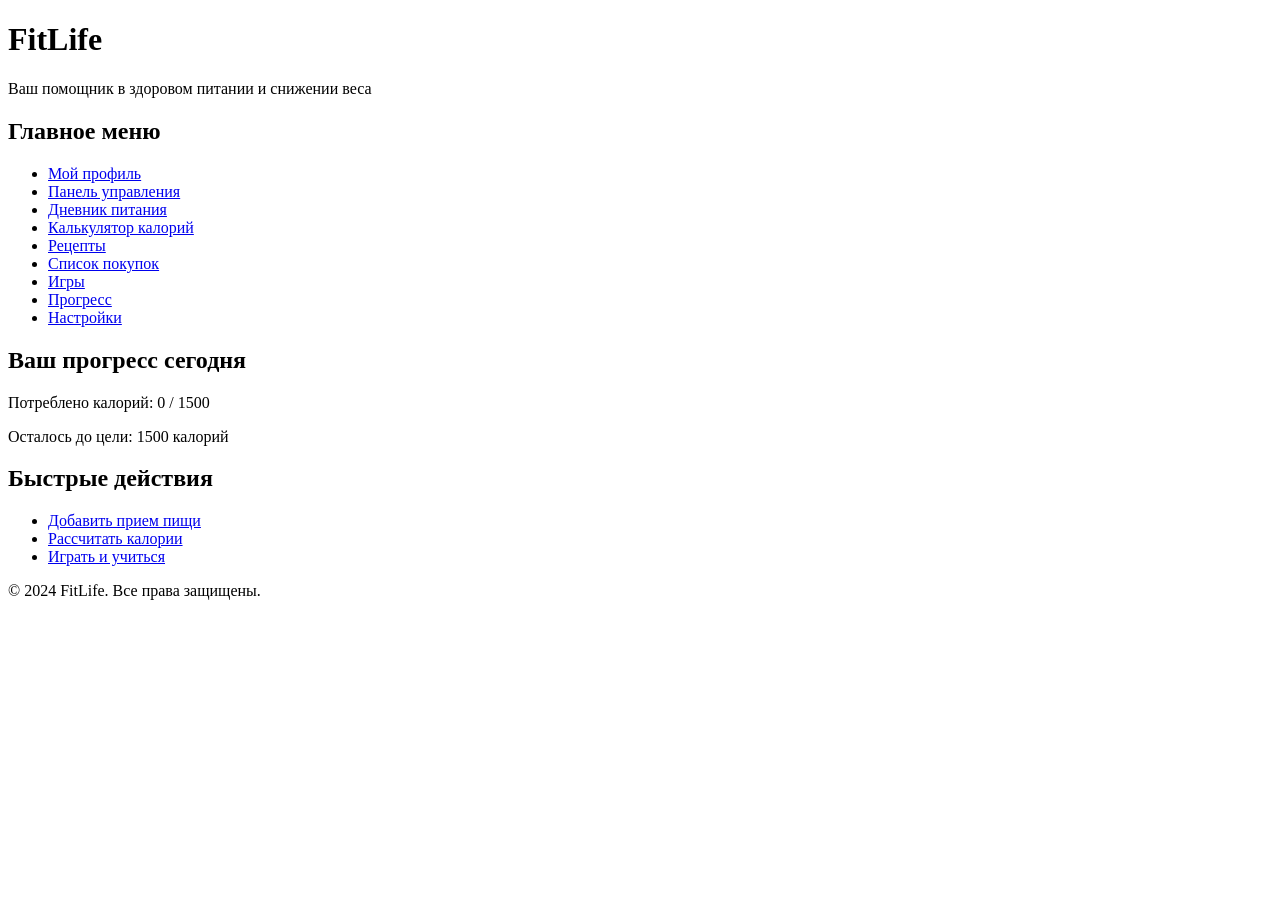
==== index.html @ db730014 "feat: Add initial project structure and pages Co-authored-by: kseniya.habarova <kseniya.habarova@gma" ====
<!DOCTYPE html>
<html lang="ru">
<head>
    <meta charset="UTF-8">
    <meta name="viewport" content="width=device-width, initial-scale=1.0">
    <title>FitLife - Приложение для здорового питания</title>
</head>
<body>
    <!-- Главная страница приложения -->
    <header>
        <h1>FitLife</h1>
        <p>Ваш помощник в здоровом питании и снижении веса</p>
    </header>

    <main>
        <!-- Основное меню навигации -->
        <nav>
            <h2>Главное меню</h2>
            <ul>
                <li><a href="profile.html">Мой профиль</a></li>
                <li><a href="dashboard.html">Панель управления</a></li>
                <li><a href="food-diary.html">Дневник питания</a></li>
                <li><a href="calorie-calculator.html">Калькулятор калорий</a></li>
                <li><a href="recipes.html">Рецепты</a></li>
                <li><a href="shopping-list.html">Список покупок</a></li>
                <li><a href="games.html">Игры</a></li>
                <li><a href="progress.html">Прогресс</a></li>
                <li><a href="settings.html">Настройки</a></li>
            </ul>
        </nav>

        <!-- Краткая статистика для мотивации -->
        <section>
            <h2>Ваш прогресс сегодня</h2>
            <p>Потреблено калорий: 0 / 1500</p>
            <p>Осталось до цели: 1500 калорий</p>
        </section>

        <!-- Быстрые действия -->
        <section>
            <h2>Быстрые действия</h2>
            <ul>
                <li><a href="food-diary.html">Добавить прием пищи</a></li>
                <li><a href="calorie-calculator.html">Рассчитать калории</a></li>
                <li><a href="games.html">Играть и учиться</a></li>
            </ul>
        </section>
    </main>

    <footer>
        <p>&copy; 2024 FitLife. Все права защищены.</p>
    </footer>
</body>
</html>
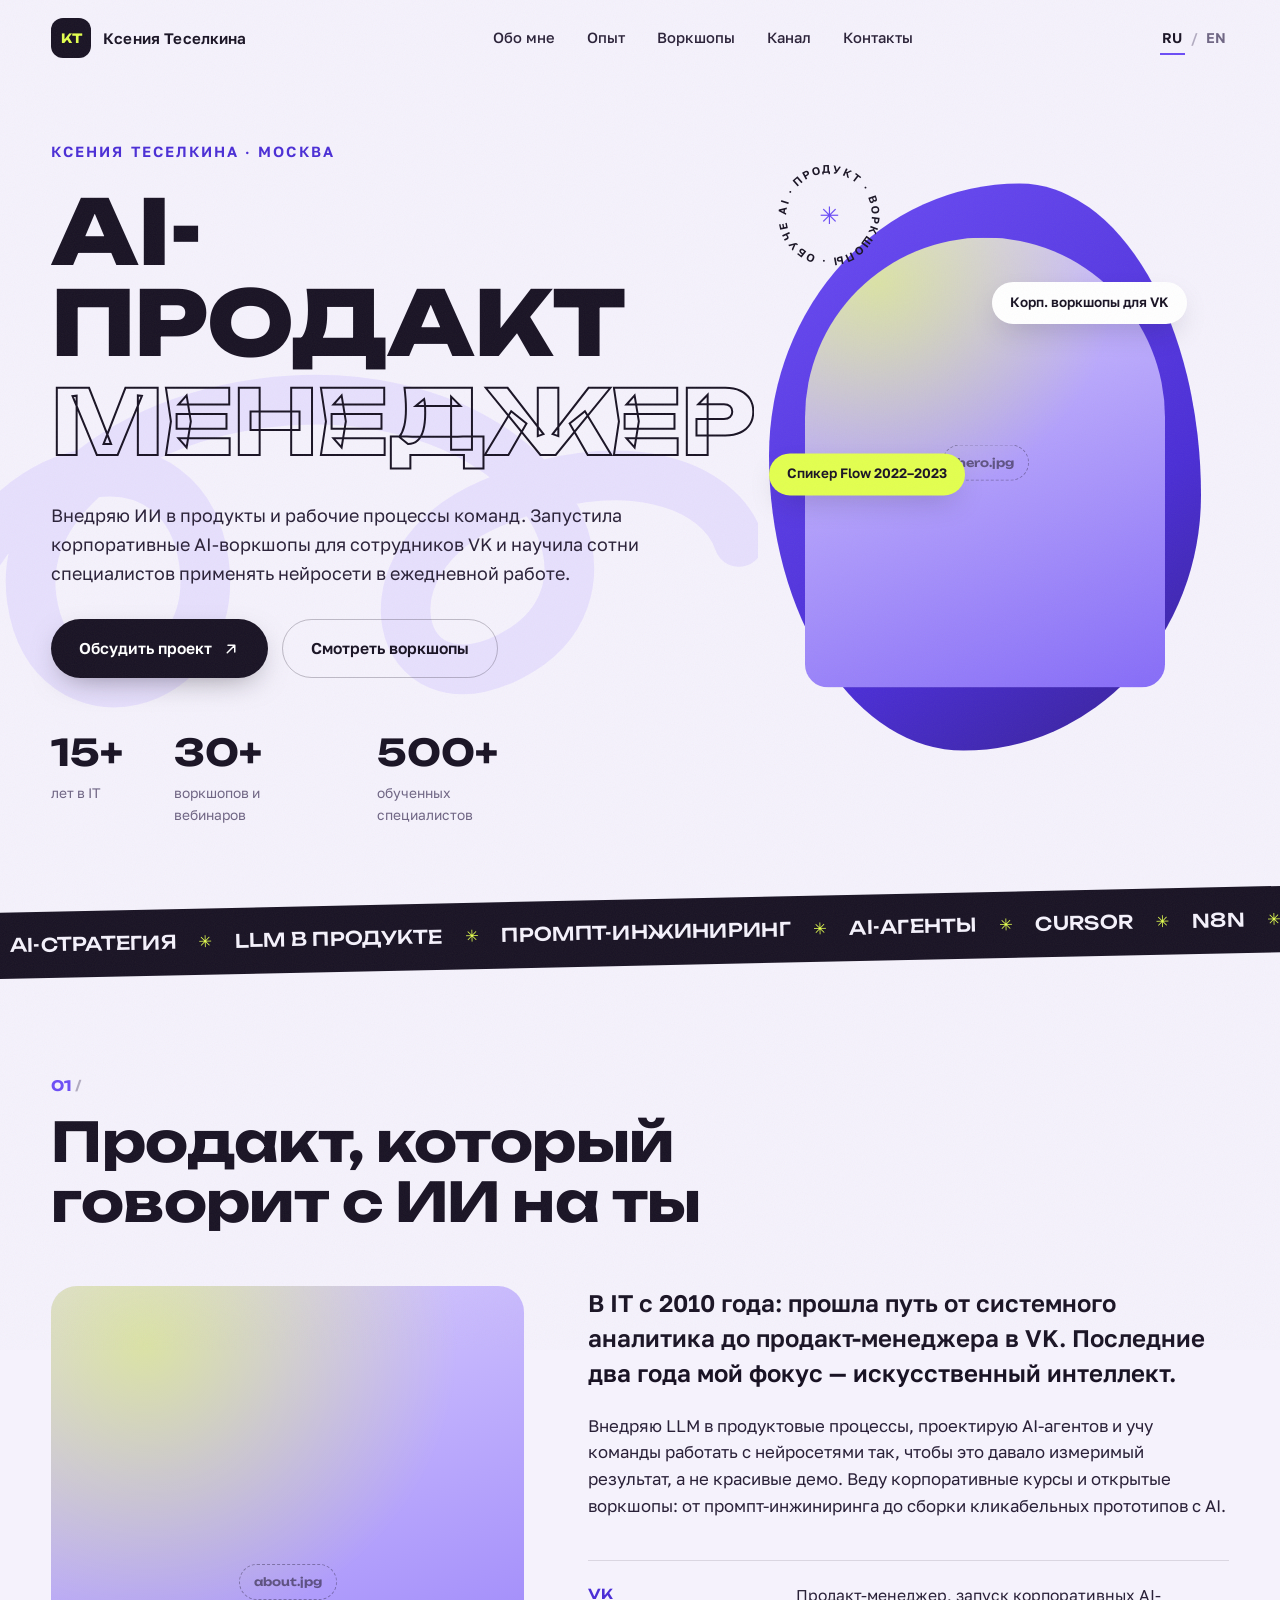
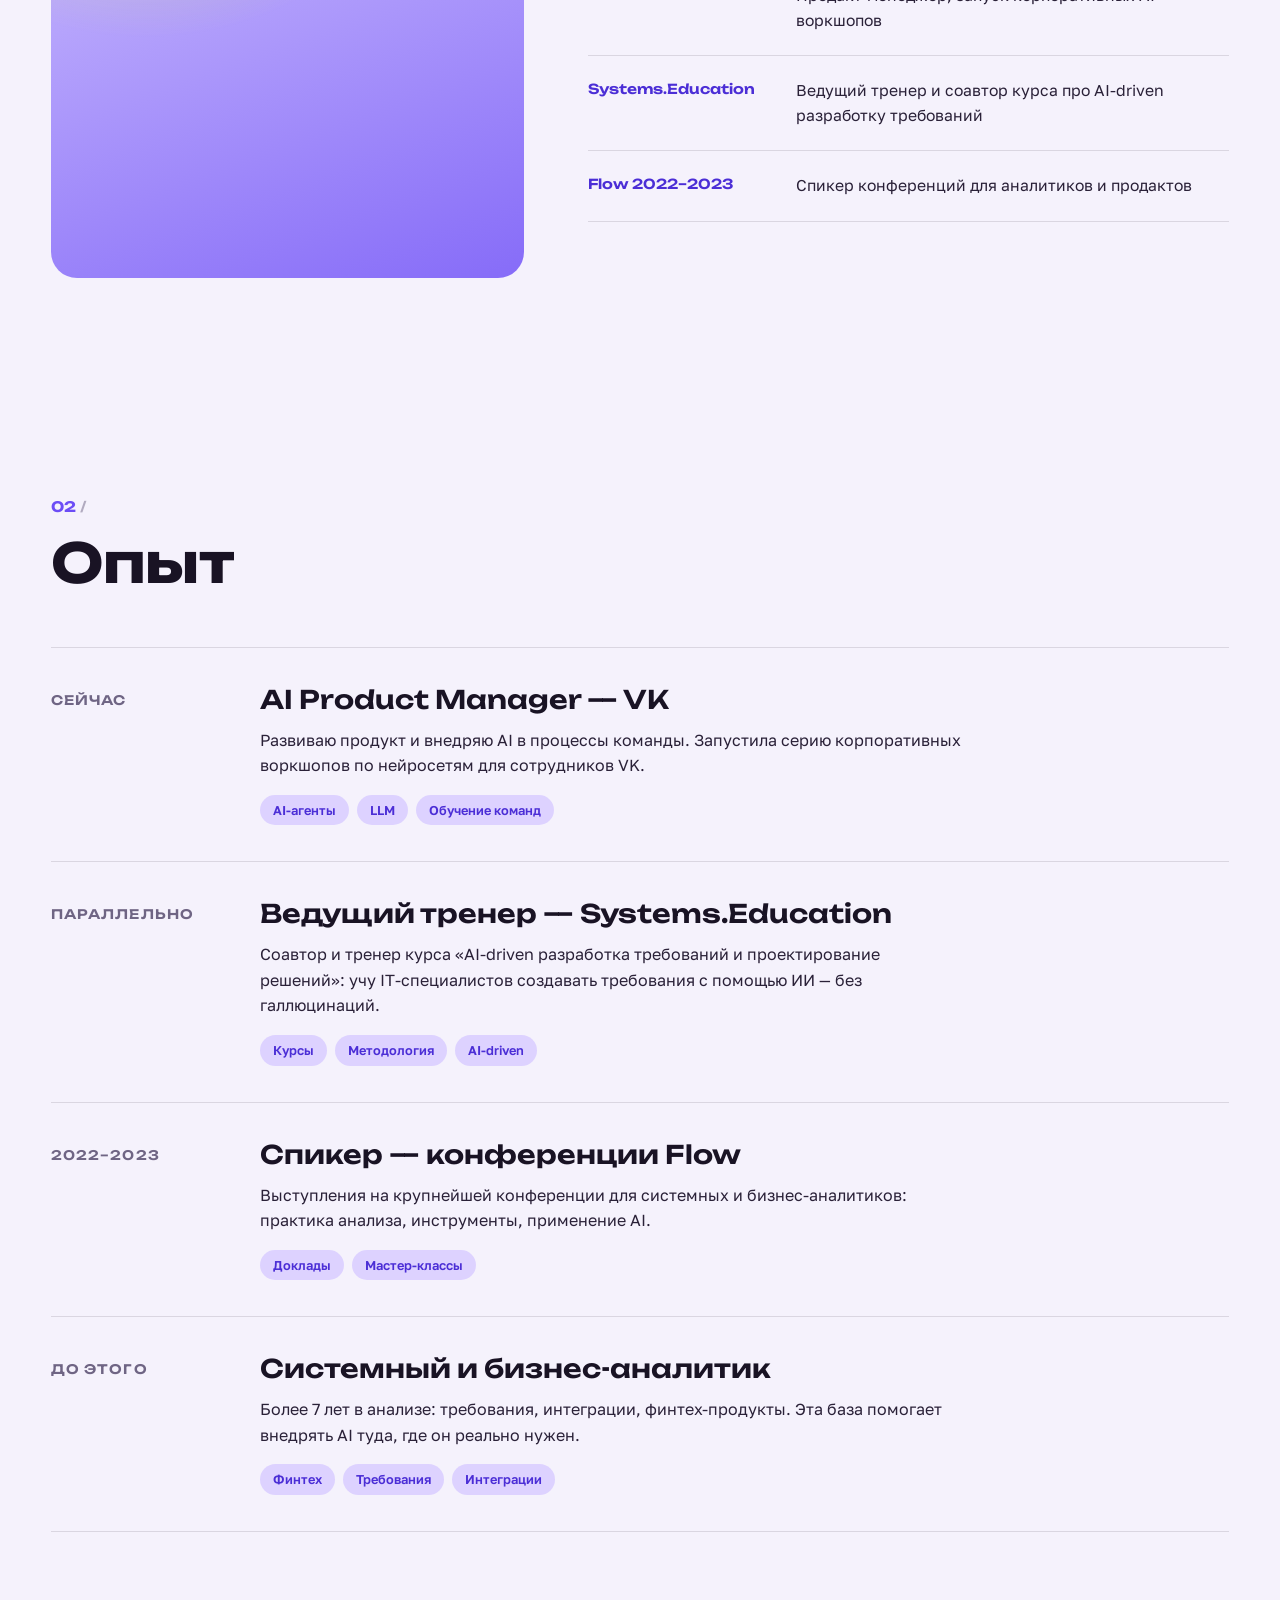
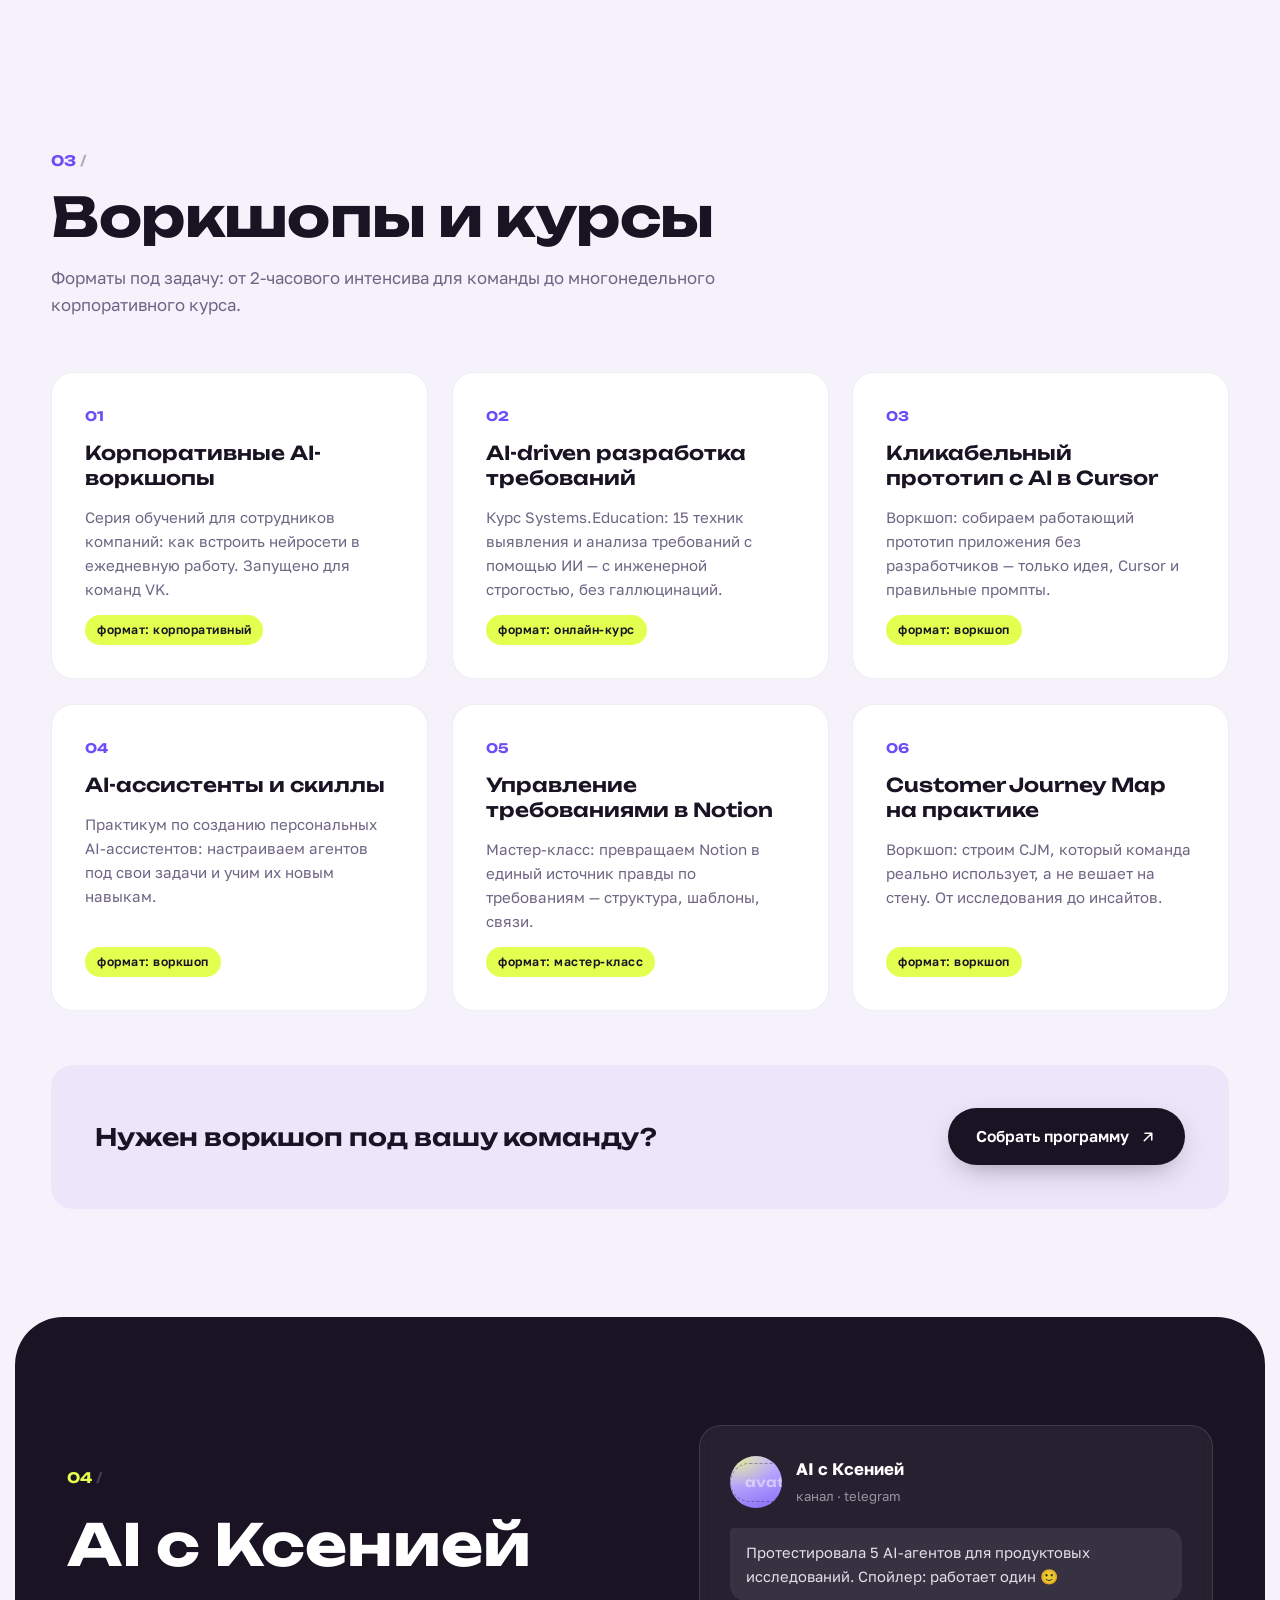
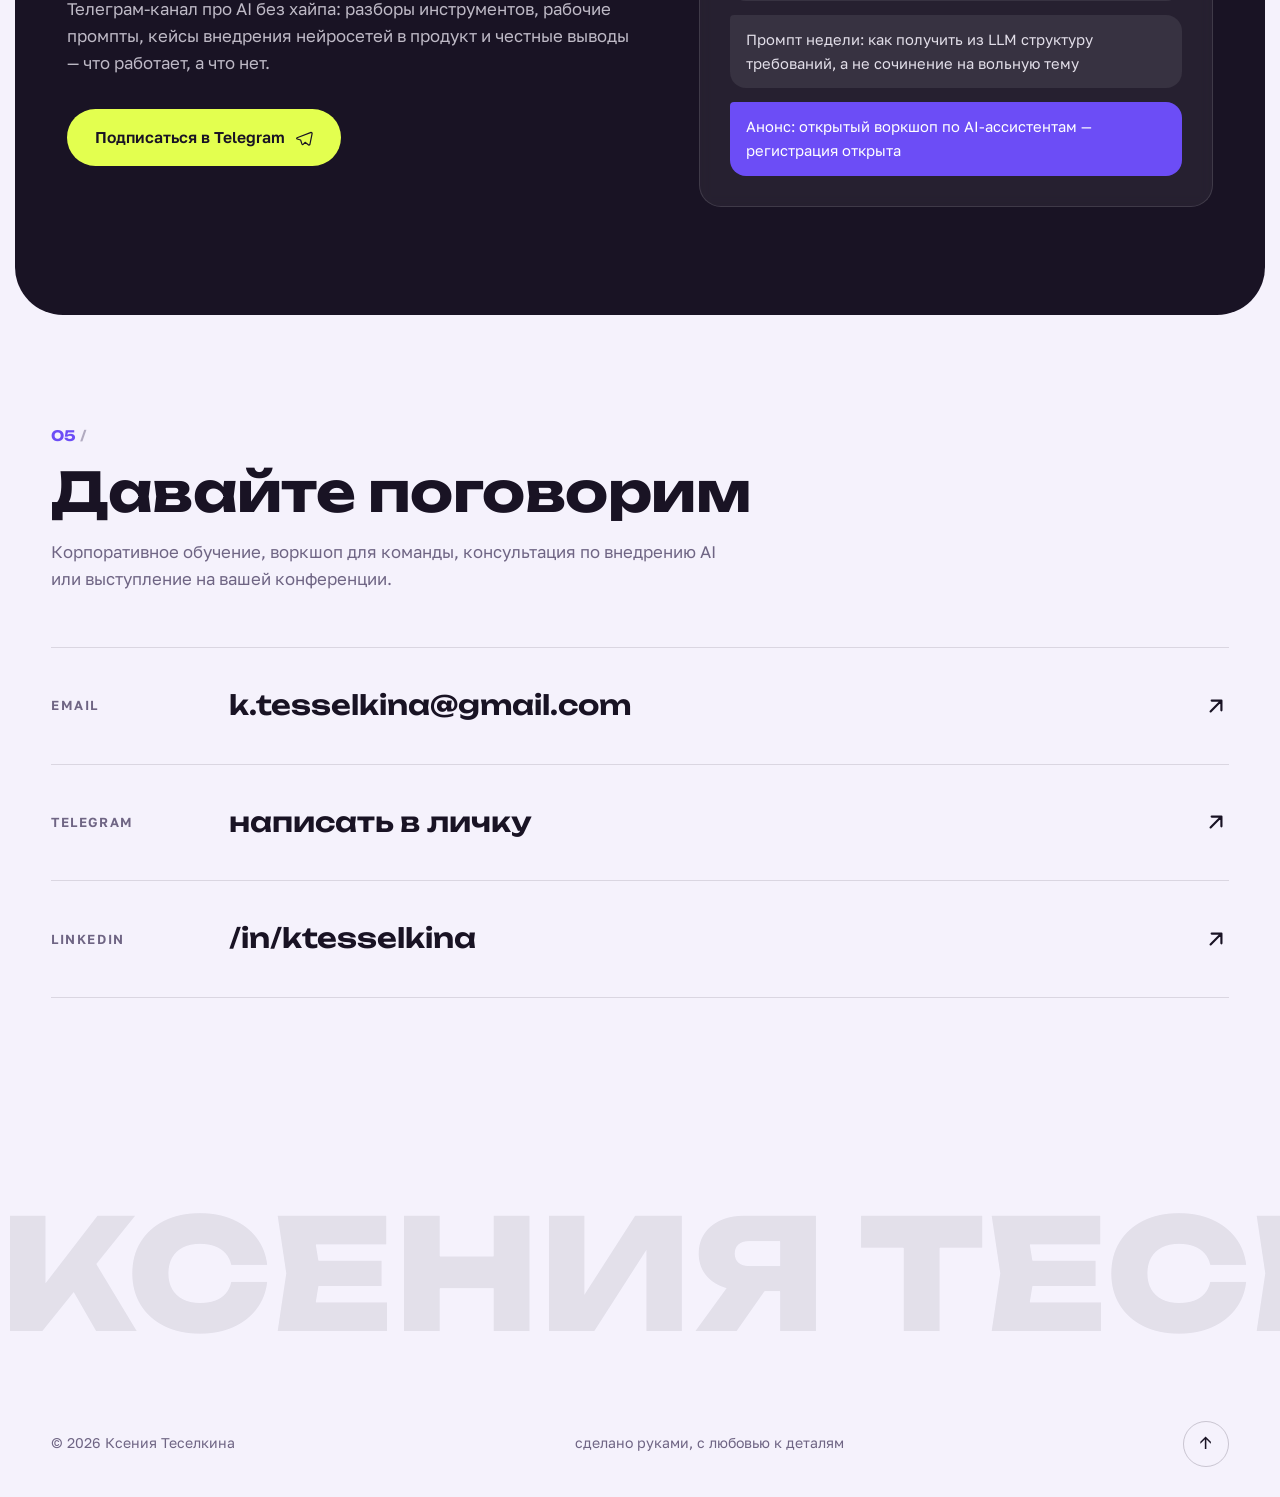
==== commit 643d54aa: "Add AI PM portfolio site: RU/EN, motion effects, responsive - Single-page portfolio for Ksenia Tesel" ====
--- a/index.html
+++ b/index.html
@@ -1,54 +1,348 @@
 <!DOCTYPE html>
 <html lang="ru">
 <head>
-    <meta charset="UTF-8">
-    <meta name="viewport" content="width=device-width, initial-scale=1.0">
-    <title>FitLife - Приложение для здорового питания</title>
+  <meta charset="UTF-8">
+  <meta name="viewport" content="width=device-width, initial-scale=1.0">
+  <title>Ксения Теселкина — AI Product Manager</title>
+  <meta name="description" content="Ксения Теселкина — AI Product Manager. Внедряю ИИ в продукты и команды, веду корпоративные воркшопы и курсы по работе с нейросетями.">
+  <meta property="og:title" content="Ксения Теселкина — AI Product Manager">
+  <meta property="og:description" content="Внедряю ИИ в продукты и команды. Воркшопы, курсы, консультации.">
+  <meta property="og:image" content="assets/img/og.jpg">
+  <link rel="preconnect" href="https://fonts.googleapis.com">
+  <link rel="preconnect" href="https://fonts.gstatic.com" crossorigin>
+  <link href="https://fonts.googleapis.com/css2?family=Unbounded:wght@400;500;600;700;800&family=Golos+Text:wght@400;500;600;700&display=swap" rel="stylesheet">
+  <link rel="stylesheet" href="assets/css/style.css">
+  <link rel="icon" href="data:image/svg+xml,<svg xmlns='http://www.w3.org/2000/svg' viewBox='0 0 100 100'><rect width='100' height='100' rx='24' fill='%236C4DF6'/><text x='50' y='68' font-size='52' text-anchor='middle' fill='white' font-family='Arial' font-weight='bold'>K</text></svg>">
 </head>
 <body>
-    <!-- Главная страница приложения -->
-    <header>
-        <h1>FitLife</h1>
-        <p>Ваш помощник в здоровом питании и снижении веса</p>
-    </header>
-
-    <main>
-        <!-- Основное меню навигации -->
-        <nav>
-            <h2>Главное меню</h2>
-            <ul>
-                <li><a href="profile.html">Мой профиль</a></li>
-                <li><a href="dashboard.html">Панель управления</a></li>
-                <li><a href="food-diary.html">Дневник питания</a></li>
-                <li><a href="calorie-calculator.html">Калькулятор калорий</a></li>
-                <li><a href="recipes.html">Рецепты</a></li>
-                <li><a href="shopping-list.html">Список покупок</a></li>
-                <li><a href="games.html">Игры</a></li>
-                <li><a href="progress.html">Прогресс</a></li>
-                <li><a href="settings.html">Настройки</a></li>
-            </ul>
-        </nav>
-
-        <!-- Краткая статистика для мотивации -->
-        <section>
-            <h2>Ваш прогресс сегодня</h2>
-            <p>Потреблено калорий: 0 / 1500</p>
-            <p>Осталось до цели: 1500 калорий</p>
-        </section>
-
-        <!-- Быстрые действия -->
-        <section>
-            <h2>Быстрые действия</h2>
-            <ul>
-                <li><a href="food-diary.html">Добавить прием пищи</a></li>
-                <li><a href="calorie-calculator.html">Рассчитать калории</a></li>
-                <li><a href="games.html">Играть и учиться</a></li>
-            </ul>
-        </section>
-    </main>
-
-    <footer>
-        <p>&copy; 2024 FitLife. Все права защищены.</p>
-    </footer>
+
+  <!-- Grain overlay -->
+  <div class="grain" aria-hidden="true"></div>
+
+  <!-- Custom cursor -->
+  <div class="cursor" aria-hidden="true"><div class="cursor__dot"></div><div class="cursor__ring"></div></div>
+
+  <!-- Intro loader -->
+  <div class="intro" id="intro" aria-hidden="true">
+    <div class="intro__word"><span>К</span><span>с</span><span>е</span><span>н</span><span>и</span><span>я</span></div>
+  </div>
+
+  <!-- ============ HEADER ============ -->
+  <header class="header" id="header">
+    <a href="#top" class="header__logo" data-magnetic>
+      <span class="header__logo-mark">KT</span>
+      <span class="header__logo-text" data-i18n="nav.logo">Ксения Теселкина</span>
+    </a>
+    <nav class="header__nav" aria-label="Основная навигация">
+      <a href="#about" class="header__link" data-i18n="nav.about">Обо мне</a>
+      <a href="#experience" class="header__link" data-i18n="nav.experience">Опыт</a>
+      <a href="#workshops" class="header__link" data-i18n="nav.workshops">Воркшопы</a>
+      <a href="#channel" class="header__link" data-i18n="nav.channel">Канал</a>
+      <a href="#contact" class="header__link" data-i18n="nav.contact">Контакты</a>
+    </nav>
+    <div class="header__right">
+      <div class="lang" role="group" aria-label="Выбор языка">
+        <button class="lang__btn is-active" data-lang="ru" type="button">RU</button>
+        <span class="lang__divider">/</span>
+        <button class="lang__btn" data-lang="en" type="button">EN</button>
+      </div>
+      <button class="burger" id="burger" type="button" aria-label="Меню" aria-expanded="false">
+        <span></span><span></span>
+      </button>
+    </div>
+  </header>
+
+  <!-- Mobile menu -->
+  <div class="mobmenu" id="mobmenu" aria-hidden="true">
+    <nav class="mobmenu__nav">
+      <a href="#about" class="mobmenu__link" data-i18n="nav.about">Обо мне</a>
+      <a href="#experience" class="mobmenu__link" data-i18n="nav.experience">Опыт</a>
+      <a href="#workshops" class="mobmenu__link" data-i18n="nav.workshops">Воркшопы</a>
+      <a href="#channel" class="mobmenu__link" data-i18n="nav.channel">Канал</a>
+      <a href="#contact" class="mobmenu__link" data-i18n="nav.contact">Контакты</a>
+    </nav>
+    <div class="mobmenu__footer">
+      <a href="https://t.me/ai_s_kseniey" target="_blank" rel="noopener">Telegram</a>
+      <a href="https://www.linkedin.com/in/ktesselkina/" target="_blank" rel="noopener">LinkedIn</a>
+    </div>
+  </div>
+
+  <main id="top">
+
+    <!-- ============ HERO ============ -->
+    <section class="hero">
+      <svg class="hero__scribble" viewBox="0 0 900 600" fill="none" aria-hidden="true">
+        <path class="hero__scribble-path" d="M60 420 C 120 260, 300 240, 320 380 C 340 520, 160 560, 140 420 C 120 280, 340 180, 520 220 C 700 260, 760 420, 640 480 C 520 540, 480 380, 620 320 C 760 260, 860 300, 880 360" stroke="currentColor" stroke-width="52" stroke-linecap="round"/>
+      </svg>
+
+      <div class="hero__inner">
+        <div class="hero__left">
+          <p class="hero__eyebrow reveal-line"><span data-i18n="hero.eyebrow">Ксения Теселкина · Москва</span></p>
+          <h1 class="hero__title">
+            <span class="hero__title-line"><span class="hero__title-word" data-i18n="hero.line1">AI-продакт</span></span>
+            <span class="hero__title-line"><span class="hero__title-word hero__title-word--outline" data-i18n="hero.line2">менеджер</span></span>
+          </h1>
+          <p class="hero__sub reveal" data-i18n="hero.sub">Внедряю ИИ в продукты и рабочие процессы команд. Запустила корпоративные AI‑воркшопы для сотрудников VK и научила сотни специалистов применять нейросети в ежедневной работе.</p>
+          <div class="hero__cta reveal">
+            <a href="#contact" class="btn btn--primary" data-magnetic><span data-i18n="hero.cta1">Обсудить проект</span><svg viewBox="0 0 24 24" fill="none"><path d="M7 17L17 7M17 7H8M17 7V16" stroke="currentColor" stroke-width="2" stroke-linecap="round" stroke-linejoin="round"/></svg></a>
+            <a href="#workshops" class="btn btn--ghost" data-magnetic><span data-i18n="hero.cta2">Смотреть воркшопы</span></a>
+          </div>
+          <div class="hero__stats reveal">
+            <div class="stat">
+              <span class="stat__num" data-count="15" data-suffix="+">0</span>
+              <span class="stat__label" data-i18n="hero.stat1">лет в IT</span>
+            </div>
+            <div class="stat">
+              <span class="stat__num" data-count="30" data-suffix="+">0</span>
+              <span class="stat__label" data-i18n="hero.stat2">воркшопов и вебинаров</span>
+            </div>
+            <div class="stat">
+              <span class="stat__num" data-count="500" data-suffix="+">0</span>
+              <span class="stat__label" data-i18n="hero.stat3">обученных специалистов</span>
+            </div>
+          </div>
+        </div>
+
+        <div class="hero__right">
+          <div class="hero__photo-wrap" data-parallax="0.06">
+            <div class="hero__blob" aria-hidden="true"></div>
+            <figure class="photo photo--hero">
+              <img src="assets/img/hero.jpg" alt="Ксения Теселкина" loading="eager">
+              <figcaption class="photo__ph" aria-hidden="true">
+                <span class="photo__ph-label">hero.jpg</span>
+              </figcaption>
+            </figure>
+            <div class="hero__badge" data-parallax="0.12" aria-hidden="true">
+              <svg viewBox="0 0 120 120" class="hero__badge-svg">
+                <defs><path id="circlePath" d="M60,60 m-44,0 a44,44 0 1,1 88,0 a44,44 0 1,1 -88,0"/></defs>
+                <text class="hero__badge-text"><textPath href="#circlePath" data-i18n="hero.badge">AI · ПРОДУКТ · ВОРКШОПЫ · ОБУЧЕНИЕ ·&#160;</textPath></text>
+              </svg>
+              <span class="hero__badge-center">✳</span>
+            </div>
+            <div class="hero__chip hero__chip--1" data-parallax="0.1"><span data-i18n="hero.chip1">Корп. воркшопы для VK</span></div>
+            <div class="hero__chip hero__chip--2" data-parallax="0.15"><span data-i18n="hero.chip2">Спикер Flow 2022–2023</span></div>
+          </div>
+        </div>
+      </div>
+
+      <div class="hero__scrollhint reveal" aria-hidden="true">
+        <span data-i18n="hero.scroll">листайте</span>
+        <div class="hero__scrollhint-line"></div>
+      </div>
+    </section>
+
+    <!-- ============ MARQUEE ============ -->
+    <div class="marquee" aria-hidden="true">
+      <div class="marquee__track">
+        <div class="marquee__group">
+          <span>AI-стратегия</span><i>✳</i><span>LLM в продукте</span><i>✳</i><span>Промпт-инжиниринг</span><i>✳</i><span>AI-агенты</span><i>✳</i><span>Cursor</span><i>✳</i><span>n8n</span><i>✳</i><span>Обучение команд</span><i>✳</i><span>Product Discovery</span><i>✳</i><span>CJM</span><i>✳</i><span>Требования без галлюцинаций</span><i>✳</i>
+        </div>
+        <div class="marquee__group" aria-hidden="true">
+          <span>AI-стратегия</span><i>✳</i><span>LLM в продукте</span><i>✳</i><span>Промпт-инжиниринг</span><i>✳</i><span>AI-агенты</span><i>✳</i><span>Cursor</span><i>✳</i><span>n8n</span><i>✳</i><span>Обучение команд</span><i>✳</i><span>Product Discovery</span><i>✳</i><span>CJM</span><i>✳</i><span>Требования без галлюцинаций</span><i>✳</i>
+        </div>
+      </div>
+    </div>
+
+    <!-- ============ ABOUT ============ -->
+    <section class="section about" id="about">
+      <div class="section__head">
+        <span class="section__num">01</span>
+        <h2 class="section__title reveal-words" data-i18n="about.title">Продакт, который говорит с ИИ на ты</h2>
+      </div>
+      <div class="about__grid">
+        <div class="about__photo-col">
+          <figure class="photo photo--about reveal" data-tilt>
+            <img src="assets/img/about.jpg" alt="Ксения за работой" loading="lazy">
+            <figcaption class="photo__ph" aria-hidden="true"><span class="photo__ph-label">about.jpg</span></figcaption>
+          </figure>
+        </div>
+        <div class="about__text-col">
+          <p class="about__lead reveal" data-i18n="about.lead">В IT с 2010 года: прошла путь от системного аналитика до продакт-менеджера в VK. Последние два года мой фокус — искусственный интеллект.</p>
+          <p class="about__body reveal" data-i18n="about.body">Внедряю LLM в продуктовые процессы, проектирую AI-агентов и учу команды работать с нейросетями так, чтобы это давало измеримый результат, а не красивые демо. Веду корпоративные курсы и открытые воркшопы: от промпт-инжиниринга до сборки кликабельных прототипов с AI.</p>
+          <ul class="about__facts">
+            <li class="fact reveal">
+              <span class="fact__k">VK</span>
+              <span class="fact__v" data-i18n="about.fact1">Продакт-менеджер, запуск корпоративных AI-воркшопов</span>
+            </li>
+            <li class="fact reveal">
+              <span class="fact__k">Systems.Education</span>
+              <span class="fact__v" data-i18n="about.fact2">Ведущий тренер и соавтор курса про AI-driven разработку требований</span>
+            </li>
+            <li class="fact reveal">
+              <span class="fact__k">Flow 2022–2023</span>
+              <span class="fact__v" data-i18n="about.fact3">Спикер конференций для аналитиков и продактов</span>
+            </li>
+          </ul>
+        </div>
+      </div>
+    </section>
+
+    <!-- ============ EXPERIENCE ============ -->
+    <section class="section experience" id="experience">
+      <div class="section__head">
+        <span class="section__num">02</span>
+        <h2 class="section__title reveal-words" data-i18n="exp.title">Опыт</h2>
+      </div>
+      <div class="timeline">
+        <article class="timeline__item reveal">
+          <div class="timeline__period" data-i18n="exp.i1.period">сейчас</div>
+          <div class="timeline__body">
+            <h3 class="timeline__role" data-i18n="exp.i1.role">AI Product Manager — VK</h3>
+            <p class="timeline__desc" data-i18n="exp.i1.desc">Развиваю продукт и внедряю AI в процессы команды. Запустила серию корпоративных воркшопов по нейросетям для сотрудников VK.</p>
+            <div class="timeline__tags"><span>AI-агенты</span><span>LLM</span><span data-i18n="exp.i1.tag3">Обучение команд</span></div>
+          </div>
+        </article>
+        <article class="timeline__item reveal">
+          <div class="timeline__period" data-i18n="exp.i2.period">параллельно</div>
+          <div class="timeline__body">
+            <h3 class="timeline__role" data-i18n="exp.i2.role">Ведущий тренер — Systems.Education</h3>
+            <p class="timeline__desc" data-i18n="exp.i2.desc">Соавтор и тренер курса «AI-driven разработка требований и проектирование решений»: учу IT-специалистов создавать требования с помощью ИИ — без галлюцинаций.</p>
+            <div class="timeline__tags"><span data-i18n="exp.i2.tag1">Курсы</span><span data-i18n="exp.i2.tag2">Методология</span><span>AI-driven</span></div>
+          </div>
+        </article>
+        <article class="timeline__item reveal">
+          <div class="timeline__period" data-i18n="exp.i3.period">2022–2023</div>
+          <div class="timeline__body">
+            <h3 class="timeline__role" data-i18n="exp.i3.role">Спикер — конференции Flow</h3>
+            <p class="timeline__desc" data-i18n="exp.i3.desc">Выступления на крупнейшей конференции для системных и бизнес-аналитиков: практика анализа, инструменты, применение AI.</p>
+            <div class="timeline__tags"><span data-i18n="exp.i3.tag1">Доклады</span><span data-i18n="exp.i3.tag2">Мастер-классы</span></div>
+          </div>
+        </article>
+        <article class="timeline__item reveal">
+          <div class="timeline__period" data-i18n="exp.i4.period">до этого</div>
+          <div class="timeline__body">
+            <h3 class="timeline__role" data-i18n="exp.i4.role">Системный и бизнес-аналитик</h3>
+            <p class="timeline__desc" data-i18n="exp.i4.desc">Более 7 лет в анализе: требования, интеграции, финтех-продукты. Эта база помогает внедрять AI туда, где он реально нужен.</p>
+            <div class="timeline__tags"><span data-i18n="exp.i4.tag1">Финтех</span><span data-i18n="exp.i4.tag2">Требования</span><span data-i18n="exp.i4.tag3">Интеграции</span></div>
+          </div>
+        </article>
+      </div>
+    </section>
+
+    <!-- ============ WORKSHOPS ============ -->
+    <section class="section workshops" id="workshops">
+      <div class="section__head">
+        <span class="section__num">03</span>
+        <h2 class="section__title reveal-words" data-i18n="ws.title">Воркшопы и курсы</h2>
+        <p class="section__sub reveal" data-i18n="ws.sub">Форматы под задачу: от 2-часового интенсива для команды до многонедельного корпоративного курса.</p>
+      </div>
+      <div class="cards">
+        <article class="card reveal" data-tilt>
+          <span class="card__num">01</span>
+          <h3 class="card__title" data-i18n="ws.c1.title">Корпоративные AI-воркшопы</h3>
+          <p class="card__desc" data-i18n="ws.c1.desc">Серия обучений для сотрудников компаний: как встроить нейросети в ежедневную работу. Запущено для команд VK.</p>
+          <span class="card__tag" data-i18n="ws.c1.tag">формат: корпоративный</span>
+        </article>
+        <article class="card reveal" data-tilt>
+          <span class="card__num">02</span>
+          <h3 class="card__title" data-i18n="ws.c2.title">AI-driven разработка требований</h3>
+          <p class="card__desc" data-i18n="ws.c2.desc">Курс Systems.Education: 15 техник выявления и анализа требований с помощью ИИ — с инженерной строгостью, без галлюцинаций.</p>
+          <span class="card__tag" data-i18n="ws.c2.tag">формат: онлайн-курс</span>
+        </article>
+        <article class="card reveal" data-tilt>
+          <span class="card__num">03</span>
+          <h3 class="card__title" data-i18n="ws.c3.title">Кликабельный прототип с AI в Cursor</h3>
+          <p class="card__desc" data-i18n="ws.c3.desc">Воркшоп: собираем работающий прототип приложения без разработчиков — только идея, Cursor и правильные промпты.</p>
+          <span class="card__tag" data-i18n="ws.c3.tag">формат: воркшоп</span>
+        </article>
+        <article class="card reveal" data-tilt>
+          <span class="card__num">04</span>
+          <h3 class="card__title" data-i18n="ws.c4.title">AI-ассистенты и скиллы</h3>
+          <p class="card__desc" data-i18n="ws.c4.desc">Практикум по созданию персональных AI-ассистентов: настраиваем агентов под свои задачи и учим их новым навыкам.</p>
+          <span class="card__tag" data-i18n="ws.c4.tag">формат: воркшоп</span>
+        </article>
+        <article class="card reveal" data-tilt>
+          <span class="card__num">05</span>
+          <h3 class="card__title" data-i18n="ws.c5.title">Управление требованиями в Notion</h3>
+          <p class="card__desc" data-i18n="ws.c5.desc">Мастер-класс: превращаем Notion в единый источник правды по требованиям — структура, шаблоны, связи.</p>
+          <span class="card__tag" data-i18n="ws.c5.tag">формат: мастер-класс</span>
+        </article>
+        <article class="card reveal" data-tilt>
+          <span class="card__num">06</span>
+          <h3 class="card__title" data-i18n="ws.c6.title">Customer Journey Map на практике</h3>
+          <p class="card__desc" data-i18n="ws.c6.desc">Воркшоп: строим CJM, который команда реально использует, а не вешает на стену. От исследования до инсайтов.</p>
+          <span class="card__tag" data-i18n="ws.c6.tag">формат: воркшоп</span>
+        </article>
+      </div>
+      <div class="workshops__cta reveal">
+        <p data-i18n="ws.cta.text">Нужен воркшоп под вашу команду?</p>
+        <a href="#contact" class="btn btn--primary" data-magnetic><span data-i18n="ws.cta.btn">Собрать программу</span><svg viewBox="0 0 24 24" fill="none"><path d="M7 17L17 7M17 7H8M17 7V16" stroke="currentColor" stroke-width="2" stroke-linecap="round" stroke-linejoin="round"/></svg></a>
+      </div>
+    </section>
+
+    <!-- ============ CHANNEL ============ -->
+    <section class="section channel" id="channel">
+      <div class="channel__inner">
+        <div class="channel__left">
+          <span class="section__num section__num--light">04</span>
+          <h2 class="channel__title reveal-words" data-i18n="ch.title">AI с Ксенией</h2>
+          <p class="channel__desc reveal" data-i18n="ch.desc">Телеграм-канал про AI без хайпа: разборы инструментов, рабочие промпты, кейсы внедрения нейросетей в продукт и честные выводы — что работает, а что нет.</p>
+          <a href="https://t.me/ai_s_kseniey" target="_blank" rel="noopener" class="btn btn--light reveal" data-magnetic>
+            <span data-i18n="ch.btn">Подписаться в Telegram</span>
+            <svg viewBox="0 0 24 24" fill="none"><path d="M21.5 4.5L2.8 11.7c-.8.3-.8 1.4.1 1.6l4.6 1.4 1.8 5.5c.2.7 1.1.9 1.6.3l2.5-2.7 4.8 3.5c.6.4 1.4.1 1.6-.6l3-14.6c.2-.9-.7-1.6-1.3-1.6z" stroke="currentColor" stroke-width="1.6" stroke-linejoin="round"/></svg>
+          </a>
+        </div>
+        <div class="channel__right">
+          <div class="tgcard reveal" data-tilt>
+            <div class="tgcard__head">
+              <figure class="photo photo--avatar">
+                <img src="assets/img/avatar.jpg" alt="" loading="lazy">
+                <figcaption class="photo__ph" aria-hidden="true"><span class="photo__ph-label">avatar.jpg</span></figcaption>
+              </figure>
+              <div>
+                <strong data-i18n="ch.card.name">AI с Ксенией</strong>
+                <span data-i18n="ch.card.sub">канал · telegram</span>
+              </div>
+            </div>
+            <div class="tgcard__msg" data-i18n="ch.card.msg1">Протестировала 5 AI-агентов для продуктовых исследований. Спойлер: работает один 🙂</div>
+            <div class="tgcard__msg" data-i18n="ch.card.msg2">Промпт недели: как получить из LLM структуру требований, а не сочинение на вольную тему</div>
+            <div class="tgcard__msg tgcard__msg--accent" data-i18n="ch.card.msg3">Анонс: открытый воркшоп по AI-ассистентам — регистрация открыта</div>
+          </div>
+        </div>
+      </div>
+    </section>
+
+    <!-- ============ CONTACT ============ -->
+    <section class="section contact" id="contact">
+      <div class="section__head">
+        <span class="section__num">05</span>
+        <h2 class="section__title reveal-words" data-i18n="ct.title">Давайте поговорим</h2>
+        <p class="section__sub reveal" data-i18n="ct.sub">Корпоративное обучение, воркшоп для команды, консультация по внедрению AI или выступление на вашей конференции.</p>
+      </div>
+      <div class="contact__links">
+        <a href="mailto:k.tesselkina@gmail.com" class="contact__link reveal" data-magnetic>
+          <span class="contact__link-label">Email</span>
+          <span class="contact__link-value">k.tesselkina@gmail.com</span>
+          <svg viewBox="0 0 24 24" fill="none"><path d="M7 17L17 7M17 7H8M17 7V16" stroke="currentColor" stroke-width="2" stroke-linecap="round" stroke-linejoin="round"/></svg>
+        </a>
+        <a href="https://t.me/ai_s_kseniey" target="_blank" rel="noopener" class="contact__link reveal" data-magnetic>
+          <span class="contact__link-label">Telegram</span>
+          <span class="contact__link-value" data-i18n="ct.tg">написать в личку</span>
+          <svg viewBox="0 0 24 24" fill="none"><path d="M7 17L17 7M17 7H8M17 7V16" stroke="currentColor" stroke-width="2" stroke-linecap="round" stroke-linejoin="round"/></svg>
+        </a>
+        <a href="https://www.linkedin.com/in/ktesselkina/" target="_blank" rel="noopener" class="contact__link reveal" data-magnetic>
+          <span class="contact__link-label">LinkedIn</span>
+          <span class="contact__link-value">/in/ktesselkina</span>
+          <svg viewBox="0 0 24 24" fill="none"><path d="M7 17L17 7M17 7H8M17 7V16" stroke="currentColor" stroke-width="2" stroke-linecap="round" stroke-linejoin="round"/></svg>
+        </a>
+      </div>
+    </section>
+  </main>
+
+  <!-- ============ FOOTER ============ -->
+  <footer class="footer">
+    <div class="footer__marquee" aria-hidden="true">
+      <div class="footer__marquee-track">
+        <span data-i18n="ft.big">Ксения Теселкина&#160;·&#160;</span><span data-i18n="ft.big2">Ксения Теселкина&#160;·&#160;</span>
+      </div>
+    </div>
+    <div class="footer__bottom">
+      <span data-i18n="ft.copy">© 2026 Ксения Теселкина</span>
+      <span class="footer__note" data-i18n="ft.note">сделано руками, с любовью к деталям</span>
+      <a href="#top" class="footer__up" data-magnetic aria-label="Наверх">↑</a>
+    </div>
+  </footer>
+
+  <script src="assets/js/main.js"></script>
 </body>
-</html>+</html>
--- a/assets/css/style.css
+++ b/assets/css/style.css
@@ -0,0 +1,675 @@
+/* ============================================================
+   Ксения Теселкина — портфолио
+   Palette: lavender paper / ink / violet / lime marker
+   Type: Unbounded (display) + Golos Text (body)
+   ============================================================ */
+
+:root {
+  --bg: #f5f2fc;
+  --bg-soft: #ece6fa;
+  --ink: #191324;
+  --ink-soft: #2a2138;
+  --muted: #6f6584;
+  --accent: #6c4df6;
+  --accent-deep: #4b2ed6;
+  --accent-soft: #ddd2ff;
+  --lime: #e3ff4f;
+  --white: #ffffff;
+  --radius: 22px;
+  --font-display: "Unbounded", system-ui, sans-serif;
+  --font-body: "Golos Text", system-ui, sans-serif;
+  --ease-out: cubic-bezier(0.22, 1, 0.36, 1);
+  --header-h: 76px;
+}
+
+* { margin: 0; padding: 0; box-sizing: border-box; }
+
+html { scroll-behavior: smooth; }
+
+body {
+  font-family: var(--font-body);
+  background: var(--bg);
+  color: var(--ink);
+  line-height: 1.6;
+  overflow-x: hidden;
+  -webkit-font-smoothing: antialiased;
+}
+
+::selection { background: var(--accent); color: var(--white); }
+
+img { max-width: 100%; display: block; }
+a { color: inherit; text-decoration: none; }
+button { font: inherit; background: none; border: none; cursor: pointer; color: inherit; }
+
+/* ---------- grain ---------- */
+.grain {
+  position: fixed; inset: -50%;
+  width: 200%; height: 200%;
+  pointer-events: none;
+  z-index: 9998;
+  opacity: 0.05;
+  background-image: url("data:image/svg+xml,%3Csvg xmlns='http://www.w3.org/2000/svg' width='300' height='300'%3E%3Cfilter id='n'%3E%3CfeTurbulence type='fractalNoise' baseFrequency='0.9' numOctaves='2'/%3E%3C/filter%3E%3Crect width='100%25' height='100%25' filter='url(%23n)'/%3E%3C/svg%3E");
+  animation: grain 8s steps(10) infinite;
+}
+@keyframes grain {
+  0%, 100% { transform: translate(0, 0); }
+  20% { transform: translate(-3%, 2%); }
+  40% { transform: translate(2%, -3%); }
+  60% { transform: translate(-2%, -2%); }
+  80% { transform: translate(3%, 3%); }
+}
+
+/* ---------- custom cursor ---------- */
+.cursor { display: none; }
+@media (hover: hover) and (pointer: fine) {
+  .cursor { display: block; position: fixed; top: 0; left: 0; z-index: 9999; pointer-events: none; }
+  .cursor__dot {
+    position: absolute; width: 8px; height: 8px; border-radius: 50%;
+    background: var(--accent); transform: translate(-50%, -50%);
+  }
+  .cursor__ring {
+    position: absolute; width: 36px; height: 36px; border-radius: 50%;
+    border: 1.5px solid var(--accent);
+    transform: translate(-50%, -50%);
+    transition: width 0.25s var(--ease-out), height 0.25s var(--ease-out), opacity 0.25s, background 0.25s;
+    opacity: 0.5;
+  }
+  .cursor.is-hover .cursor__ring {
+    width: 56px; height: 56px; opacity: 0.9;
+    background: rgba(108, 77, 246, 0.08);
+  }
+}
+
+/* ---------- intro loader ---------- */
+.intro {
+  position: fixed; inset: 0; z-index: 10000;
+  background: var(--ink);
+  display: flex; align-items: center; justify-content: center;
+  transition: transform 0.7s var(--ease-out);
+}
+.intro.is-done { transform: translateY(-101%); }
+.intro__word {
+  display: flex; overflow: hidden;
+  font-family: var(--font-display); font-weight: 700;
+  font-size: clamp(2rem, 6vw, 4rem); color: var(--bg);
+}
+.intro__word span {
+  display: inline-block;
+  transform: translateY(110%);
+  animation: intro-letter 0.6s var(--ease-out) forwards;
+}
+.intro__word span:nth-child(1) { animation-delay: 0.05s; color: var(--lime); }
+.intro__word span:nth-child(2) { animation-delay: 0.1s; }
+.intro__word span:nth-child(3) { animation-delay: 0.15s; }
+.intro__word span:nth-child(4) { animation-delay: 0.2s; }
+.intro__word span:nth-child(5) { animation-delay: 0.25s; }
+.intro__word span:nth-child(6) { animation-delay: 0.3s; }
+@keyframes intro-letter { to { transform: translateY(0); } }
+
+/* ---------- header ---------- */
+.header {
+  position: fixed; top: 0; left: 0; right: 0; z-index: 1000;
+  height: var(--header-h);
+  display: flex; align-items: center; justify-content: space-between;
+  padding: 0 clamp(20px, 4vw, 56px);
+  transition: background 0.4s, box-shadow 0.4s, transform 0.4s var(--ease-out);
+}
+.header.is-scrolled {
+  background: rgba(245, 242, 252, 0.82);
+  backdrop-filter: blur(14px);
+  -webkit-backdrop-filter: blur(14px);
+  box-shadow: 0 1px 0 rgba(25, 19, 36, 0.06);
+}
+.header.is-hidden { transform: translateY(-100%); }
+
+.header__logo { display: flex; align-items: center; gap: 12px; }
+.header__logo-mark {
+  display: grid; place-items: center;
+  width: 40px; height: 40px; border-radius: 12px;
+  background: var(--ink); color: var(--lime);
+  font-family: var(--font-display); font-size: 0.8rem; font-weight: 700;
+  transition: transform 0.3s var(--ease-out), border-radius 0.3s;
+}
+.header__logo:hover .header__logo-mark { transform: rotate(-8deg); border-radius: 50%; }
+.header__logo-text { font-weight: 600; font-size: 0.95rem; letter-spacing: 0.01em; }
+
+.header__nav { display: flex; gap: clamp(16px, 2.5vw, 34px); }
+.header__link {
+  position: relative; font-size: 0.92rem; font-weight: 500; color: var(--ink-soft);
+  padding: 4px 0;
+}
+.header__link::after {
+  content: ""; position: absolute; left: 0; bottom: 0;
+  width: 100%; height: 2px; background: var(--accent);
+  transform: scaleX(0); transform-origin: right;
+  transition: transform 0.35s var(--ease-out);
+}
+.header__link:hover::after { transform: scaleX(1); transform-origin: left; }
+
+.header__right { display: flex; align-items: center; gap: 20px; }
+.lang { display: flex; align-items: center; gap: 6px; font-weight: 600; font-size: 0.88rem; }
+.lang__btn { color: var(--muted); padding: 4px 2px; transition: color 0.25s; letter-spacing: 0.04em; }
+.lang__btn:hover { color: var(--ink); }
+.lang__btn.is-active { color: var(--ink); box-shadow: 0 2px 0 var(--accent); }
+.lang__divider { color: var(--muted); opacity: 0.5; }
+
+.burger { display: none; position: relative; width: 42px; height: 42px; z-index: 1102; }
+body.menu-open .header {
+  z-index: 1200; background: transparent;
+  box-shadow: none; backdrop-filter: none; -webkit-backdrop-filter: none;
+  transform: none;
+}
+body.menu-open .lang { opacity: 0; pointer-events: none; }
+.lang { transition: opacity 0.3s; }
+body.menu-open .header__logo-mark { background: var(--lime); color: var(--ink); }
+body.menu-open .header__logo-text { color: var(--bg); }
+.burger span {
+  position: absolute; left: 8px; width: 26px; height: 2px;
+  background: var(--ink); border-radius: 2px;
+  transition: transform 0.35s var(--ease-out), top 0.35s var(--ease-out), background 0.3s;
+}
+.burger span:nth-child(1) { top: 16px; }
+.burger span:nth-child(2) { top: 24px; }
+.burger.is-open span:nth-child(1) { top: 20px; transform: rotate(45deg); background: var(--bg); }
+.burger.is-open span:nth-child(2) { top: 20px; transform: rotate(-45deg); background: var(--bg); }
+
+/* ---------- mobile menu ---------- */
+.mobmenu {
+  position: fixed; inset: 0; z-index: 1100;
+  background: var(--ink);
+  display: flex; flex-direction: column; justify-content: center;
+  padding: 90px clamp(24px, 8vw, 60px) 40px;
+  clip-path: circle(0% at calc(100% - 50px) 38px);
+  transition: clip-path 0.6s var(--ease-out);
+  visibility: hidden;
+}
+.mobmenu.is-open { clip-path: circle(150% at calc(100% - 50px) 38px); visibility: visible; }
+.mobmenu__nav { display: flex; flex-direction: column; gap: 8px; }
+.mobmenu__link {
+  font-family: var(--font-display); font-weight: 600;
+  font-size: clamp(1.7rem, 7vw, 2.6rem); color: var(--bg);
+  padding: 8px 0;
+  opacity: 0; transform: translateY(24px);
+  transition: opacity 0.45s var(--ease-out), transform 0.45s var(--ease-out), color 0.25s;
+}
+.mobmenu__link:hover { color: var(--lime); }
+.mobmenu.is-open .mobmenu__link { opacity: 1; transform: translateY(0); }
+.mobmenu.is-open .mobmenu__link:nth-child(1) { transition-delay: 0.15s; }
+.mobmenu.is-open .mobmenu__link:nth-child(2) { transition-delay: 0.21s; }
+.mobmenu.is-open .mobmenu__link:nth-child(3) { transition-delay: 0.27s; }
+.mobmenu.is-open .mobmenu__link:nth-child(4) { transition-delay: 0.33s; }
+.mobmenu.is-open .mobmenu__link:nth-child(5) { transition-delay: 0.39s; }
+.mobmenu__footer {
+  margin-top: 48px; display: flex; gap: 28px;
+  color: var(--accent-soft); font-weight: 500;
+  opacity: 0; transition: opacity 0.5s 0.45s;
+}
+.mobmenu.is-open .mobmenu__footer { opacity: 1; }
+
+/* ---------- buttons ---------- */
+.btn {
+  display: inline-flex; align-items: center; gap: 10px;
+  padding: 16px 28px; border-radius: 100px;
+  font-weight: 600; font-size: 0.98rem;
+  transition: transform 0.3s var(--ease-out), box-shadow 0.3s, background 0.3s, color 0.3s;
+  will-change: transform;
+}
+.btn svg { width: 18px; height: 18px; transition: transform 0.3s var(--ease-out); }
+.btn:hover svg { transform: translate(3px, -3px); }
+.btn--primary {
+  background: var(--ink); color: var(--white);
+  box-shadow: 0 10px 30px -12px rgba(25, 19, 36, 0.5);
+}
+.btn--primary:hover { background: var(--accent-deep); box-shadow: 0 14px 34px -10px rgba(75, 46, 214, 0.55); }
+.btn--ghost {
+  border: 1.5px solid rgba(25, 19, 36, 0.25); color: var(--ink);
+}
+.btn--ghost:hover { border-color: var(--ink); background: rgba(25, 19, 36, 0.04); }
+.btn--light { background: var(--lime); color: var(--ink); }
+.btn--light:hover { background: var(--white); }
+
+/* ---------- hero ---------- */
+.hero {
+  position: relative;
+  min-height: 100svh;
+  display: flex; flex-direction: column; justify-content: center;
+  padding: calc(var(--header-h) + 30px) clamp(20px, 4vw, 56px) 40px;
+  overflow: hidden;
+}
+.hero__scribble {
+  position: absolute; left: -8%; top: 22%;
+  width: min(72vw, 860px); color: var(--accent-soft);
+  opacity: 0.55; z-index: 0; pointer-events: none;
+}
+.hero__scribble-path {
+  stroke-dasharray: 4200; stroke-dashoffset: 4200;
+  animation: scribble-draw 2.6s 0.9s var(--ease-out) forwards;
+}
+@keyframes scribble-draw { to { stroke-dashoffset: 0; } }
+
+.hero__inner {
+  position: relative; z-index: 1;
+  display: grid; grid-template-columns: 1.15fr 0.85fr;
+  gap: clamp(24px, 4vw, 60px);
+  align-items: center;
+  max-width: 1280px; margin: 0 auto; width: 100%;
+}
+
+.hero__eyebrow {
+  font-size: 0.92rem; font-weight: 600; letter-spacing: 0.14em;
+  text-transform: uppercase; color: var(--accent-deep);
+  margin-bottom: clamp(16px, 2.5vh, 28px);
+}
+.hero__title {
+  font-family: var(--font-display);
+  font-weight: 800;
+  font-size: clamp(2.5rem, 7.2vw, 5.6rem);
+  line-height: 1.02;
+  letter-spacing: -0.01em;
+  text-transform: uppercase;
+  margin-bottom: clamp(18px, 3vh, 30px);
+}
+.hero__title-line { display: block; overflow: hidden; padding-bottom: 0.08em; }
+.hero__title-word {
+  display: inline-block;
+  transform: translateY(110%);
+  transition: transform 0.9s var(--ease-out);
+}
+body.is-loaded .hero__title-word { transform: translateY(0); }
+.hero__title-line:nth-child(2) .hero__title-word { transition-delay: 0.12s; }
+.hero__title-word--outline {
+  color: transparent;
+  -webkit-text-stroke: 2px var(--ink);
+}
+.hero__sub {
+  max-width: 34em; font-size: clamp(1rem, 1.4vw, 1.15rem);
+  color: var(--ink-soft); margin-bottom: clamp(22px, 3.5vh, 36px);
+}
+.hero__cta { display: flex; flex-wrap: wrap; gap: 14px; margin-bottom: clamp(28px, 5vh, 52px); }
+
+.hero__stats { display: flex; gap: clamp(24px, 4vw, 56px); flex-wrap: wrap; }
+.stat { display: flex; flex-direction: column; }
+.stat__num {
+  font-family: var(--font-display); font-weight: 700;
+  font-size: clamp(1.6rem, 3vw, 2.3rem); color: var(--ink);
+}
+.stat__label { font-size: 0.86rem; color: var(--muted); max-width: 11em; }
+
+/* hero photo */
+.hero__right { position: relative; }
+.hero__photo-wrap { position: relative; max-width: 440px; margin-left: auto; }
+.hero__blob {
+  position: absolute; inset: -12% -10% -14% -10%;
+  background: linear-gradient(145deg, var(--accent) 0%, var(--accent-deep) 65%, #35208f 100%);
+  border-radius: 58% 42% 55% 45% / 48% 55% 45% 52%;
+  animation: blob-morph 14s ease-in-out infinite alternate;
+  z-index: 0;
+}
+@keyframes blob-morph {
+  0%   { border-radius: 58% 42% 55% 45% / 48% 55% 45% 52%; }
+  50%  { border-radius: 45% 55% 42% 58% / 55% 45% 55% 45%; }
+  100% { border-radius: 52% 48% 58% 42% / 42% 58% 42% 58%; }
+}
+
+.photo { position: relative; overflow: hidden; }
+.photo img { width: 100%; height: 100%; object-fit: cover; position: relative; z-index: 1; }
+.photo img.is-missing { display: none; }
+.photo__ph {
+  position: absolute; inset: 0; z-index: 0;
+  display: grid; place-items: center;
+  background:
+    radial-gradient(120% 90% at 20% 10%, rgba(227, 255, 79, 0.5), transparent 55%),
+    linear-gradient(160deg, var(--accent-soft), var(--accent) 130%);
+}
+.photo__ph-label {
+  font-family: var(--font-display); font-size: 0.72rem; font-weight: 600;
+  color: rgba(25, 19, 36, 0.55);
+  border: 1.5px dashed rgba(25, 19, 36, 0.35);
+  padding: 8px 14px; border-radius: 100px;
+}
+.photo--hero {
+  position: relative; z-index: 1;
+  aspect-ratio: 4 / 5;
+  border-radius: 200px 200px 26px 26px;
+}
+.photo--about { border-radius: 26px; aspect-ratio: 4 / 5; }
+.photo--avatar { width: 52px; height: 52px; border-radius: 50%; flex: 0 0 auto; }
+
+.hero__badge {
+  position: absolute; top: -34px; left: -34px; z-index: 2;
+  width: 116px; height: 116px;
+}
+.hero__badge-svg { width: 100%; height: 100%; animation: spin 16s linear infinite; }
+@keyframes spin { to { transform: rotate(360deg); } }
+.hero__badge-text { font-size: 11.5px; font-weight: 600; letter-spacing: 0.18em; fill: var(--ink); text-transform: uppercase; font-family: var(--font-body); }
+.hero__badge-center {
+  position: absolute; inset: 0; display: grid; place-items: center;
+  font-size: 1.5rem; color: var(--accent);
+}
+
+.hero__chip {
+  position: absolute; z-index: 2;
+  background: var(--white); border-radius: 100px;
+  padding: 10px 18px; font-size: 0.85rem; font-weight: 600;
+  box-shadow: 0 12px 30px -10px rgba(25, 19, 36, 0.25);
+  white-space: nowrap;
+}
+.hero__chip--1 { right: -6%; top: 18%; }
+.hero__chip--2 { left: -10%; bottom: 16%; background: var(--lime); }
+
+.hero__scrollhint {
+  position: absolute; bottom: 28px; left: clamp(20px, 4vw, 56px);
+  display: flex; align-items: center; gap: 12px;
+  font-size: 0.8rem; letter-spacing: 0.16em; text-transform: uppercase; color: var(--muted);
+}
+.hero__scrollhint-line { width: 56px; height: 1.5px; background: var(--muted); overflow: hidden; position: relative; }
+.hero__scrollhint-line::after {
+  content: ""; position: absolute; inset: 0; background: var(--accent);
+  transform: translateX(-100%); animation: scroll-line 2s var(--ease-out) infinite;
+}
+@keyframes scroll-line {
+  0% { transform: translateX(-100%); }
+  60% { transform: translateX(0); }
+  100% { transform: translateX(100%); }
+}
+
+/* ---------- marquee ---------- */
+.marquee {
+  background: var(--ink); color: var(--bg);
+  padding: 18px 0; overflow: hidden;
+  transform: rotate(-1.2deg) scale(1.02);
+}
+.marquee__track { display: flex; width: max-content; animation: marquee 28s linear infinite; }
+.marquee:hover .marquee__track { animation-play-state: paused; }
+@keyframes marquee { to { transform: translateX(-50%); } }
+.marquee__group { display: flex; align-items: center; flex: 0 0 auto; }
+.marquee__group span {
+  font-family: var(--font-display); font-weight: 500;
+  font-size: clamp(0.9rem, 1.6vw, 1.15rem); text-transform: uppercase;
+  padding: 0 22px; white-space: nowrap;
+}
+.marquee__group i { color: var(--lime); font-style: normal; }
+
+/* ---------- sections ---------- */
+.section { padding: clamp(80px, 12vh, 140px) clamp(20px, 4vw, 56px); max-width: 1280px; margin: 0 auto; }
+.section__head { margin-bottom: clamp(40px, 6vh, 72px); position: relative; }
+.section__num {
+  font-family: var(--font-display); font-weight: 700; font-size: 0.9rem;
+  color: var(--accent); display: inline-block; margin-bottom: 14px;
+}
+.section__num::after { content: " /"; color: var(--muted); opacity: 0.5; }
+.section__num--light { color: var(--lime); }
+.section__title {
+  font-family: var(--font-display); font-weight: 700;
+  font-size: clamp(1.8rem, 4.4vw, 3.4rem);
+  line-height: 1.1; letter-spacing: -0.01em;
+  max-width: 16em;
+}
+.section__sub { margin-top: 18px; color: var(--muted); max-width: 40em; font-size: 1.05rem; }
+
+/* word-by-word title reveal */
+.reveal-words .word {
+  display: inline-block; overflow: hidden; vertical-align: bottom;
+}
+.reveal-words .word > span {
+  display: inline-block; transform: translateY(110%);
+  transition: transform 0.7s var(--ease-out);
+}
+.reveal-words.is-visible .word > span { transform: translateY(0); }
+
+/* generic reveal */
+.reveal, .reveal-line {
+  opacity: 0; transform: translateY(34px);
+  transition: opacity 0.8s var(--ease-out), transform 0.8s var(--ease-out);
+}
+.reveal.is-visible, .reveal-line.is-visible { opacity: 1; transform: translateY(0); }
+
+/* ---------- about ---------- */
+.about__grid {
+  display: grid; grid-template-columns: 0.85fr 1.15fr;
+  gap: clamp(30px, 5vw, 80px); align-items: start;
+}
+.about__photo-col { position: sticky; top: calc(var(--header-h) + 20px); }
+.about__lead {
+  font-size: clamp(1.2rem, 2vw, 1.5rem); font-weight: 600;
+  line-height: 1.45; margin-bottom: 22px;
+}
+.about__body { color: var(--ink-soft); font-size: 1.05rem; margin-bottom: 40px; }
+.about__facts { list-style: none; display: flex; flex-direction: column; }
+.fact {
+  display: grid; grid-template-columns: minmax(130px, 190px) 1fr;
+  gap: 18px; padding: 22px 0;
+  border-top: 1px solid rgba(25, 19, 36, 0.12);
+  transition: padding-left 0.35s var(--ease-out);
+}
+.fact:last-child { border-bottom: 1px solid rgba(25, 19, 36, 0.12); }
+.fact:hover { padding-left: 10px; }
+.fact__k { font-family: var(--font-display); font-weight: 600; font-size: 0.86rem; color: var(--accent-deep); }
+.fact__v { color: var(--ink-soft); font-size: 0.98rem; }
+
+/* ---------- experience / timeline ---------- */
+.timeline { display: flex; flex-direction: column; }
+.timeline__item {
+  display: grid; grid-template-columns: minmax(110px, 170px) 1fr;
+  gap: clamp(18px, 3vw, 48px);
+  padding: clamp(28px, 4vh, 44px) 0;
+  border-top: 1px solid rgba(25, 19, 36, 0.12);
+  position: relative;
+  transition: background 0.35s;
+}
+.timeline__item:last-child { border-bottom: 1px solid rgba(25, 19, 36, 0.12); }
+.timeline__item::before {
+  content: ""; position: absolute; left: 0; top: 0;
+  width: 100%; height: 2px; background: var(--accent);
+  transform: scaleX(0); transform-origin: left;
+  transition: transform 0.6s var(--ease-out);
+}
+.timeline__item:hover::before { transform: scaleX(1); }
+.timeline__period {
+  font-family: var(--font-display); font-size: 0.82rem; font-weight: 600;
+  color: var(--muted); text-transform: uppercase; letter-spacing: 0.08em;
+  padding-top: 6px;
+}
+.timeline__role {
+  font-family: var(--font-display); font-weight: 600;
+  font-size: clamp(1.15rem, 2.2vw, 1.6rem); margin-bottom: 12px; line-height: 1.25;
+}
+.timeline__desc { color: var(--ink-soft); max-width: 44em; margin-bottom: 16px; }
+.timeline__tags { display: flex; flex-wrap: wrap; gap: 8px; }
+.timeline__tags span {
+  font-size: 0.8rem; font-weight: 600; color: var(--accent-deep);
+  background: var(--accent-soft); border-radius: 100px; padding: 5px 13px;
+}
+
+/* ---------- workshops ---------- */
+.cards {
+  display: grid; grid-template-columns: repeat(3, 1fr);
+  gap: clamp(16px, 2vw, 24px);
+}
+.card {
+  position: relative;
+  background: var(--white); border-radius: var(--radius);
+  padding: clamp(24px, 2.6vw, 34px);
+  display: flex; flex-direction: column; gap: 14px;
+  border: 1px solid rgba(25, 19, 36, 0.07);
+  transition: transform 0.4s var(--ease-out), box-shadow 0.4s, background 0.4s;
+  will-change: transform;
+  overflow: hidden;
+}
+.card::after {
+  content: ""; position: absolute; right: -40px; top: -40px;
+  width: 120px; height: 120px; border-radius: 50%;
+  background: radial-gradient(circle, var(--accent-soft), transparent 70%);
+  opacity: 0; transition: opacity 0.4s;
+}
+.card:hover { transform: translateY(-6px); box-shadow: 0 24px 50px -20px rgba(75, 46, 214, 0.3); }
+.card:hover::after { opacity: 1; }
+.card__num {
+  font-family: var(--font-display); font-weight: 700; font-size: 0.82rem;
+  color: var(--accent);
+}
+.card__title {
+  font-family: var(--font-display); font-weight: 600;
+  font-size: clamp(1.02rem, 1.5vw, 1.2rem); line-height: 1.3;
+}
+.card__desc { color: var(--muted); font-size: 0.94rem; flex-grow: 1; }
+.card__tag {
+  align-self: flex-start;
+  font-size: 0.76rem; font-weight: 600; letter-spacing: 0.04em;
+  color: var(--ink); background: var(--lime);
+  padding: 5px 12px; border-radius: 100px;
+}
+.workshops__cta {
+  margin-top: clamp(36px, 6vh, 60px);
+  display: flex; align-items: center; justify-content: space-between;
+  gap: 24px; flex-wrap: wrap;
+  background: var(--bg-soft); border-radius: var(--radius);
+  padding: clamp(24px, 3.4vw, 44px);
+}
+.workshops__cta p {
+  font-family: var(--font-display); font-weight: 600;
+  font-size: clamp(1.1rem, 2vw, 1.5rem);
+}
+
+/* ---------- channel ---------- */
+.channel {
+  max-width: none; margin: 0;
+  background: var(--ink); color: var(--bg);
+  border-radius: clamp(24px, 4vw, 48px);
+  margin-inline: clamp(8px, 1.2vw, 20px);
+}
+.channel__inner {
+  max-width: 1280px; margin: 0 auto;
+  display: grid; grid-template-columns: 1.05fr 0.95fr;
+  gap: clamp(32px, 5vw, 80px); align-items: center;
+}
+.channel__title {
+  font-family: var(--font-display); font-weight: 700;
+  font-size: clamp(2rem, 5vw, 3.6rem); line-height: 1.08;
+  margin: 10px 0 20px; color: var(--white);
+}
+.channel__desc { color: rgba(245, 242, 252, 0.75); font-size: 1.05rem; max-width: 34em; margin-bottom: 32px; }
+
+.tgcard {
+  background: rgba(255, 255, 255, 0.06);
+  border: 1px solid rgba(255, 255, 255, 0.12);
+  border-radius: var(--radius);
+  padding: clamp(20px, 2.4vw, 30px);
+  backdrop-filter: blur(6px);
+  display: flex; flex-direction: column; gap: 14px;
+  transition: transform 0.4s var(--ease-out);
+}
+.tgcard__head { display: flex; align-items: center; gap: 14px; margin-bottom: 6px; }
+.tgcard__head strong { display: block; font-size: 1.05rem; color: var(--white); }
+.tgcard__head span { font-size: 0.82rem; color: rgba(245, 242, 252, 0.55); }
+.tgcard__msg {
+  background: rgba(255, 255, 255, 0.08);
+  border-radius: 4px 16px 16px 16px;
+  padding: 13px 16px; font-size: 0.92rem;
+  color: rgba(245, 242, 252, 0.9);
+}
+.tgcard__msg--accent { background: var(--accent); color: var(--white); }
+
+/* ---------- contact ---------- */
+.contact__links { display: flex; flex-direction: column; }
+.contact__link {
+  display: grid; grid-template-columns: minmax(90px, 160px) 1fr auto;
+  align-items: center; gap: 18px;
+  padding: clamp(24px, 4vh, 40px) 0;
+  border-top: 1px solid rgba(25, 19, 36, 0.12);
+  transition: padding-left 0.35s var(--ease-out);
+}
+.contact__link:last-child { border-bottom: 1px solid rgba(25, 19, 36, 0.12); }
+.contact__link:hover { padding-left: 14px; }
+.contact__link-label {
+  font-size: 0.82rem; font-weight: 600; text-transform: uppercase;
+  letter-spacing: 0.12em; color: var(--muted);
+}
+.contact__link-value {
+  font-family: var(--font-display); font-weight: 600;
+  font-size: clamp(1.05rem, 2.6vw, 1.7rem);
+  transition: color 0.3s;
+  overflow-wrap: anywhere;
+}
+.contact__link:hover .contact__link-value { color: var(--accent-deep); }
+.contact__link svg { width: 26px; height: 26px; transition: transform 0.35s var(--ease-out); }
+.contact__link:hover svg { transform: translate(4px, -4px); }
+
+/* ---------- footer ---------- */
+.footer { padding-top: clamp(30px, 5vh, 60px); overflow: hidden; }
+.footer__marquee { overflow: hidden; opacity: 0.08; }
+.footer__marquee-track {
+  display: flex; width: max-content;
+  font-family: var(--font-display); font-weight: 800;
+  font-size: clamp(4rem, 12vw, 10rem); text-transform: uppercase; white-space: nowrap;
+  animation: marquee 24s linear infinite;
+}
+.footer__bottom {
+  display: flex; align-items: center; justify-content: space-between; gap: 16px;
+  padding: 24px clamp(20px, 4vw, 56px) 30px;
+  font-size: 0.88rem; color: var(--muted);
+  flex-wrap: wrap;
+}
+.footer__up {
+  display: grid; place-items: center;
+  width: 46px; height: 46px; border-radius: 50%;
+  border: 1.5px solid rgba(25, 19, 36, 0.2);
+  font-size: 1.1rem; color: var(--ink);
+  transition: background 0.3s, color 0.3s, transform 0.3s var(--ease-out);
+}
+.footer__up:hover { background: var(--ink); color: var(--lime); }
+
+/* ---------- language switch fade ---------- */
+[data-i18n] { transition: opacity 0.25s ease; }
+body.is-translating [data-i18n] { opacity: 0; }
+
+/* ============================================================
+   RESPONSIVE
+   ============================================================ */
+@media (max-width: 1024px) {
+  .hero__inner { grid-template-columns: 1fr; gap: 48px; }
+  .hero { min-height: auto; padding-bottom: 80px; }
+  .hero__photo-wrap { margin: 30px auto 0; max-width: 380px; }
+  .hero__chip--1 { right: -2%; }
+  .hero__chip--2 { left: -4%; }
+  .hero__scrollhint { display: none; }
+  .cards { grid-template-columns: repeat(2, 1fr); }
+  .channel__inner { grid-template-columns: 1fr; }
+  .about__grid { grid-template-columns: 1fr; }
+  .about__photo-col { position: static; max-width: 420px; }
+}
+
+@media (max-width: 720px) {
+  .header__nav { display: none; }
+  .burger { display: block; }
+  .header__logo-text { display: none; }
+
+  .hero__title { font-size: clamp(2.3rem, 11.5vw, 3.4rem); }
+  .hero__stats { gap: 20px; }
+  .stat { flex: 1 1 40%; }
+  .hero__photo-wrap { margin-top: 52px; }
+  .hero__badge { width: 92px; height: 92px; top: -14px; left: -6px; }
+  .hero__chip { font-size: 0.78rem; padding: 8px 14px; }
+  .hero__chip--1 { right: 0; top: 12%; }
+  .hero__chip--2 { left: 0; bottom: 10%; }
+
+  .cards { grid-template-columns: 1fr; }
+  .timeline__item { grid-template-columns: 1fr; gap: 10px; }
+  .fact { grid-template-columns: 1fr; gap: 6px; }
+  .contact__link { grid-template-columns: 1fr auto; }
+  .contact__link-label { grid-column: 1 / -1; }
+  .workshops__cta { flex-direction: column; align-items: flex-start; }
+  .channel { border-radius: 24px; margin-inline: 8px; }
+  .footer__bottom { justify-content: center; text-align: center; }
+}
+
+/* ---------- reduced motion ---------- */
+@media (prefers-reduced-motion: reduce) {
+  *, *::before, *::after {
+    animation-duration: 0.01ms !important;
+    animation-iteration-count: 1 !important;
+    transition-duration: 0.01ms !important;
+  }
+  html { scroll-behavior: auto; }
+  .reveal, .reveal-line, .reveal-words .word > span, .hero__title-word { opacity: 1; transform: none; }
+}
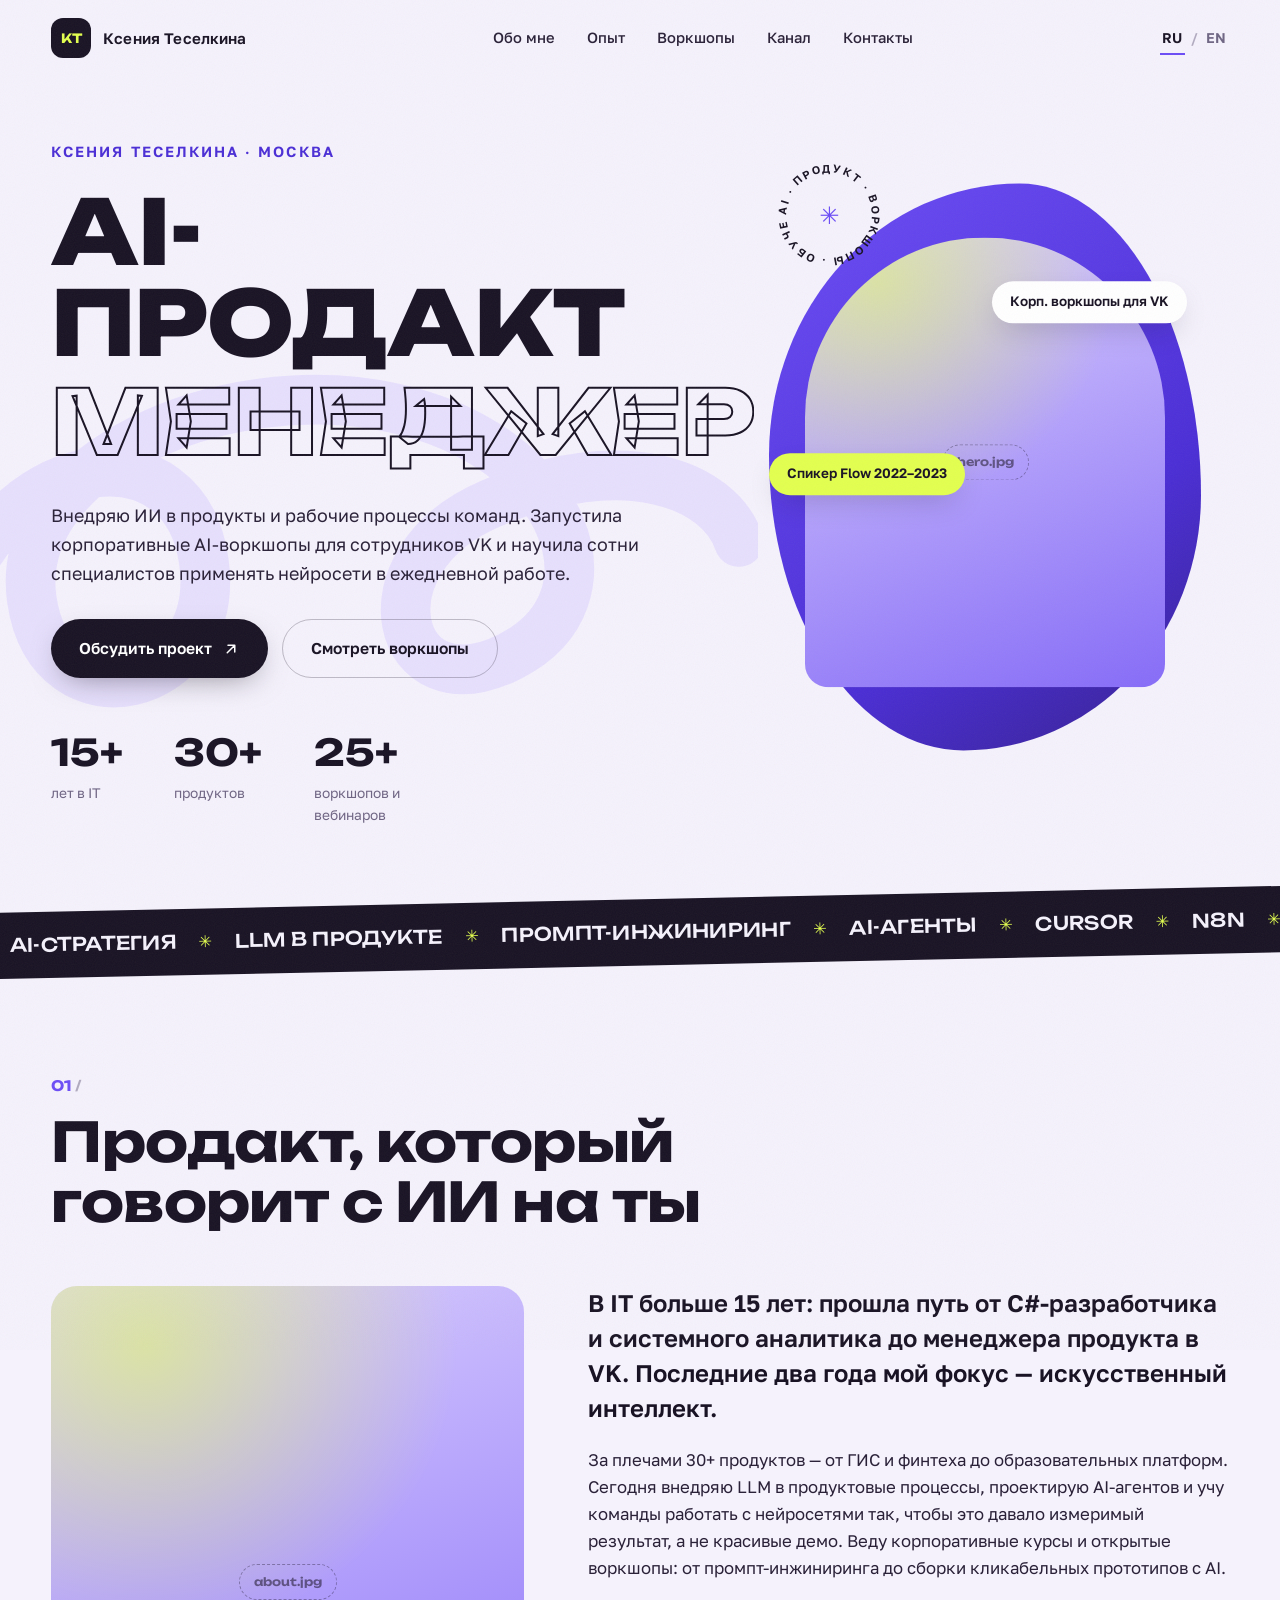
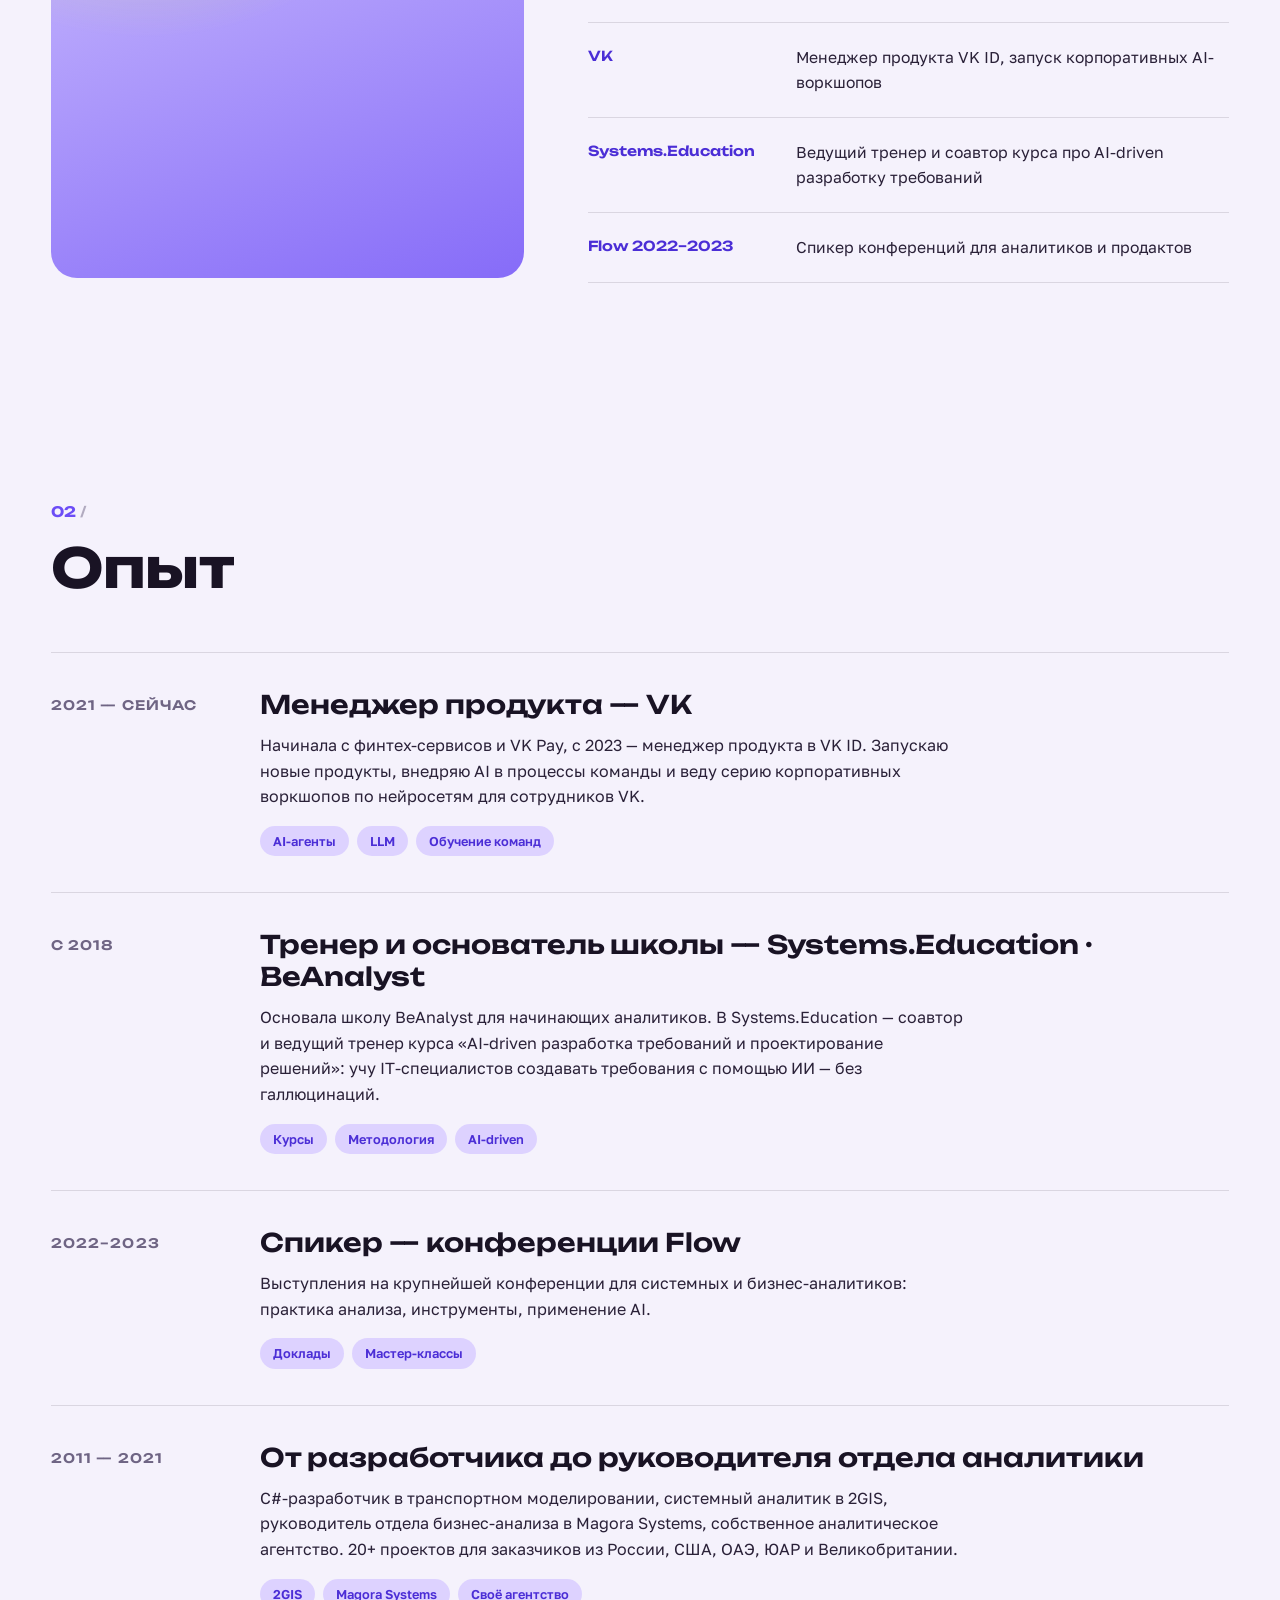
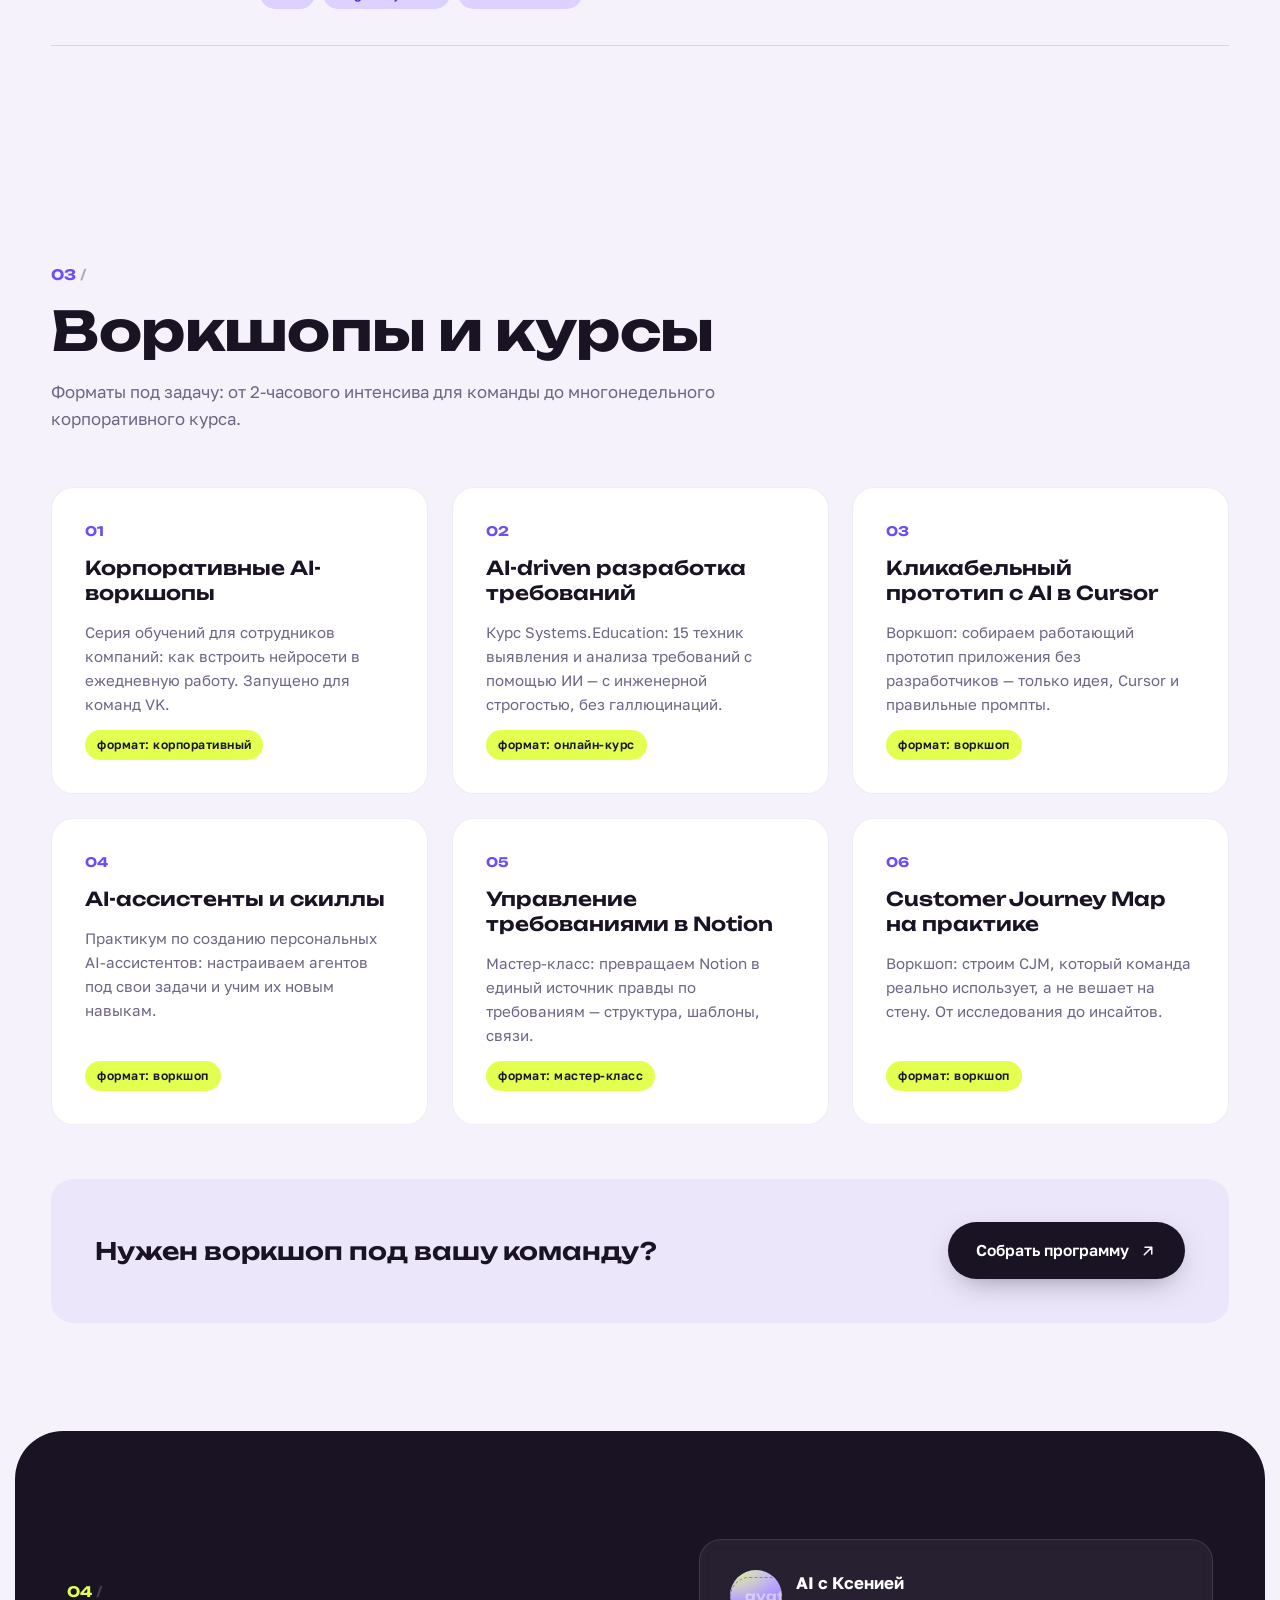
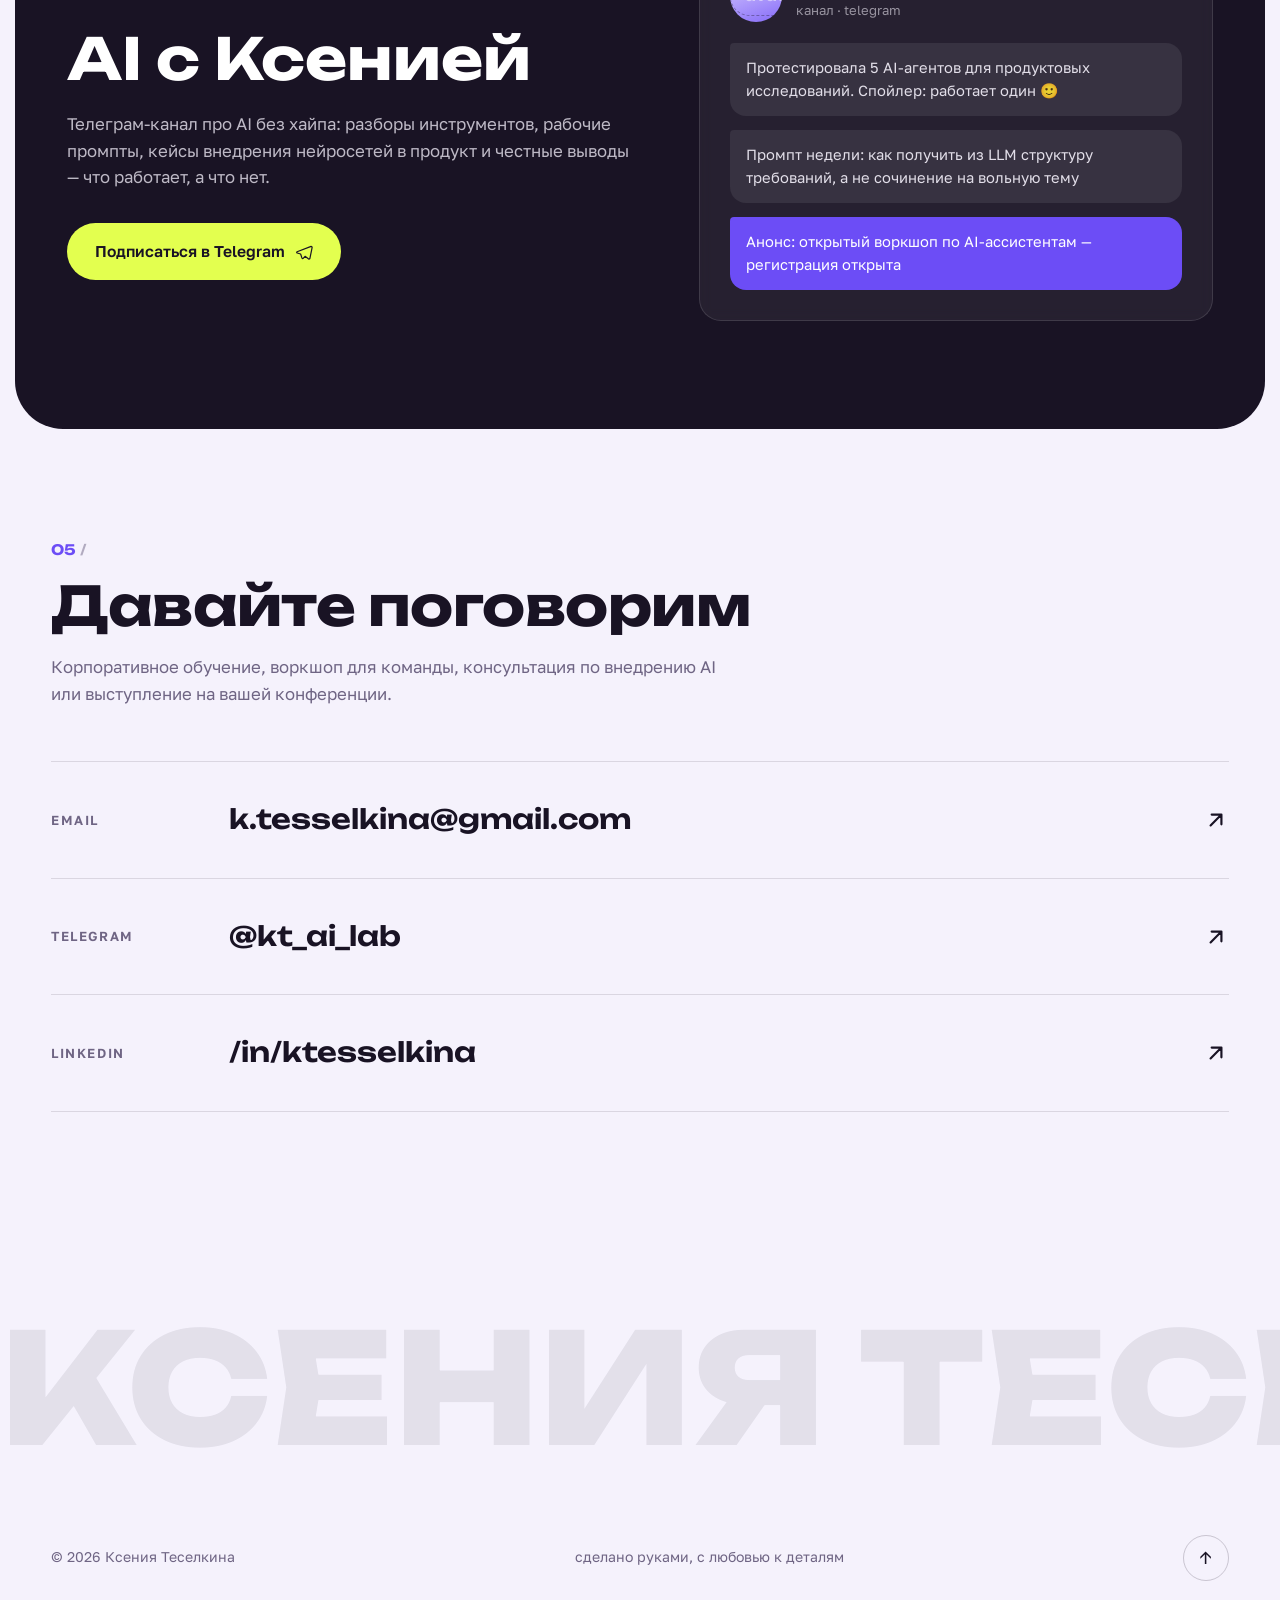
==== commit faa8b580: "Update content with real career data, stats and @kt_ai_lab channel - Stats: 15+ years in IT / 30+ pr" ====
--- a/index.html
+++ b/index.html
@@ -62,7 +62,7 @@
       <a href="#contact" class="mobmenu__link" data-i18n="nav.contact">Контакты</a>
     </nav>
     <div class="mobmenu__footer">
-      <a href="https://t.me/ai_s_kseniey" target="_blank" rel="noopener">Telegram</a>
+      <a href="https://t.me/kt_ai_lab" target="_blank" rel="noopener">Telegram</a>
       <a href="https://www.linkedin.com/in/ktesselkina/" target="_blank" rel="noopener">LinkedIn</a>
     </div>
   </div>
@@ -94,11 +94,11 @@
             </div>
             <div class="stat">
               <span class="stat__num" data-count="30" data-suffix="+">0</span>
-              <span class="stat__label" data-i18n="hero.stat2">воркшопов и вебинаров</span>
+              <span class="stat__label" data-i18n="hero.stat2">продуктов</span>
             </div>
             <div class="stat">
-              <span class="stat__num" data-count="500" data-suffix="+">0</span>
-              <span class="stat__label" data-i18n="hero.stat3">обученных специалистов</span>
+              <span class="stat__num" data-count="25" data-suffix="+">0</span>
+              <span class="stat__label" data-i18n="hero.stat3">воркшопов и вебинаров</span>
             </div>
           </div>
         </div>
@@ -157,12 +157,12 @@
           </figure>
         </div>
         <div class="about__text-col">
-          <p class="about__lead reveal" data-i18n="about.lead">В IT с 2010 года: прошла путь от системного аналитика до продакт-менеджера в VK. Последние два года мой фокус — искусственный интеллект.</p>
-          <p class="about__body reveal" data-i18n="about.body">Внедряю LLM в продуктовые процессы, проектирую AI-агентов и учу команды работать с нейросетями так, чтобы это давало измеримый результат, а не красивые демо. Веду корпоративные курсы и открытые воркшопы: от промпт-инжиниринга до сборки кликабельных прототипов с AI.</p>
+          <p class="about__lead reveal" data-i18n="about.lead">В IT больше 15 лет: прошла путь от C#-разработчика и системного аналитика до менеджера продукта в VK. Последние два года мой фокус — искусственный интеллект.</p>
+          <p class="about__body reveal" data-i18n="about.body">За плечами 30+ продуктов — от ГИС и финтеха до образовательных платформ. Сегодня внедряю LLM в продуктовые процессы, проектирую AI-агентов и учу команды работать с нейросетями так, чтобы это давало измеримый результат, а не красивые демо. Веду корпоративные курсы и открытые воркшопы: от промпт-инжиниринга до сборки кликабельных прототипов с AI.</p>
           <ul class="about__facts">
             <li class="fact reveal">
               <span class="fact__k">VK</span>
-              <span class="fact__v" data-i18n="about.fact1">Продакт-менеджер, запуск корпоративных AI-воркшопов</span>
+              <span class="fact__v" data-i18n="about.fact1">Менеджер продукта VK ID, запуск корпоративных AI-воркшопов</span>
             </li>
             <li class="fact reveal">
               <span class="fact__k">Systems.Education</span>
@@ -185,18 +185,18 @@
       </div>
       <div class="timeline">
         <article class="timeline__item reveal">
-          <div class="timeline__period" data-i18n="exp.i1.period">сейчас</div>
+          <div class="timeline__period" data-i18n="exp.i1.period">2021 — сейчас</div>
           <div class="timeline__body">
-            <h3 class="timeline__role" data-i18n="exp.i1.role">AI Product Manager — VK</h3>
-            <p class="timeline__desc" data-i18n="exp.i1.desc">Развиваю продукт и внедряю AI в процессы команды. Запустила серию корпоративных воркшопов по нейросетям для сотрудников VK.</p>
+            <h3 class="timeline__role" data-i18n="exp.i1.role">Менеджер продукта — VK</h3>
+            <p class="timeline__desc" data-i18n="exp.i1.desc">Начинала с финтех-сервисов и VK Pay, с 2023 — менеджер продукта в VK ID. Запускаю новые продукты, внедряю AI в процессы команды и веду серию корпоративных воркшопов по нейросетям для сотрудников VK.</p>
             <div class="timeline__tags"><span>AI-агенты</span><span>LLM</span><span data-i18n="exp.i1.tag3">Обучение команд</span></div>
           </div>
         </article>
         <article class="timeline__item reveal">
-          <div class="timeline__period" data-i18n="exp.i2.period">параллельно</div>
+          <div class="timeline__period" data-i18n="exp.i2.period">с 2018</div>
           <div class="timeline__body">
-            <h3 class="timeline__role" data-i18n="exp.i2.role">Ведущий тренер — Systems.Education</h3>
-            <p class="timeline__desc" data-i18n="exp.i2.desc">Соавтор и тренер курса «AI-driven разработка требований и проектирование решений»: учу IT-специалистов создавать требования с помощью ИИ — без галлюцинаций.</p>
+            <h3 class="timeline__role" data-i18n="exp.i2.role">Тренер и основатель школы — Systems.Education · BeAnalyst</h3>
+            <p class="timeline__desc" data-i18n="exp.i2.desc">Основала школу BeAnalyst для начинающих аналитиков. В Systems.Education — соавтор и ведущий тренер курса «AI-driven разработка требований и проектирование решений»: учу IT-специалистов создавать требования с помощью ИИ — без галлюцинаций.</p>
             <div class="timeline__tags"><span data-i18n="exp.i2.tag1">Курсы</span><span data-i18n="exp.i2.tag2">Методология</span><span>AI-driven</span></div>
           </div>
         </article>
@@ -209,11 +209,11 @@
           </div>
         </article>
         <article class="timeline__item reveal">
-          <div class="timeline__period" data-i18n="exp.i4.period">до этого</div>
+          <div class="timeline__period" data-i18n="exp.i4.period">2011 — 2021</div>
           <div class="timeline__body">
-            <h3 class="timeline__role" data-i18n="exp.i4.role">Системный и бизнес-аналитик</h3>
-            <p class="timeline__desc" data-i18n="exp.i4.desc">Более 7 лет в анализе: требования, интеграции, финтех-продукты. Эта база помогает внедрять AI туда, где он реально нужен.</p>
-            <div class="timeline__tags"><span data-i18n="exp.i4.tag1">Финтех</span><span data-i18n="exp.i4.tag2">Требования</span><span data-i18n="exp.i4.tag3">Интеграции</span></div>
+            <h3 class="timeline__role" data-i18n="exp.i4.role">От разработчика до руководителя отдела аналитики</h3>
+            <p class="timeline__desc" data-i18n="exp.i4.desc">C#-разработчик в транспортном моделировании, системный аналитик в 2GIS, руководитель отдела бизнес-анализа в Magora Systems, собственное аналитическое агентство. 20+ проектов для заказчиков из России, США, ОАЭ, ЮАР и Великобритании.</p>
+            <div class="timeline__tags"><span>2GIS</span><span>Magora Systems</span><span data-i18n="exp.i4.tag3">Своё агентство</span></div>
           </div>
         </article>
       </div>
@@ -277,7 +277,7 @@
           <span class="section__num section__num--light">04</span>
           <h2 class="channel__title reveal-words" data-i18n="ch.title">AI с Ксенией</h2>
           <p class="channel__desc reveal" data-i18n="ch.desc">Телеграм-канал про AI без хайпа: разборы инструментов, рабочие промпты, кейсы внедрения нейросетей в продукт и честные выводы — что работает, а что нет.</p>
-          <a href="https://t.me/ai_s_kseniey" target="_blank" rel="noopener" class="btn btn--light reveal" data-magnetic>
+          <a href="https://t.me/kt_ai_lab" target="_blank" rel="noopener" class="btn btn--light reveal" data-magnetic>
             <span data-i18n="ch.btn">Подписаться в Telegram</span>
             <svg viewBox="0 0 24 24" fill="none"><path d="M21.5 4.5L2.8 11.7c-.8.3-.8 1.4.1 1.6l4.6 1.4 1.8 5.5c.2.7 1.1.9 1.6.3l2.5-2.7 4.8 3.5c.6.4 1.4.1 1.6-.6l3-14.6c.2-.9-.7-1.6-1.3-1.6z" stroke="currentColor" stroke-width="1.6" stroke-linejoin="round"/></svg>
           </a>
@@ -315,9 +315,9 @@
           <span class="contact__link-value">k.tesselkina@gmail.com</span>
           <svg viewBox="0 0 24 24" fill="none"><path d="M7 17L17 7M17 7H8M17 7V16" stroke="currentColor" stroke-width="2" stroke-linecap="round" stroke-linejoin="round"/></svg>
         </a>
-        <a href="https://t.me/ai_s_kseniey" target="_blank" rel="noopener" class="contact__link reveal" data-magnetic>
+        <a href="https://t.me/kt_ai_lab" target="_blank" rel="noopener" class="contact__link reveal" data-magnetic>
           <span class="contact__link-label">Telegram</span>
-          <span class="contact__link-value" data-i18n="ct.tg">написать в личку</span>
+          <span class="contact__link-value" data-i18n="ct.tg">@kt_ai_lab</span>
           <svg viewBox="0 0 24 24" fill="none"><path d="M7 17L17 7M17 7H8M17 7V16" stroke="currentColor" stroke-width="2" stroke-linecap="round" stroke-linejoin="round"/></svg>
         </a>
         <a href="https://www.linkedin.com/in/ktesselkina/" target="_blank" rel="noopener" class="contact__link reveal" data-magnetic>
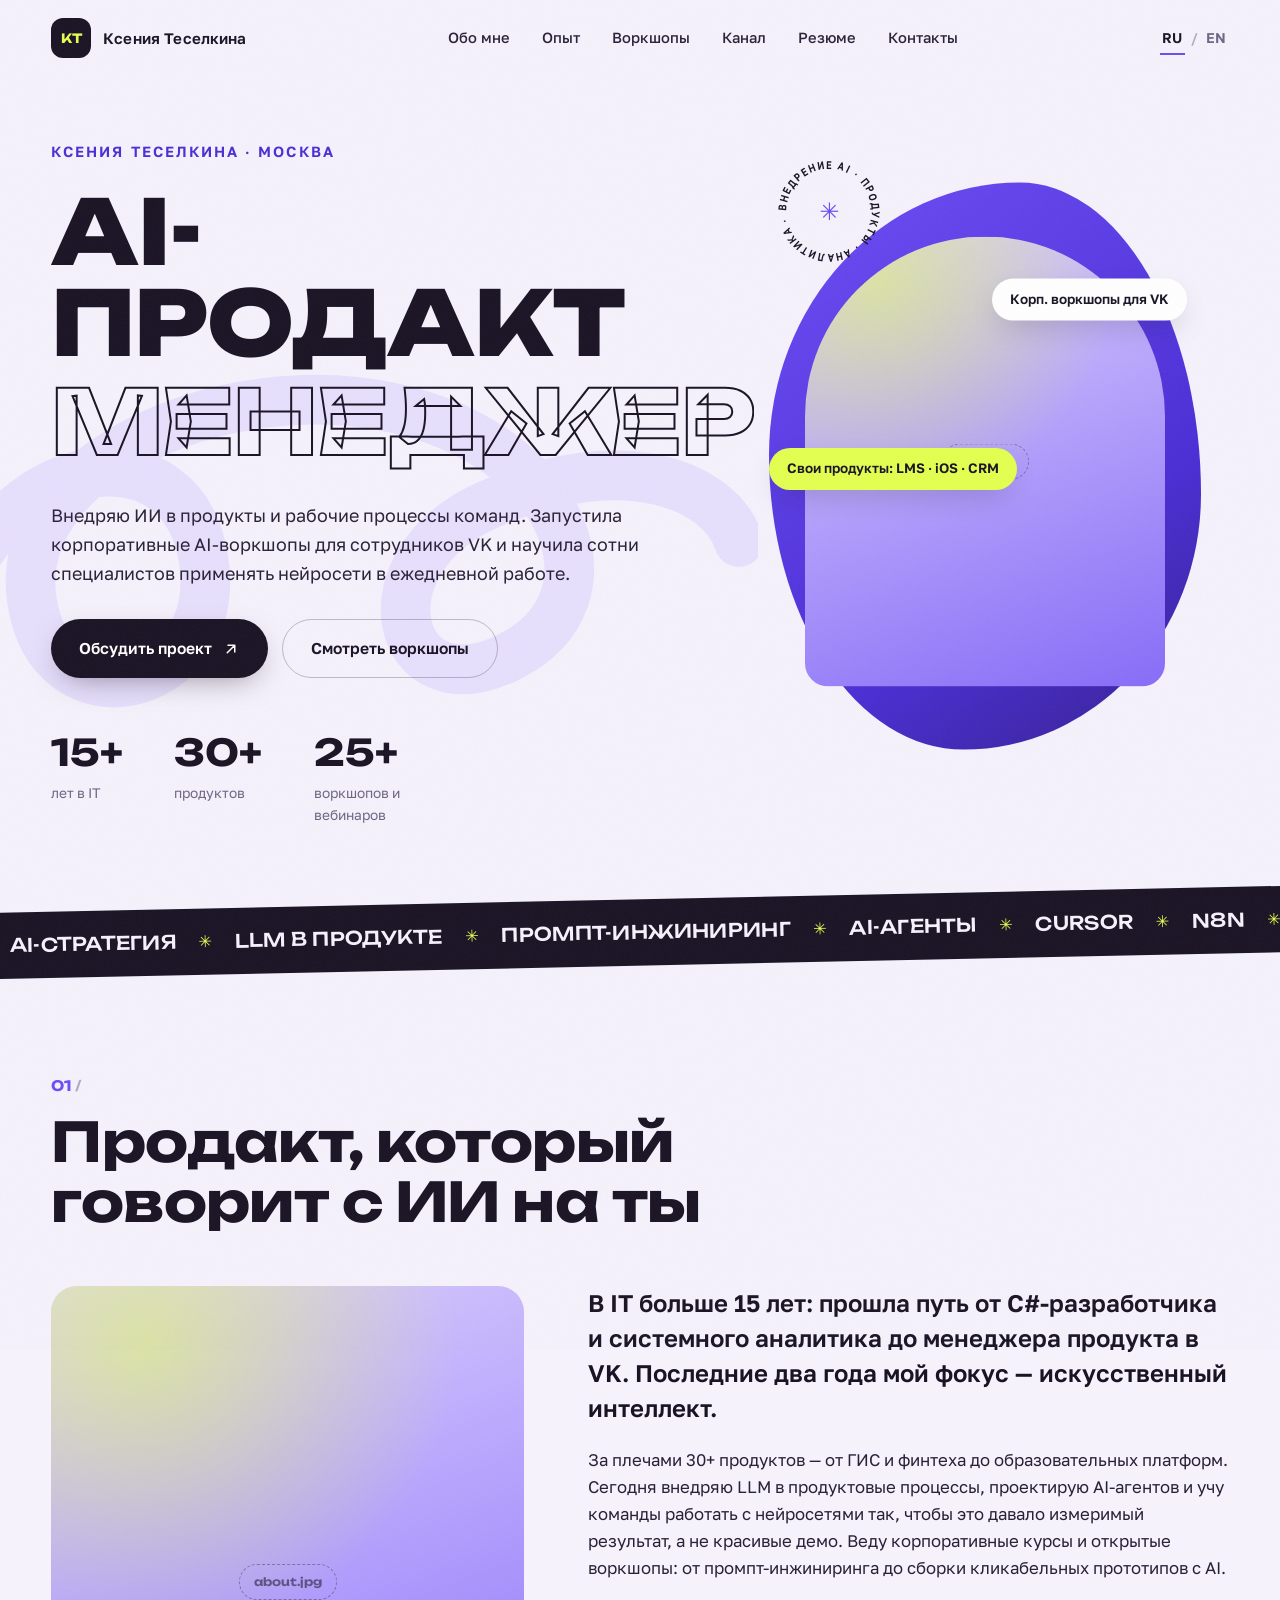
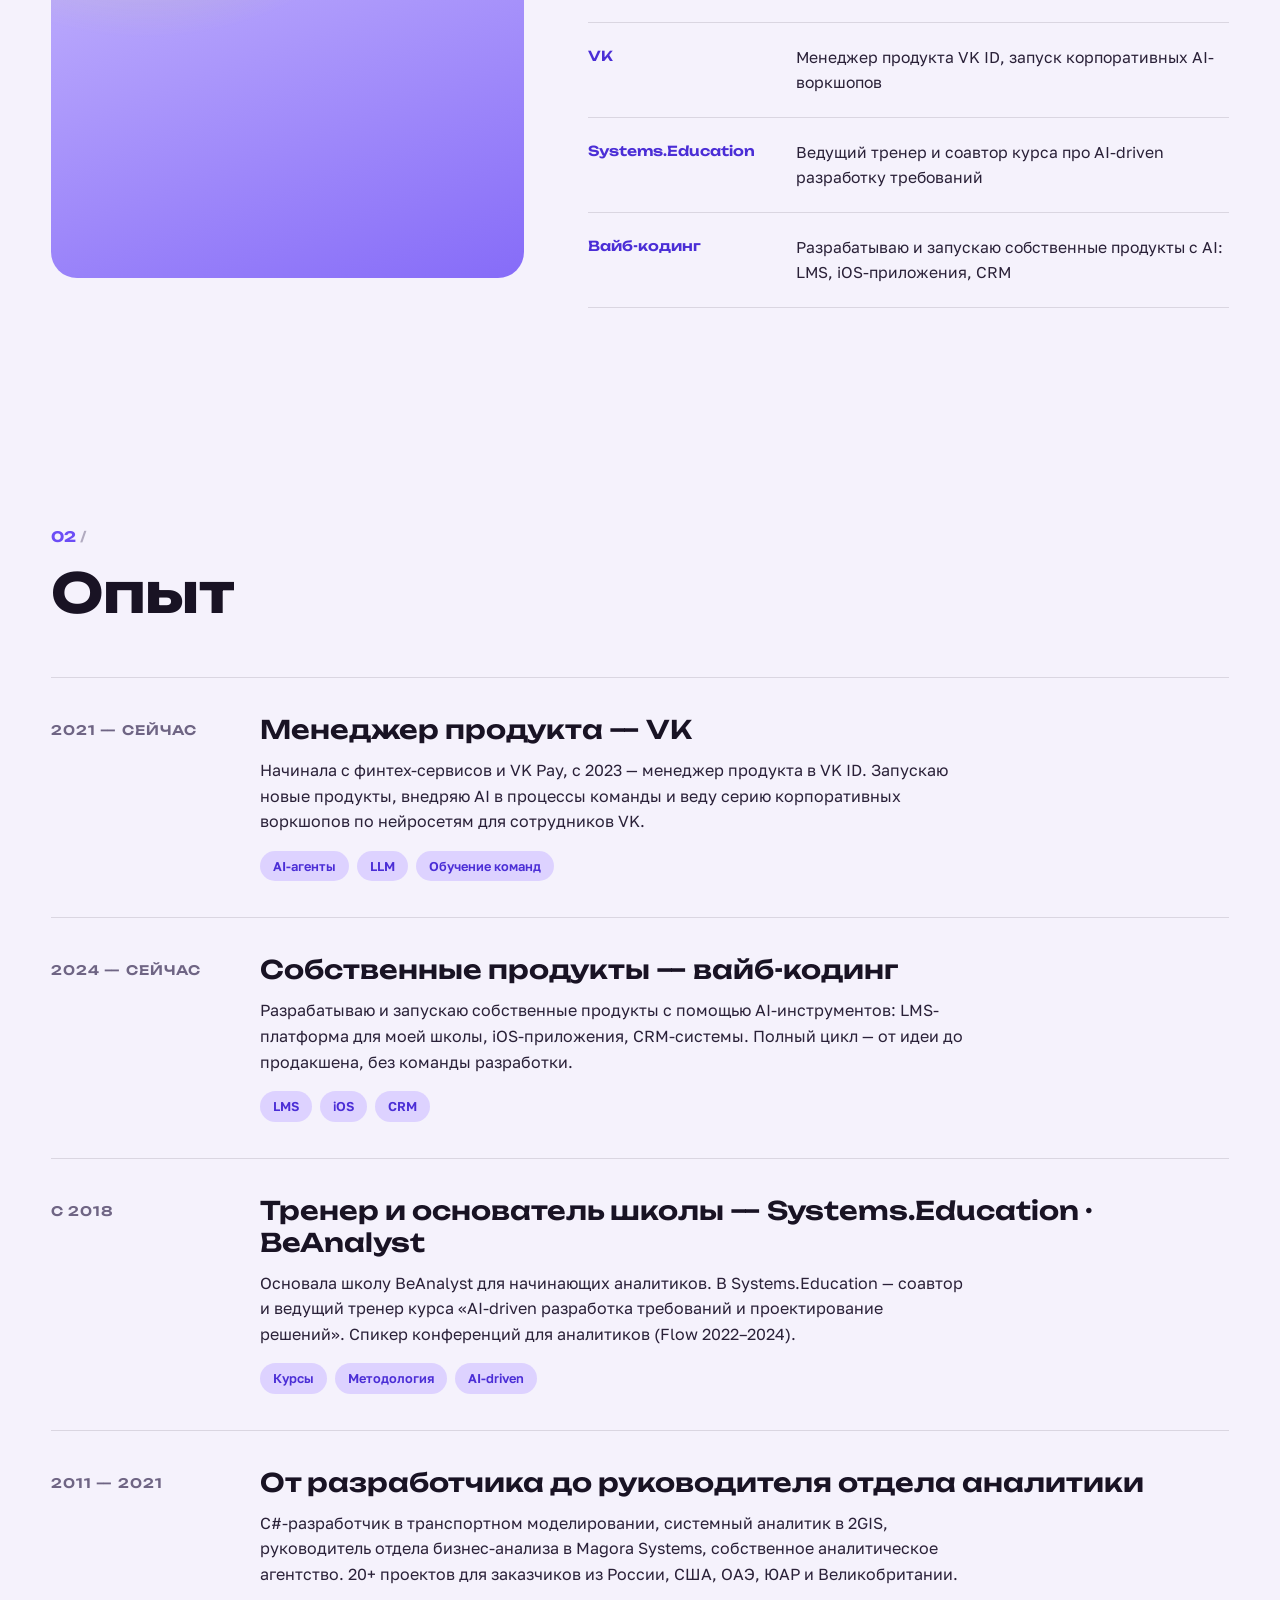
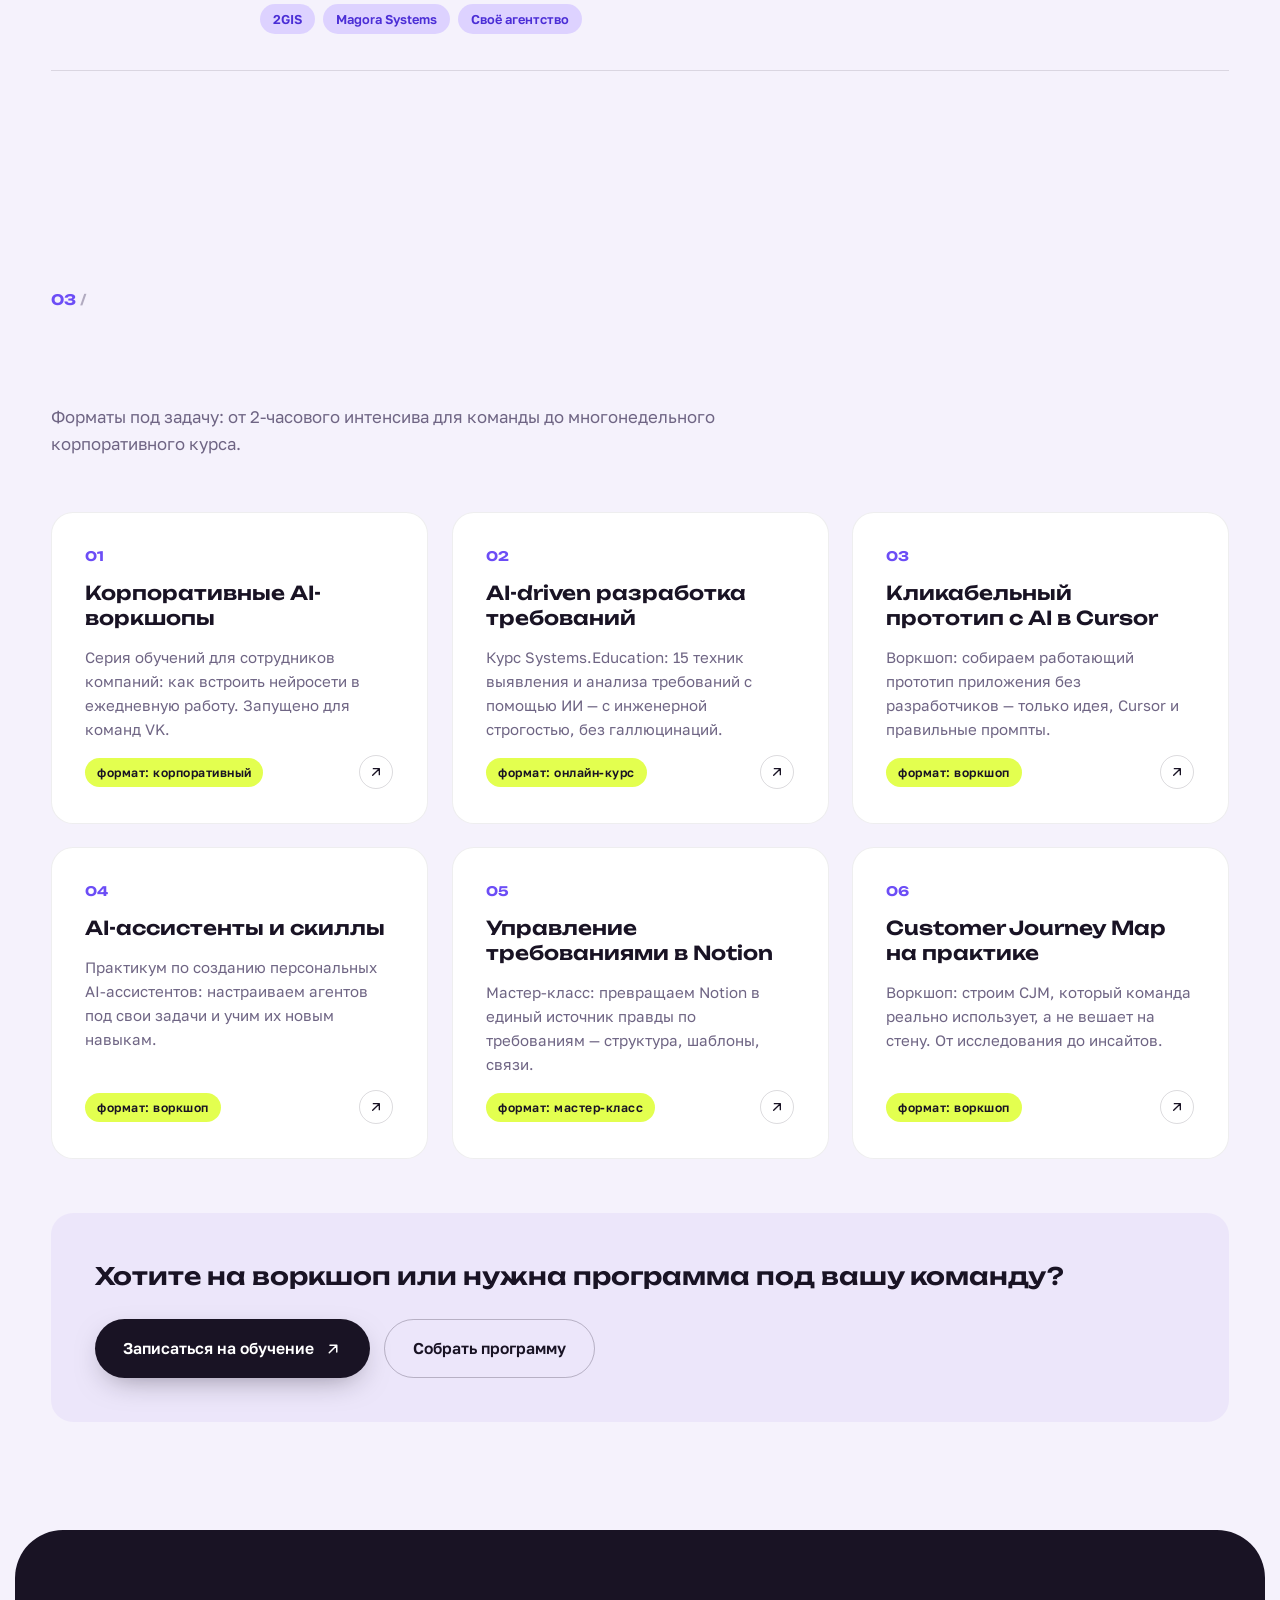
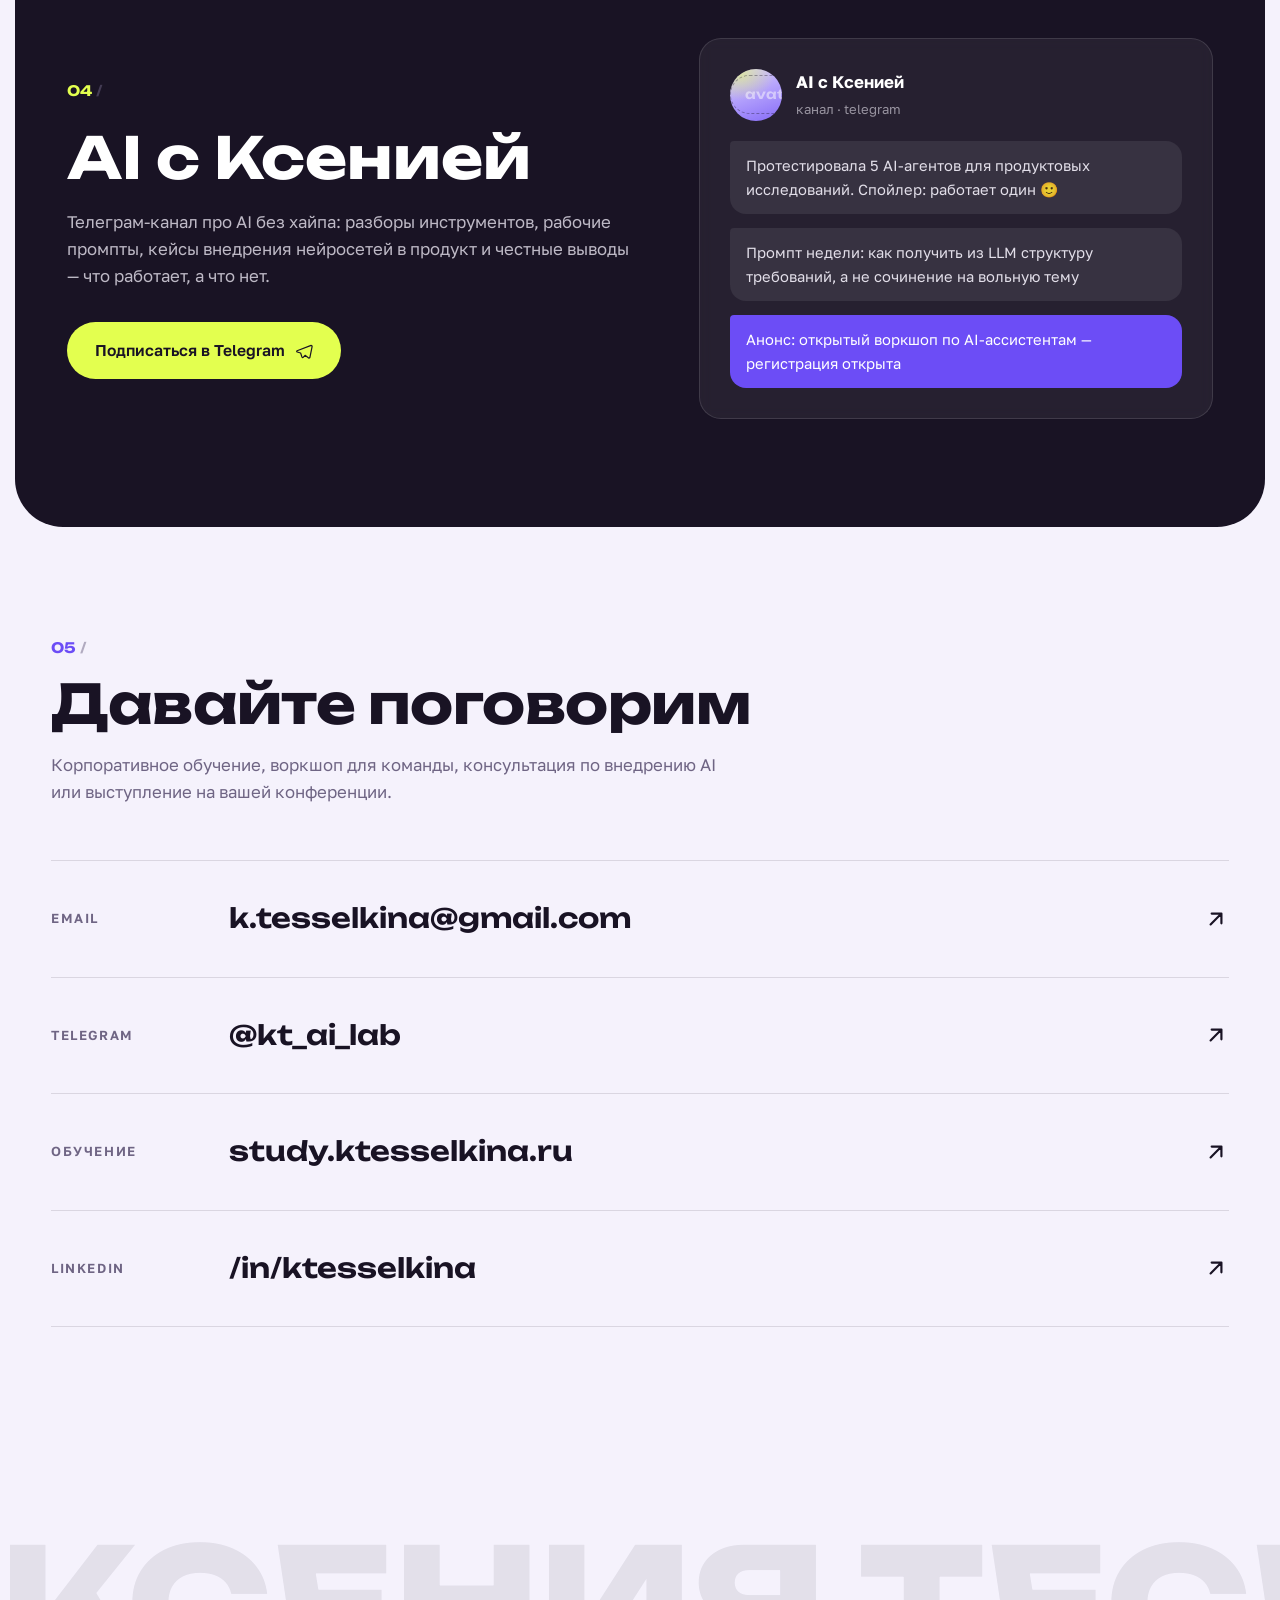
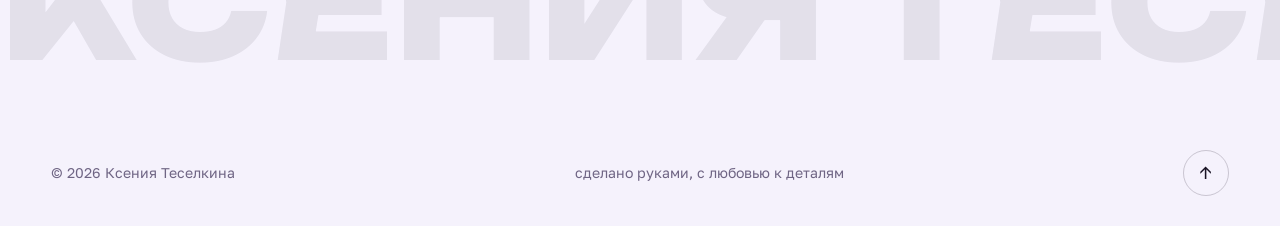
==== commit 48d10128: "Add resume page, workshop links, vibe-coding focus, badge fix - resume.html: AI PM-targeted resume (" ====
--- a/index.html
+++ b/index.html
@@ -38,6 +38,7 @@
       <a href="#experience" class="header__link" data-i18n="nav.experience">Опыт</a>
       <a href="#workshops" class="header__link" data-i18n="nav.workshops">Воркшопы</a>
       <a href="#channel" class="header__link" data-i18n="nav.channel">Канал</a>
+      <a href="resume.html" class="header__link" data-i18n="nav.resume">Резюме</a>
       <a href="#contact" class="header__link" data-i18n="nav.contact">Контакты</a>
     </nav>
     <div class="header__right">
@@ -59,6 +60,7 @@
       <a href="#experience" class="mobmenu__link" data-i18n="nav.experience">Опыт</a>
       <a href="#workshops" class="mobmenu__link" data-i18n="nav.workshops">Воркшопы</a>
       <a href="#channel" class="mobmenu__link" data-i18n="nav.channel">Канал</a>
+      <a href="resume.html" class="mobmenu__link" data-i18n="nav.resume">Резюме</a>
       <a href="#contact" class="mobmenu__link" data-i18n="nav.contact">Контакты</a>
     </nav>
     <div class="mobmenu__footer">
@@ -115,12 +117,12 @@
             <div class="hero__badge" data-parallax="0.12" aria-hidden="true">
               <svg viewBox="0 0 120 120" class="hero__badge-svg">
                 <defs><path id="circlePath" d="M60,60 m-44,0 a44,44 0 1,1 88,0 a44,44 0 1,1 -88,0"/></defs>
-                <text class="hero__badge-text"><textPath href="#circlePath" data-i18n="hero.badge">AI · ПРОДУКТ · ВОРКШОПЫ · ОБУЧЕНИЕ ·&#160;</textPath></text>
+                <text class="hero__badge-text"><textPath href="#circlePath" textLength="274" lengthAdjust="spacingAndGlyphs" data-i18n="hero.badge">ВНЕДРЕНИЕ AI · ПРОДУКТЫ · АНАЛИТИКА ·&#160;</textPath></text>
               </svg>
               <span class="hero__badge-center">✳</span>
             </div>
             <div class="hero__chip hero__chip--1" data-parallax="0.1"><span data-i18n="hero.chip1">Корп. воркшопы для VK</span></div>
-            <div class="hero__chip hero__chip--2" data-parallax="0.15"><span data-i18n="hero.chip2">Спикер Flow 2022–2023</span></div>
+            <div class="hero__chip hero__chip--2" data-parallax="0.15"><span data-i18n="hero.chip2">Свои продукты: LMS · iOS · CRM</span></div>
           </div>
         </div>
       </div>
@@ -169,8 +171,8 @@
               <span class="fact__v" data-i18n="about.fact2">Ведущий тренер и соавтор курса про AI-driven разработку требований</span>
             </li>
             <li class="fact reveal">
-              <span class="fact__k">Flow 2022–2023</span>
-              <span class="fact__v" data-i18n="about.fact3">Спикер конференций для аналитиков и продактов</span>
+              <span class="fact__k" data-i18n="about.fact3k">Вайб-кодинг</span>
+              <span class="fact__v" data-i18n="about.fact3">Разрабатываю и запускаю собственные продукты с AI: LMS, iOS-приложения, CRM</span>
             </li>
           </ul>
         </div>
@@ -193,19 +195,19 @@
           </div>
         </article>
         <article class="timeline__item reveal">
+          <div class="timeline__period" data-i18n="exp.i3.period">2024 — сейчас</div>
+          <div class="timeline__body">
+            <h3 class="timeline__role" data-i18n="exp.i3.role">Собственные продукты — вайб-кодинг</h3>
+            <p class="timeline__desc" data-i18n="exp.i3.desc">Разрабатываю и запускаю собственные продукты с помощью AI-инструментов: LMS-платформа для моей школы, iOS-приложения, CRM-системы. Полный цикл — от идеи до продакшена, без команды разработки.</p>
+            <div class="timeline__tags"><span>LMS</span><span>iOS</span><span>CRM</span></div>
+          </div>
+        </article>
+        <article class="timeline__item reveal">
           <div class="timeline__period" data-i18n="exp.i2.period">с 2018</div>
           <div class="timeline__body">
             <h3 class="timeline__role" data-i18n="exp.i2.role">Тренер и основатель школы — Systems.Education · BeAnalyst</h3>
-            <p class="timeline__desc" data-i18n="exp.i2.desc">Основала школу BeAnalyst для начинающих аналитиков. В Systems.Education — соавтор и ведущий тренер курса «AI-driven разработка требований и проектирование решений»: учу IT-специалистов создавать требования с помощью ИИ — без галлюцинаций.</p>
+            <p class="timeline__desc" data-i18n="exp.i2.desc">Основала школу BeAnalyst для начинающих аналитиков. В Systems.Education — соавтор и ведущий тренер курса «AI-driven разработка требований и проектирование решений». Спикер конференций для аналитиков (Flow 2022–2024).</p>
             <div class="timeline__tags"><span data-i18n="exp.i2.tag1">Курсы</span><span data-i18n="exp.i2.tag2">Методология</span><span>AI-driven</span></div>
-          </div>
-        </article>
-        <article class="timeline__item reveal">
-          <div class="timeline__period" data-i18n="exp.i3.period">2022–2023</div>
-          <div class="timeline__body">
-            <h3 class="timeline__role" data-i18n="exp.i3.role">Спикер — конференции Flow</h3>
-            <p class="timeline__desc" data-i18n="exp.i3.desc">Выступления на крупнейшей конференции для системных и бизнес-аналитиков: практика анализа, инструменты, применение AI.</p>
-            <div class="timeline__tags"><span data-i18n="exp.i3.tag1">Доклады</span><span data-i18n="exp.i3.tag2">Мастер-классы</span></div>
           </div>
         </article>
         <article class="timeline__item reveal">
@@ -227,46 +229,49 @@
         <p class="section__sub reveal" data-i18n="ws.sub">Форматы под задачу: от 2-часового интенсива для команды до многонедельного корпоративного курса.</p>
       </div>
       <div class="cards">
-        <article class="card reveal" data-tilt>
+        <a class="card reveal" data-tilt href="https://study.ktesselkina.ru" target="_blank" rel="noopener">
           <span class="card__num">01</span>
           <h3 class="card__title" data-i18n="ws.c1.title">Корпоративные AI-воркшопы</h3>
           <p class="card__desc" data-i18n="ws.c1.desc">Серия обучений для сотрудников компаний: как встроить нейросети в ежедневную работу. Запущено для команд VK.</p>
-          <span class="card__tag" data-i18n="ws.c1.tag">формат: корпоративный</span>
-        </article>
-        <article class="card reveal" data-tilt>
+          <span class="card__foot"><span class="card__tag" data-i18n="ws.c1.tag">формат: корпоративный</span><span class="card__arrow" aria-hidden="true"><svg viewBox="0 0 24 24" fill="none"><path d="M7 17L17 7M17 7H8M17 7V16" stroke="currentColor" stroke-width="2" stroke-linecap="round" stroke-linejoin="round"/></svg></span></span>
+        </a>
+        <a class="card reveal" data-tilt href="https://systems.education/sard" target="_blank" rel="noopener">
           <span class="card__num">02</span>
           <h3 class="card__title" data-i18n="ws.c2.title">AI-driven разработка требований</h3>
           <p class="card__desc" data-i18n="ws.c2.desc">Курс Systems.Education: 15 техник выявления и анализа требований с помощью ИИ — с инженерной строгостью, без галлюцинаций.</p>
-          <span class="card__tag" data-i18n="ws.c2.tag">формат: онлайн-курс</span>
-        </article>
-        <article class="card reveal" data-tilt>
+          <span class="card__foot"><span class="card__tag" data-i18n="ws.c2.tag">формат: онлайн-курс</span><span class="card__arrow" aria-hidden="true"><svg viewBox="0 0 24 24" fill="none"><path d="M7 17L17 7M17 7H8M17 7V16" stroke="currentColor" stroke-width="2" stroke-linecap="round" stroke-linejoin="round"/></svg></span></span>
+        </a>
+        <a class="card reveal" data-tilt href="https://study.ktesselkina.ru" target="_blank" rel="noopener">
           <span class="card__num">03</span>
           <h3 class="card__title" data-i18n="ws.c3.title">Кликабельный прототип с AI в Cursor</h3>
           <p class="card__desc" data-i18n="ws.c3.desc">Воркшоп: собираем работающий прототип приложения без разработчиков — только идея, Cursor и правильные промпты.</p>
-          <span class="card__tag" data-i18n="ws.c3.tag">формат: воркшоп</span>
-        </article>
-        <article class="card reveal" data-tilt>
+          <span class="card__foot"><span class="card__tag" data-i18n="ws.c3.tag">формат: воркшоп</span><span class="card__arrow" aria-hidden="true"><svg viewBox="0 0 24 24" fill="none"><path d="M7 17L17 7M17 7H8M17 7V16" stroke="currentColor" stroke-width="2" stroke-linecap="round" stroke-linejoin="round"/></svg></span></span>
+        </a>
+        <a class="card reveal" data-tilt href="https://workshop3-eight.vercel.app/" target="_blank" rel="noopener">
           <span class="card__num">04</span>
           <h3 class="card__title" data-i18n="ws.c4.title">AI-ассистенты и скиллы</h3>
           <p class="card__desc" data-i18n="ws.c4.desc">Практикум по созданию персональных AI-ассистентов: настраиваем агентов под свои задачи и учим их новым навыкам.</p>
-          <span class="card__tag" data-i18n="ws.c4.tag">формат: воркшоп</span>
-        </article>
-        <article class="card reveal" data-tilt>
+          <span class="card__foot"><span class="card__tag" data-i18n="ws.c4.tag">формат: воркшоп</span><span class="card__arrow" aria-hidden="true"><svg viewBox="0 0 24 24" fill="none"><path d="M7 17L17 7M17 7H8M17 7V16" stroke="currentColor" stroke-width="2" stroke-linecap="round" stroke-linejoin="round"/></svg></span></span>
+        </a>
+        <a class="card reveal" data-tilt href="https://www.youtube.com/watch?v=b4bGbEPmNdo" target="_blank" rel="noopener">
           <span class="card__num">05</span>
           <h3 class="card__title" data-i18n="ws.c5.title">Управление требованиями в Notion</h3>
           <p class="card__desc" data-i18n="ws.c5.desc">Мастер-класс: превращаем Notion в единый источник правды по требованиям — структура, шаблоны, связи.</p>
-          <span class="card__tag" data-i18n="ws.c5.tag">формат: мастер-класс</span>
-        </article>
-        <article class="card reveal" data-tilt>
+          <span class="card__foot"><span class="card__tag" data-i18n="ws.c5.tag">формат: мастер-класс</span><span class="card__arrow" aria-hidden="true"><svg viewBox="0 0 24 24" fill="none"><path d="M7 17L17 7M17 7H8M17 7V16" stroke="currentColor" stroke-width="2" stroke-linecap="round" stroke-linejoin="round"/></svg></span></span>
+        </a>
+        <a class="card reveal" data-tilt href="https://study.ktesselkina.ru" target="_blank" rel="noopener">
           <span class="card__num">06</span>
           <h3 class="card__title" data-i18n="ws.c6.title">Customer Journey Map на практике</h3>
           <p class="card__desc" data-i18n="ws.c6.desc">Воркшоп: строим CJM, который команда реально использует, а не вешает на стену. От исследования до инсайтов.</p>
-          <span class="card__tag" data-i18n="ws.c6.tag">формат: воркшоп</span>
-        </article>
+          <span class="card__foot"><span class="card__tag" data-i18n="ws.c6.tag">формат: воркшоп</span><span class="card__arrow" aria-hidden="true"><svg viewBox="0 0 24 24" fill="none"><path d="M7 17L17 7M17 7H8M17 7V16" stroke="currentColor" stroke-width="2" stroke-linecap="round" stroke-linejoin="round"/></svg></span></span>
+        </a>
       </div>
       <div class="workshops__cta reveal">
-        <p data-i18n="ws.cta.text">Нужен воркшоп под вашу команду?</p>
-        <a href="#contact" class="btn btn--primary" data-magnetic><span data-i18n="ws.cta.btn">Собрать программу</span><svg viewBox="0 0 24 24" fill="none"><path d="M7 17L17 7M17 7H8M17 7V16" stroke="currentColor" stroke-width="2" stroke-linecap="round" stroke-linejoin="round"/></svg></a>
+        <p data-i18n="ws.cta.text">Хотите на воркшоп или нужна программа под вашу команду?</p>
+        <div class="workshops__cta-btns">
+          <a href="https://study.ktesselkina.ru" target="_blank" rel="noopener" class="btn btn--primary" data-magnetic><span data-i18n="ws.cta.btn">Записаться на обучение</span><svg viewBox="0 0 24 24" fill="none"><path d="M7 17L17 7M17 7H8M17 7V16" stroke="currentColor" stroke-width="2" stroke-linecap="round" stroke-linejoin="round"/></svg></a>
+          <a href="#contact" class="btn btn--ghost" data-magnetic><span data-i18n="ws.cta.btn2">Собрать программу</span></a>
+        </div>
       </div>
     </section>
 
@@ -320,6 +325,11 @@
           <span class="contact__link-value" data-i18n="ct.tg">@kt_ai_lab</span>
           <svg viewBox="0 0 24 24" fill="none"><path d="M7 17L17 7M17 7H8M17 7V16" stroke="currentColor" stroke-width="2" stroke-linecap="round" stroke-linejoin="round"/></svg>
         </a>
+        <a href="https://study.ktesselkina.ru" target="_blank" rel="noopener" class="contact__link reveal" data-magnetic>
+          <span class="contact__link-label" data-i18n="ct.study">Обучение</span>
+          <span class="contact__link-value">study.ktesselkina.ru</span>
+          <svg viewBox="0 0 24 24" fill="none"><path d="M7 17L17 7M17 7H8M17 7V16" stroke="currentColor" stroke-width="2" stroke-linecap="round" stroke-linejoin="round"/></svg>
+        </a>
         <a href="https://www.linkedin.com/in/ktesselkina/" target="_blank" rel="noopener" class="contact__link reveal" data-magnetic>
           <span class="contact__link-label">LinkedIn</span>
           <span class="contact__link-value">/in/ktesselkina</span>
--- a/assets/css/style.css
+++ b/assets/css/style.css
@@ -513,12 +513,25 @@
   font-size: clamp(1.02rem, 1.5vw, 1.2rem); line-height: 1.3;
 }
 .card__desc { color: var(--muted); font-size: 0.94rem; flex-grow: 1; }
+.card__foot { display: flex; align-items: center; justify-content: space-between; gap: 10px; }
 .card__tag {
-  align-self: flex-start;
   font-size: 0.76rem; font-weight: 600; letter-spacing: 0.04em;
   color: var(--ink); background: var(--lime);
   padding: 5px 12px; border-radius: 100px;
 }
+.card__arrow {
+  display: grid; place-items: center;
+  width: 34px; height: 34px; border-radius: 50%;
+  border: 1.5px solid rgba(25, 19, 36, 0.15);
+  color: var(--ink);
+  transition: background 0.3s, color 0.3s, border-color 0.3s, transform 0.35s var(--ease-out);
+}
+.card__arrow svg { width: 16px; height: 16px; }
+.card:hover .card__arrow {
+  background: var(--accent); border-color: var(--accent); color: var(--white);
+  transform: rotate(45deg);
+}
+.workshops__cta-btns { display: flex; gap: 14px; flex-wrap: wrap; }
 .workshops__cta {
   margin-top: clamp(36px, 6vh, 60px);
   display: flex; align-items: center; justify-content: space-between;
@@ -618,6 +631,113 @@
   transition: background 0.3s, color 0.3s, transform 0.3s var(--ease-out);
 }
 .footer__up:hover { background: var(--ink); color: var(--lime); }
+
+/* ============================================================
+   RESUME PAGE
+   ============================================================ */
+.header__link.is-current { color: var(--accent-deep); }
+.header__link.is-current::after { transform: scaleX(1); }
+
+.rpage { max-width: 900px; margin: 0 auto; padding: calc(var(--header-h) + 40px) clamp(20px, 4vw, 56px) 60px; }
+
+.rhero { padding: clamp(20px, 5vh, 50px) 0 clamp(30px, 5vh, 50px); border-bottom: 1px solid rgba(25, 19, 36, 0.12); }
+.rhero__name {
+  font-family: var(--font-display); font-weight: 800;
+  font-size: clamp(2rem, 6vw, 4rem); line-height: 1.05;
+  text-transform: uppercase; letter-spacing: -0.01em;
+  margin: 14px 0 22px;
+}
+.rhero__meta { display: flex; flex-wrap: wrap; gap: 10px; margin-bottom: 26px; }
+.rhero__chip {
+  display: inline-block; padding: 8px 16px; border-radius: 100px;
+  background: var(--white); border: 1px solid rgba(25, 19, 36, 0.1);
+  font-size: 0.88rem; font-weight: 600;
+  transition: background 0.3s, color 0.3s, border-color 0.3s;
+}
+a.rhero__chip:hover { background: var(--ink); color: var(--lime); border-color: var(--ink); }
+.rhero__chip--plain { background: transparent; border-style: dashed; color: var(--muted); }
+.rhero__actions { display: flex; flex-wrap: wrap; gap: 14px; }
+
+.rsection { padding: clamp(30px, 5vh, 50px) 0; border-bottom: 1px solid rgba(25, 19, 36, 0.12); }
+.rsection--cta { border-bottom: none; }
+.rsection__title {
+  font-family: var(--font-display); font-weight: 700;
+  font-size: clamp(1.2rem, 2.6vw, 1.7rem);
+  margin-bottom: clamp(18px, 3vh, 30px);
+}
+.rsection__title::before { content: "✳ "; color: var(--accent); font-size: 0.8em; }
+.rsummary { font-size: clamp(1rem, 1.5vw, 1.12rem); color: var(--ink-soft); max-width: 60em; }
+
+.rskills { display: grid; grid-template-columns: repeat(2, 1fr); gap: clamp(14px, 2vw, 22px); }
+.rskill {
+  background: var(--white); border: 1px solid rgba(25, 19, 36, 0.07);
+  border-radius: var(--radius); padding: clamp(18px, 2.4vw, 26px);
+}
+.rskill h3 {
+  font-family: var(--font-display); font-weight: 600; font-size: 0.98rem;
+  margin-bottom: 14px; color: var(--accent-deep);
+}
+.rskill__tags { display: flex; flex-wrap: wrap; gap: 8px; }
+.rskill__tags span {
+  font-size: 0.82rem; font-weight: 500;
+  background: var(--bg-soft); border-radius: 100px; padding: 5px 13px;
+}
+
+.rjob {
+  display: grid; grid-template-columns: minmax(110px, 150px) 1fr;
+  gap: clamp(16px, 3vw, 36px);
+  padding: clamp(18px, 3vh, 28px) 0;
+}
+.rjob + .rjob { border-top: 1px dashed rgba(25, 19, 36, 0.14); }
+.rjob__period {
+  font-family: var(--font-display); font-size: 0.8rem; font-weight: 600;
+  color: var(--muted); padding-top: 4px; text-transform: uppercase; letter-spacing: 0.06em;
+}
+.rjob__role {
+  font-family: var(--font-display); font-weight: 600;
+  font-size: clamp(1rem, 1.8vw, 1.2rem); line-height: 1.3; margin-bottom: 10px;
+}
+.rjob__list { list-style: none; display: flex; flex-direction: column; gap: 8px; }
+.rjob__list li {
+  position: relative; padding-left: 22px; color: var(--ink-soft); font-size: 0.97rem;
+}
+.rjob__list li::before {
+  content: "→"; position: absolute; left: 0; color: var(--accent); font-weight: 700;
+}
+.rjob__note { color: var(--muted); font-size: 0.95rem; }
+
+.rlangs { list-style: none; display: flex; flex-direction: column; gap: 10px; }
+.rlangs li { position: relative; padding-left: 22px; color: var(--ink-soft); }
+.rlangs li::before { content: "→"; position: absolute; left: 0; color: var(--accent); font-weight: 700; }
+
+.rcerts { display: grid; grid-template-columns: repeat(3, 1fr); gap: clamp(14px, 2vw, 22px); }
+.rcert {
+  background: var(--white); border: 1px solid rgba(25, 19, 36, 0.08);
+  border-radius: var(--radius); overflow: hidden;
+  transition: transform 0.35s var(--ease-out), box-shadow 0.35s;
+}
+.rcert:hover { transform: translateY(-4px); box-shadow: 0 18px 40px -18px rgba(75, 46, 214, 0.3); }
+.rcert img { width: 100%; aspect-ratio: 4 / 3; object-fit: cover; }
+.rcert figcaption { padding: 12px 16px; font-size: 0.85rem; font-weight: 600; }
+
+@media (max-width: 720px) {
+  .rjob { grid-template-columns: 1fr; gap: 6px; }
+  .rskills { grid-template-columns: 1fr; }
+  .rcerts { grid-template-columns: repeat(2, 1fr); }
+}
+
+/* ---------- print (Скачать PDF = window.print) ---------- */
+@media print {
+  .grain, .cursor, .header, .mobmenu, .footer, .no-print { display: none !important; }
+  body { background: #fff; color: #000; }
+  .rpage { padding: 0; max-width: none; }
+  .rhero__name { font-size: 2.2rem; }
+  .reveal, .reveal-line { opacity: 1 !important; transform: none !important; }
+  .reveal-words .word > span { transform: none !important; }
+  .rsection, .rjob { break-inside: avoid; }
+  a { color: inherit; text-decoration: none; }
+  .rskill, .rcert { border: 1px solid #ddd; }
+}
 
 /* ---------- language switch fade ---------- */
 [data-i18n] { transition: opacity 0.25s ease; }
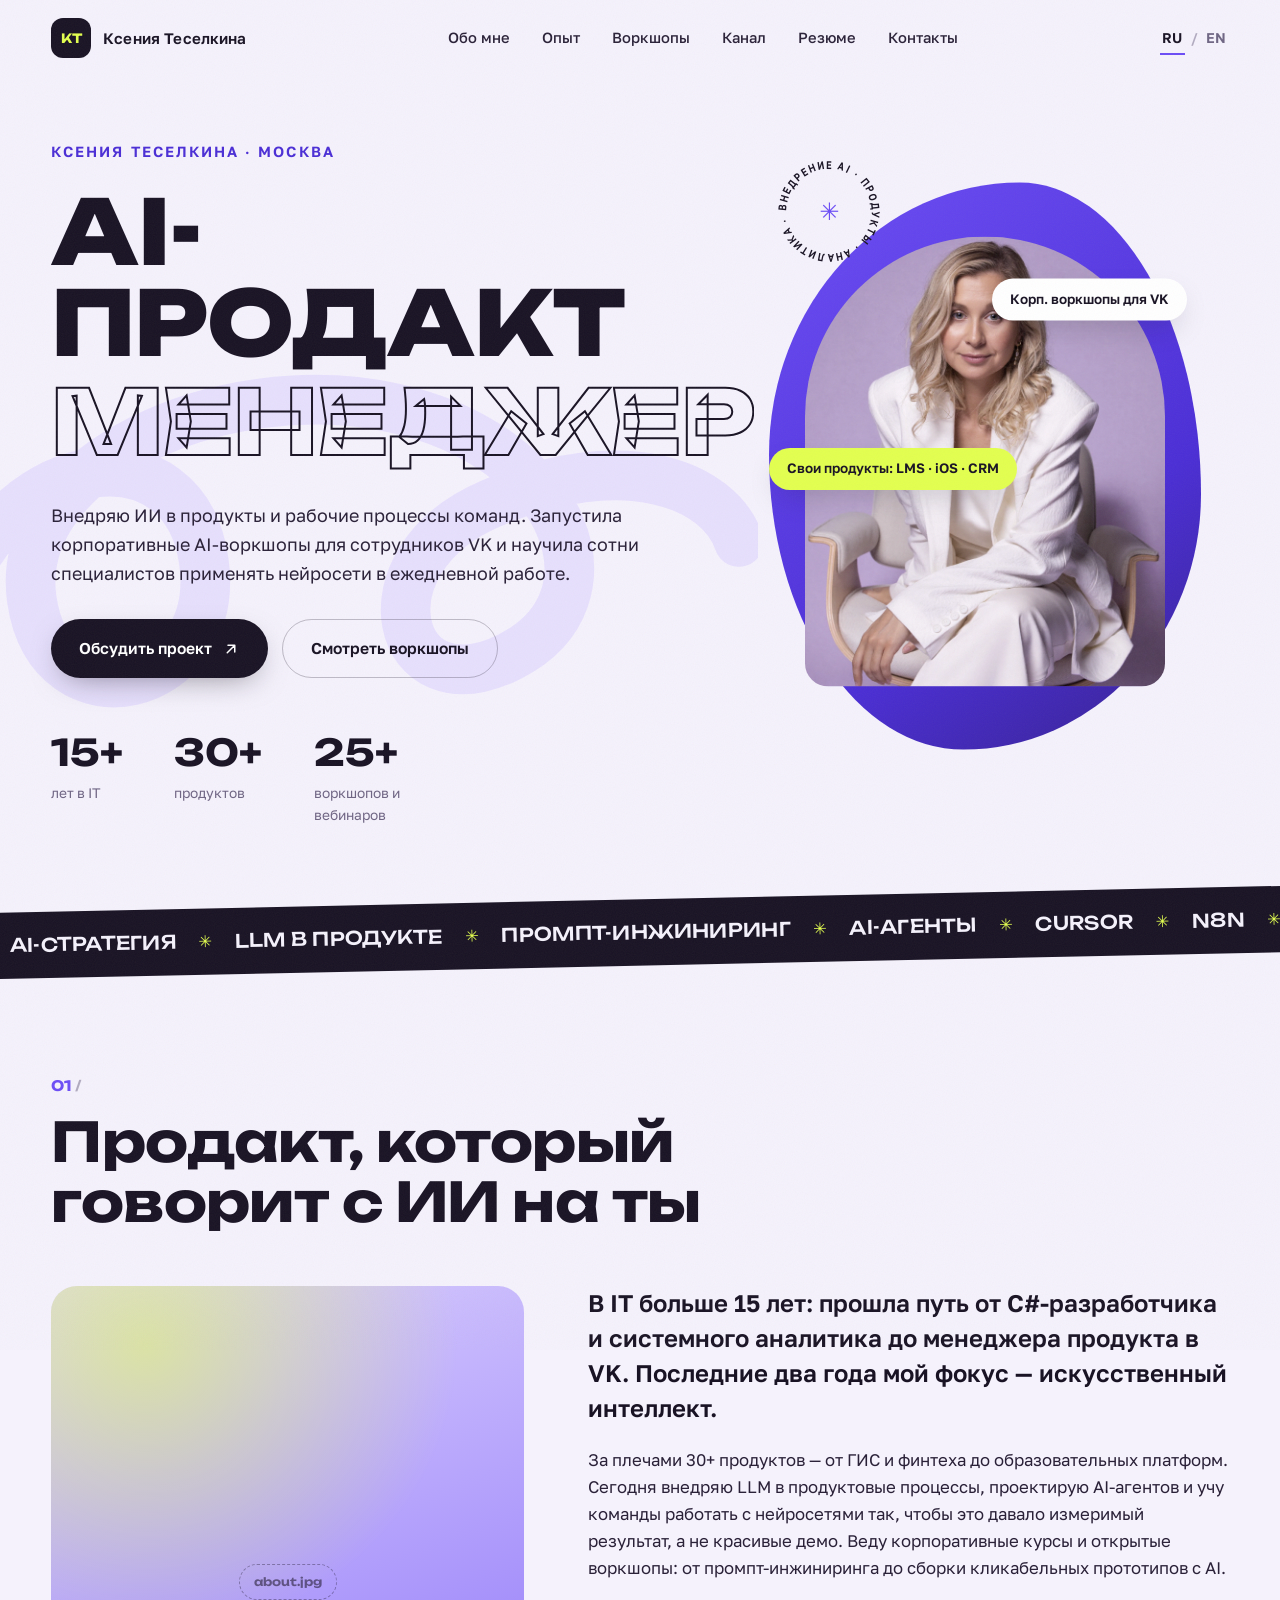
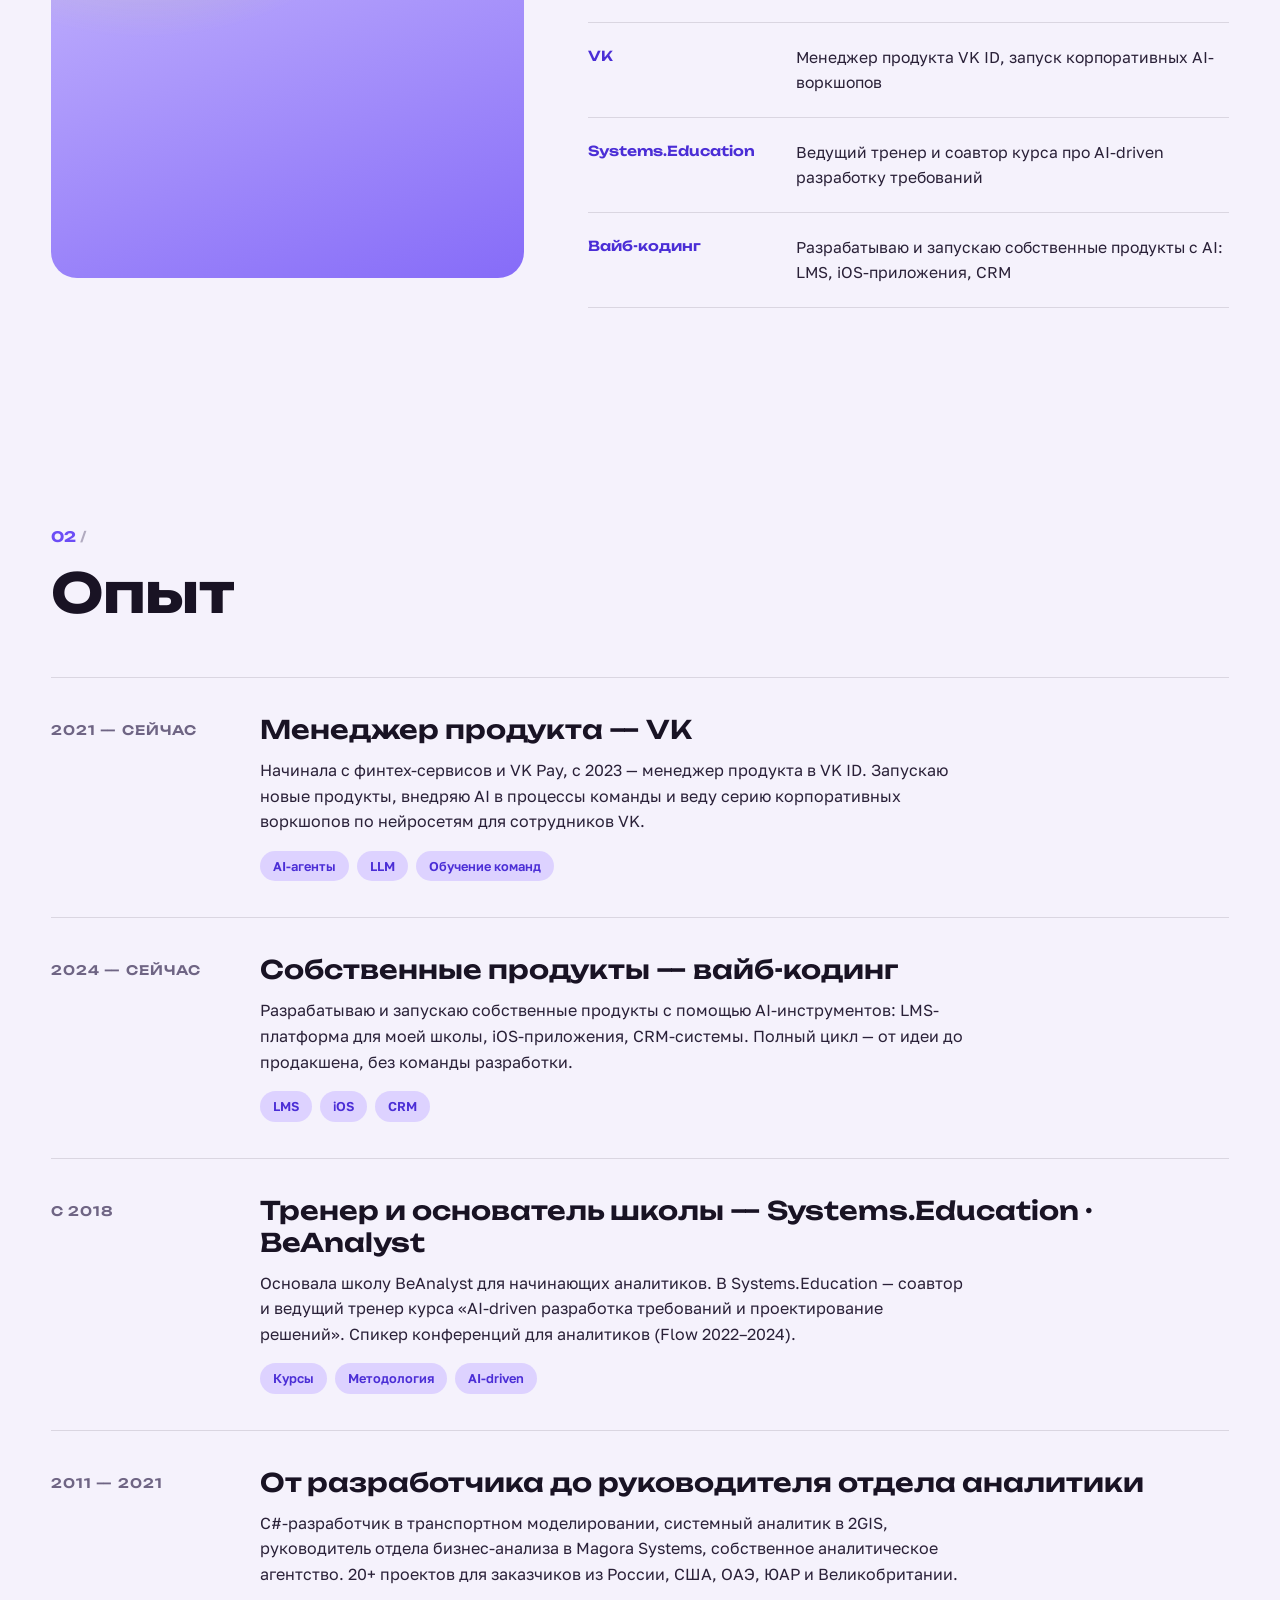
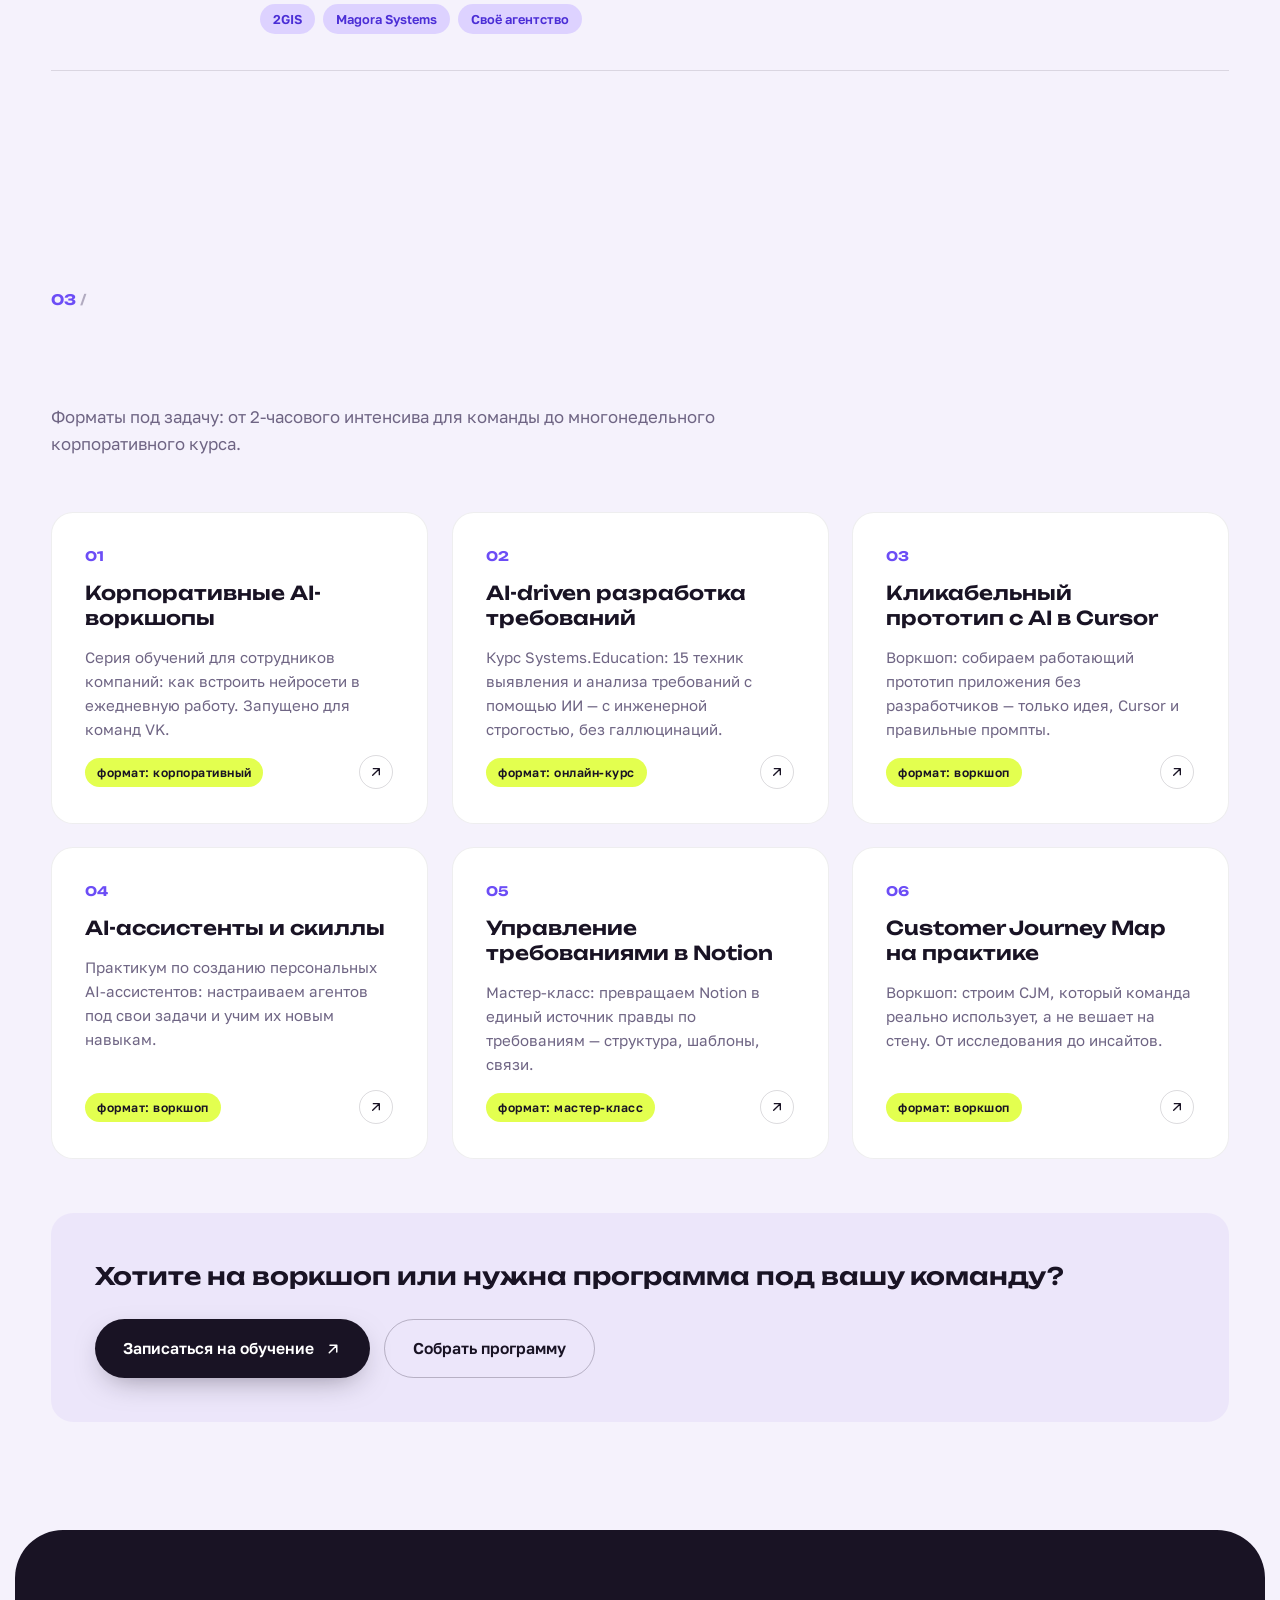
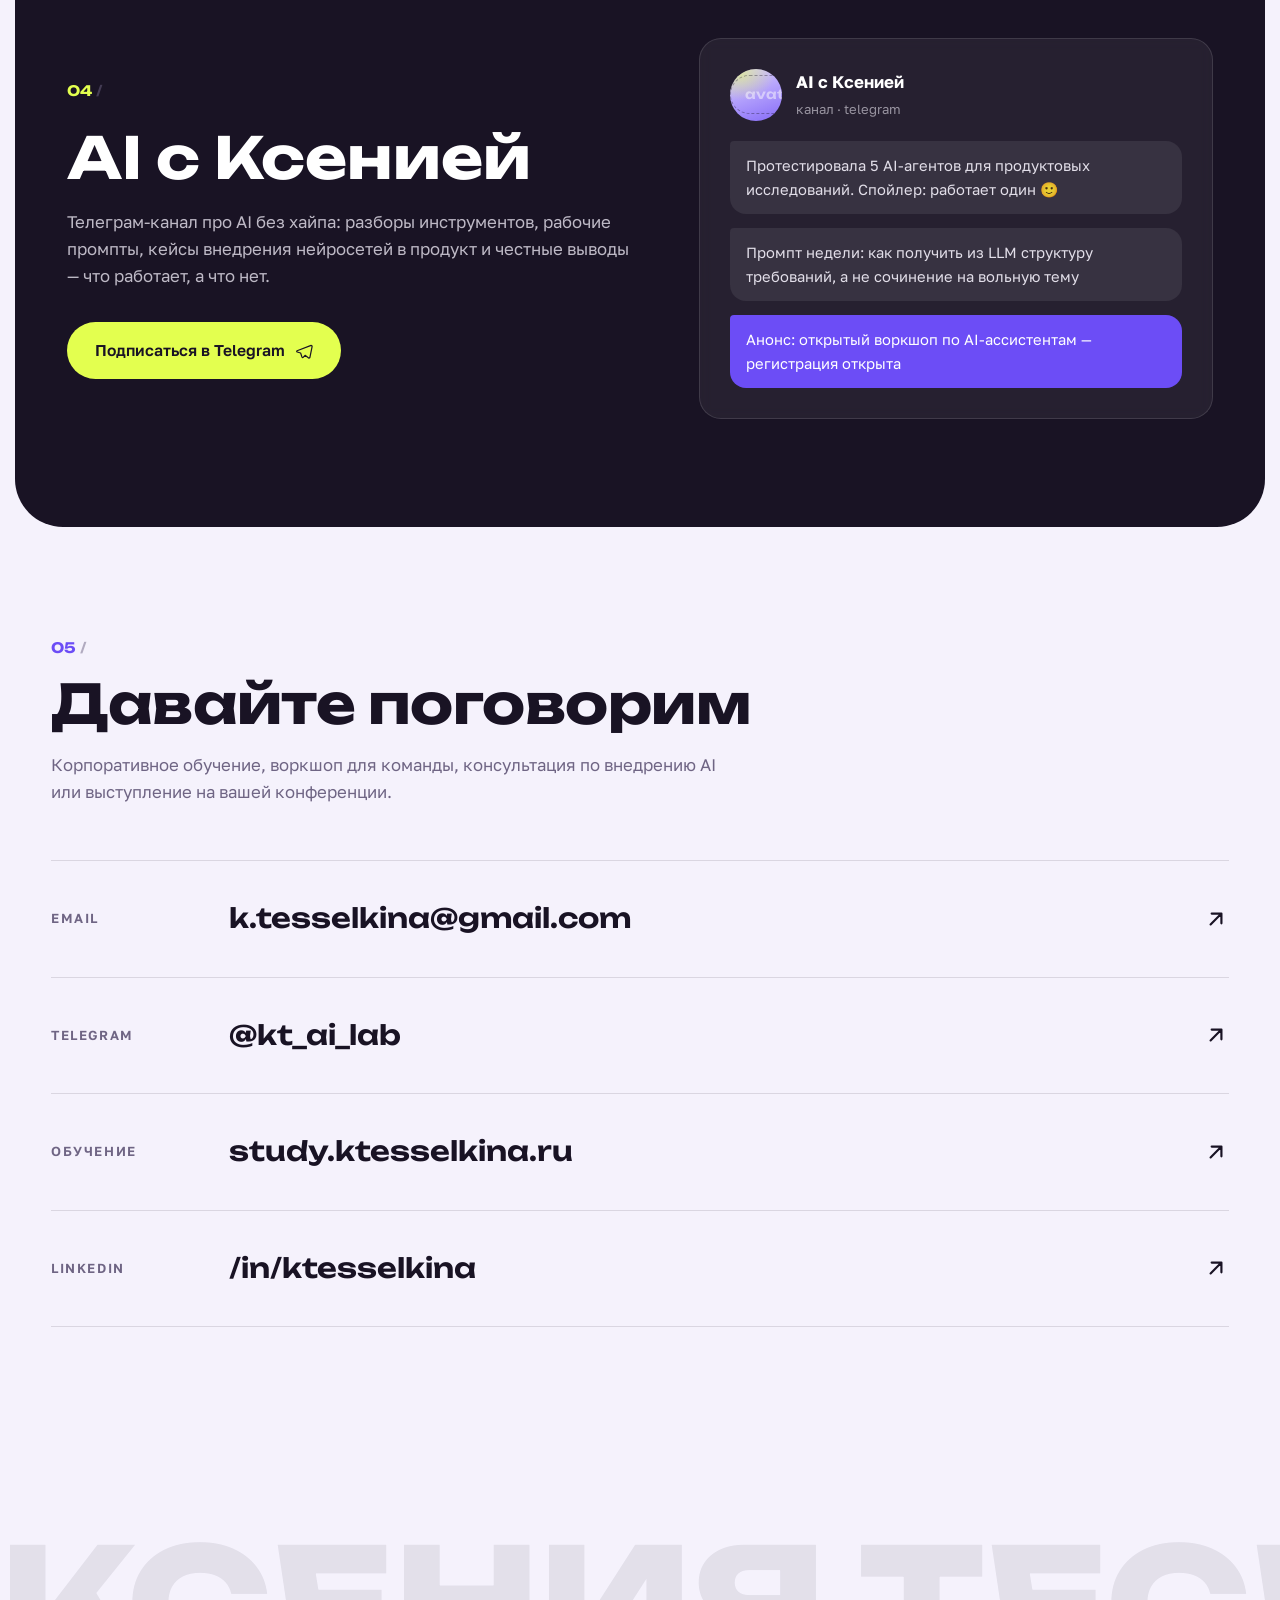
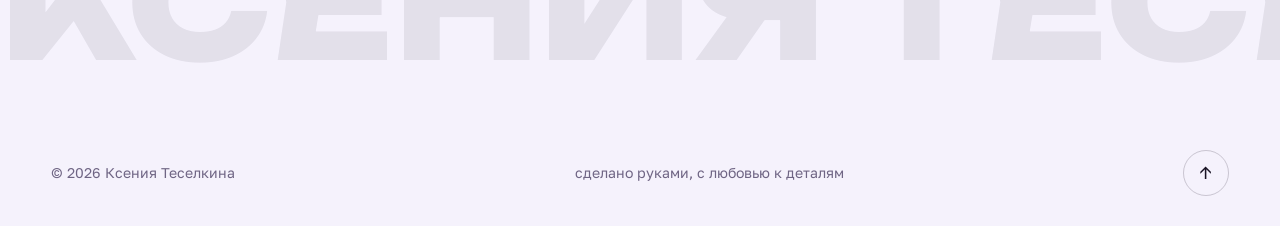
==== commit aff9eda8: "Add hero portrait photo Co-Authored-By: Claude Fable 5 <noreply@anthropic.com> Claude-Session: https" ====
--- a/index.html
+++ b/index.html
@@ -109,7 +109,7 @@
           <div class="hero__photo-wrap" data-parallax="0.06">
             <div class="hero__blob" aria-hidden="true"></div>
             <figure class="photo photo--hero">
-              <img src="assets/img/hero.jpg" alt="Ксения Теселкина" loading="eager">
+              <img src="assets/img/hero.webp" alt="Ксения Теселкина" loading="eager">
               <figcaption class="photo__ph" aria-hidden="true">
                 <span class="photo__ph-label">hero.jpg</span>
               </figcaption>
--- a/assets/css/style.css
+++ b/assets/css/style.css
@@ -332,6 +332,7 @@
   aspect-ratio: 4 / 5;
   border-radius: 200px 200px 26px 26px;
 }
+.photo--hero img { object-position: 50% 18%; }
 .photo--about { border-radius: 26px; aspect-ratio: 4 / 5; }
 .photo--avatar { width: 52px; height: 52px; border-radius: 50%; flex: 0 0 auto; }
 
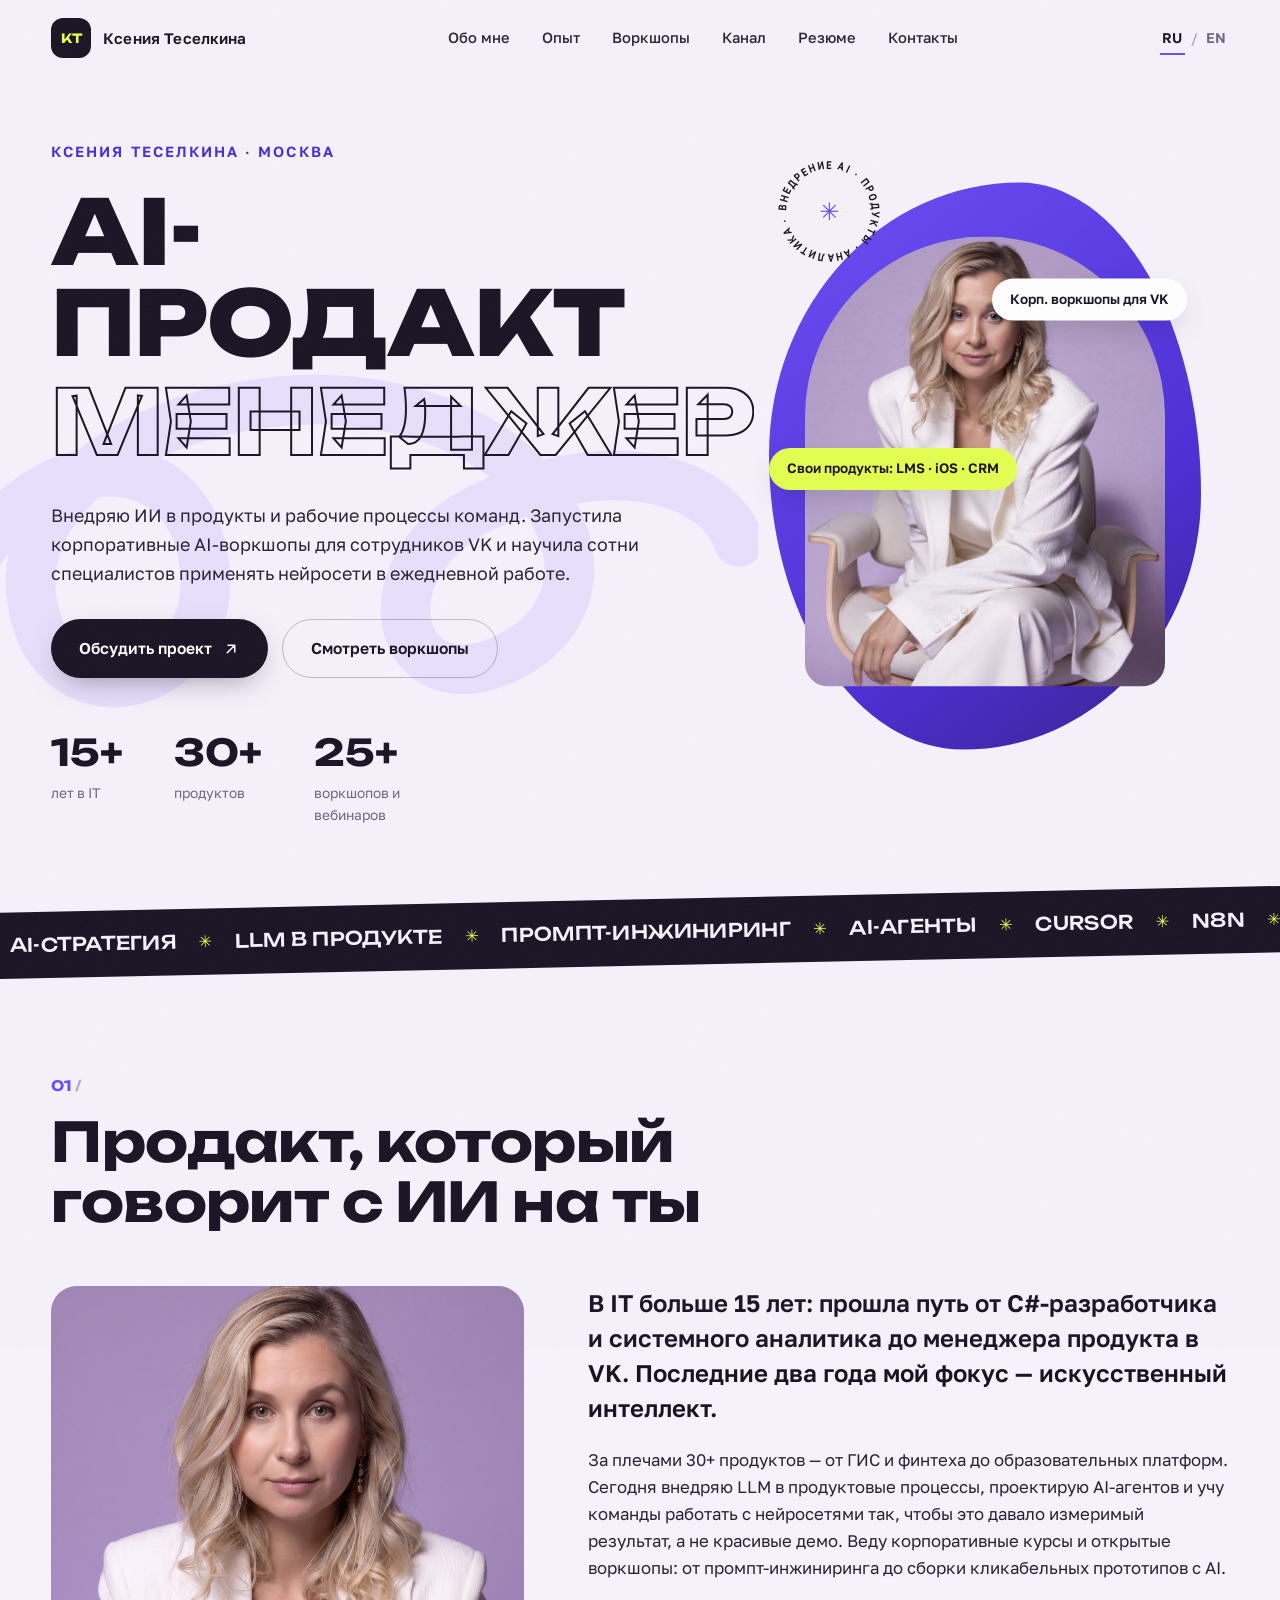
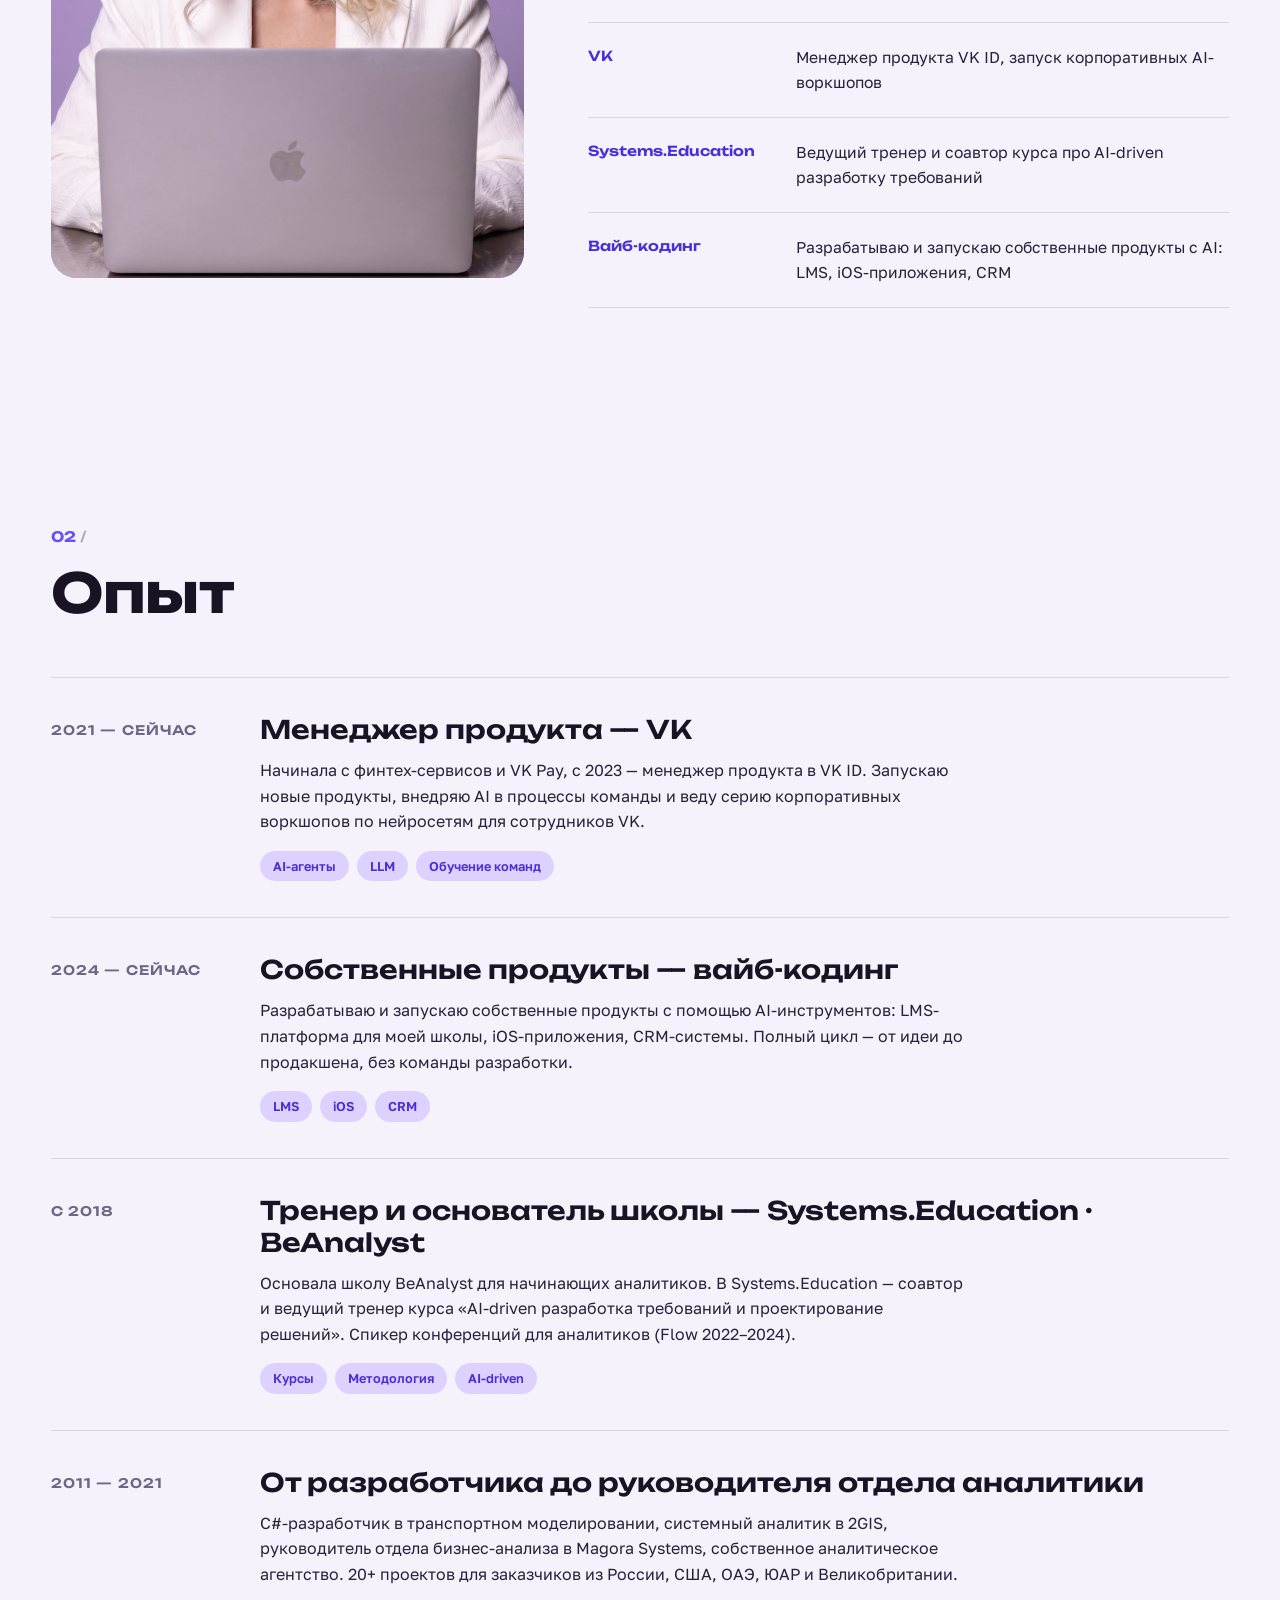
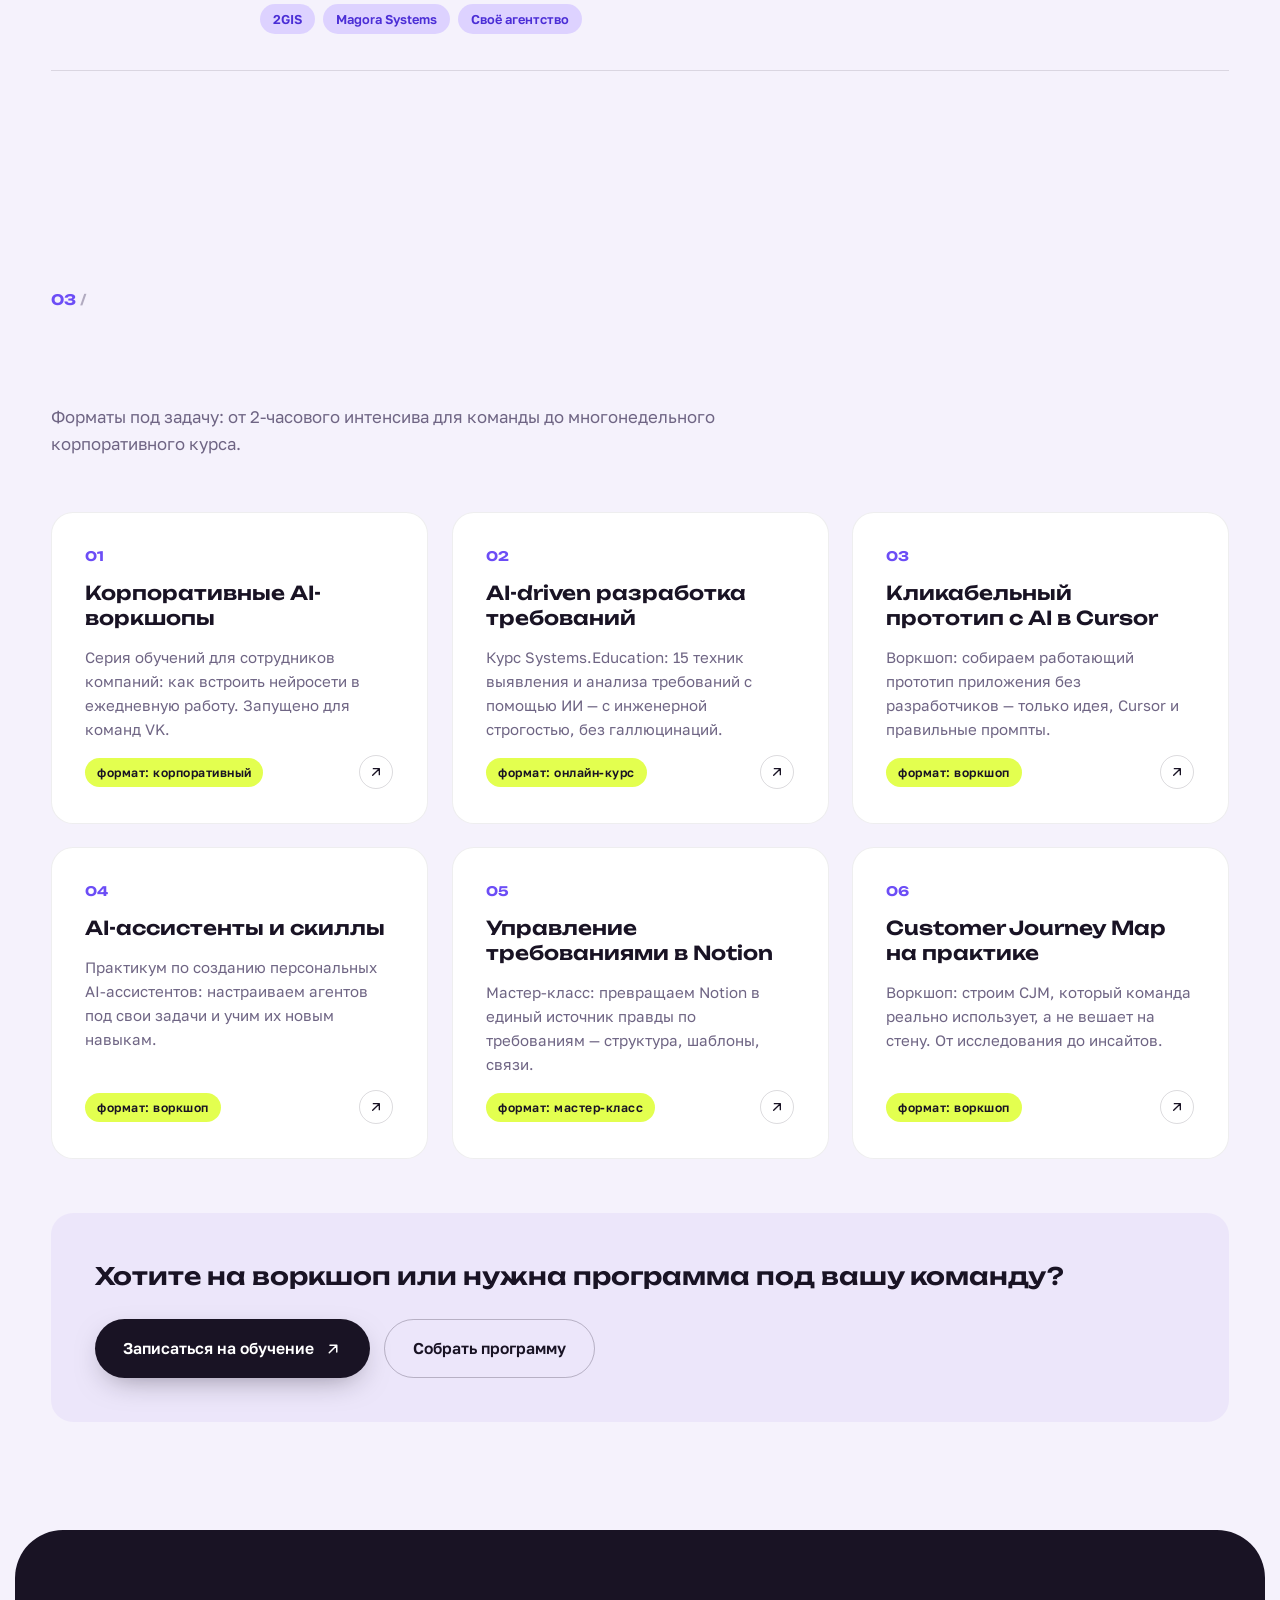
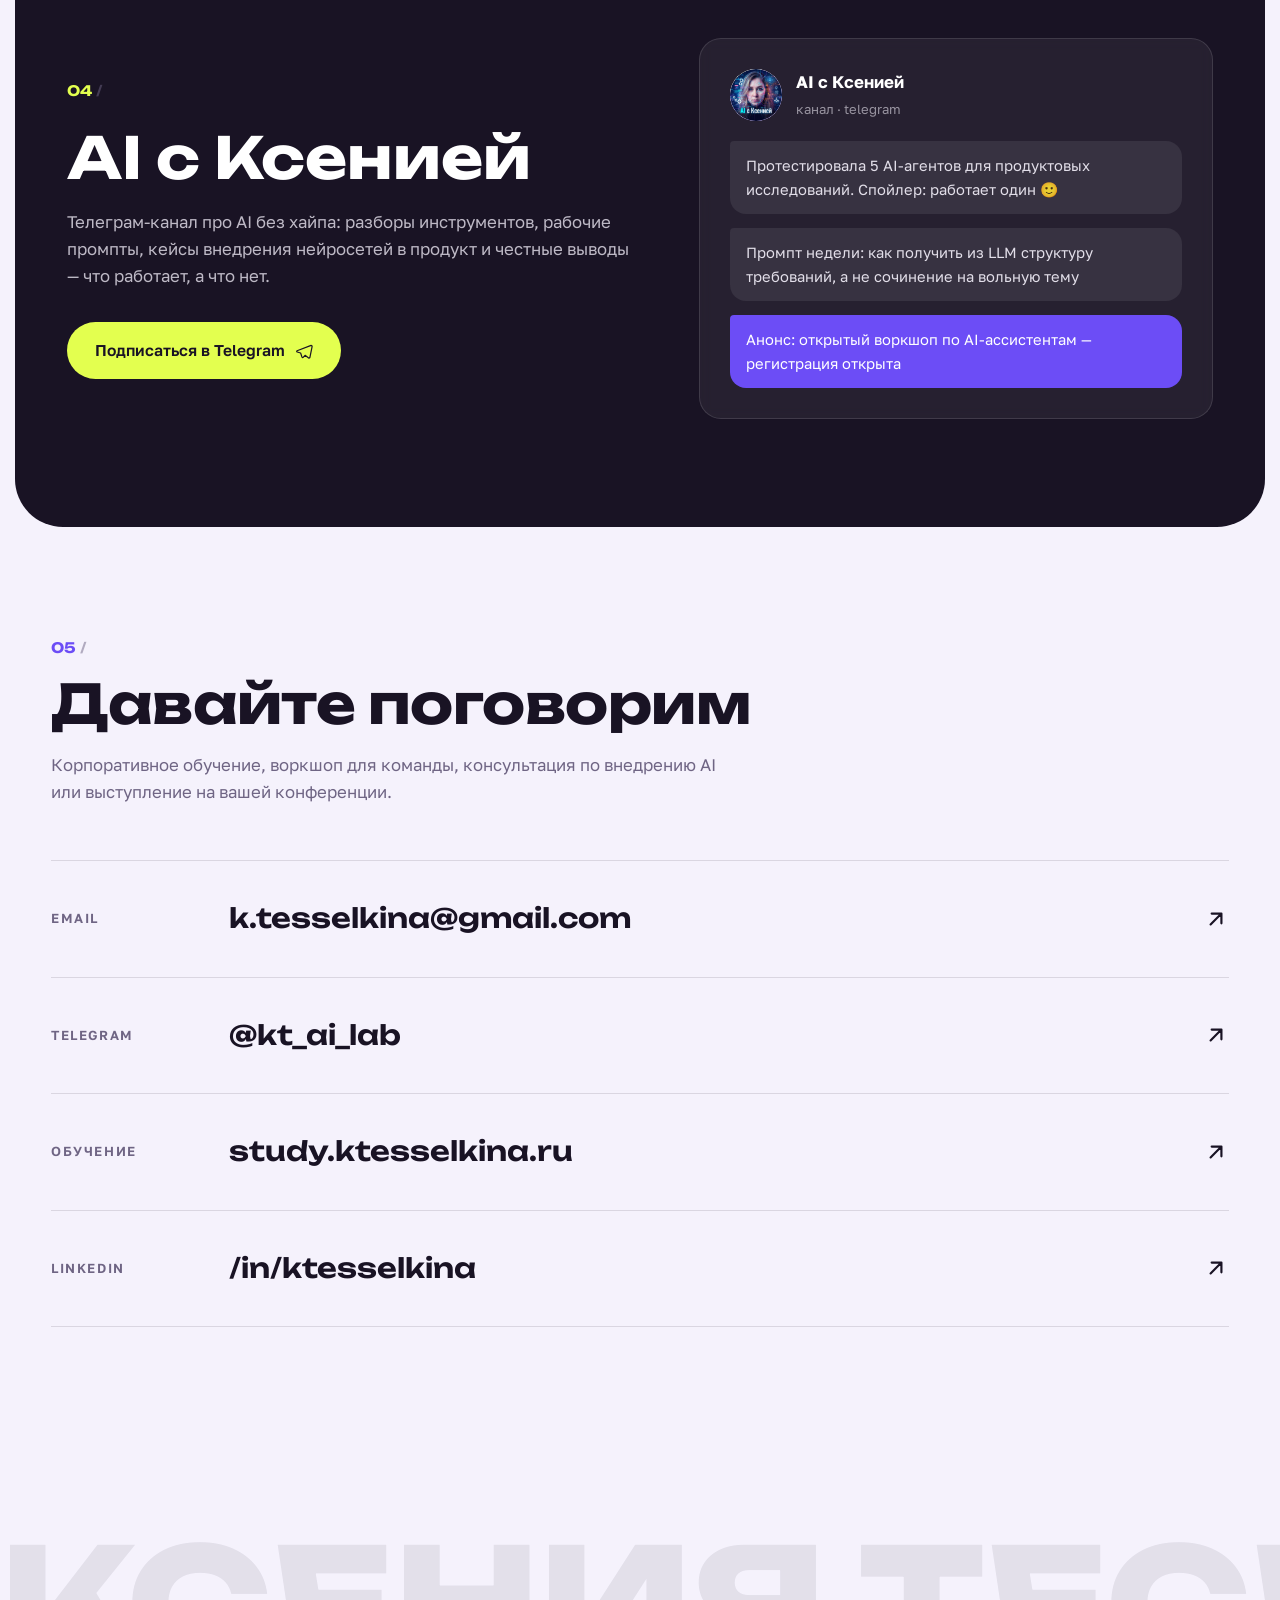
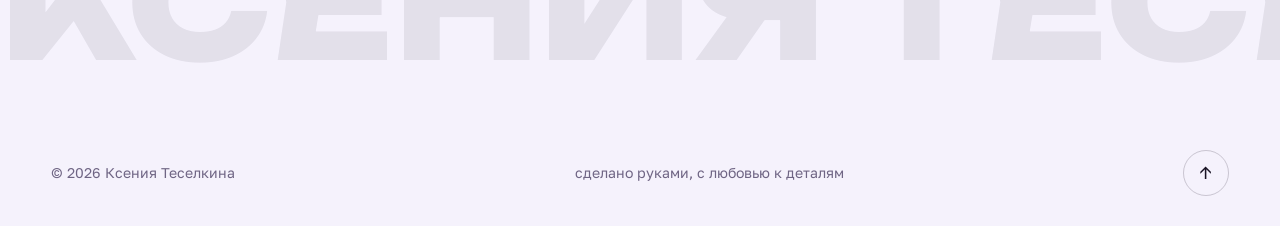
==== commit 61af7b40: "Add about section photo Co-Authored-By: Claude Fable 5 <noreply@anthropic.com> Claude-Session: https" ====
--- a/index.html
+++ b/index.html
@@ -154,7 +154,7 @@
       <div class="about__grid">
         <div class="about__photo-col">
           <figure class="photo photo--about reveal" data-tilt>
-            <img src="assets/img/about.jpg" alt="Ксения за работой" loading="lazy">
+            <img src="assets/img/about.webp" alt="Ксения за работой" loading="lazy">
             <figcaption class="photo__ph" aria-hidden="true"><span class="photo__ph-label">about.jpg</span></figcaption>
           </figure>
         </div>
